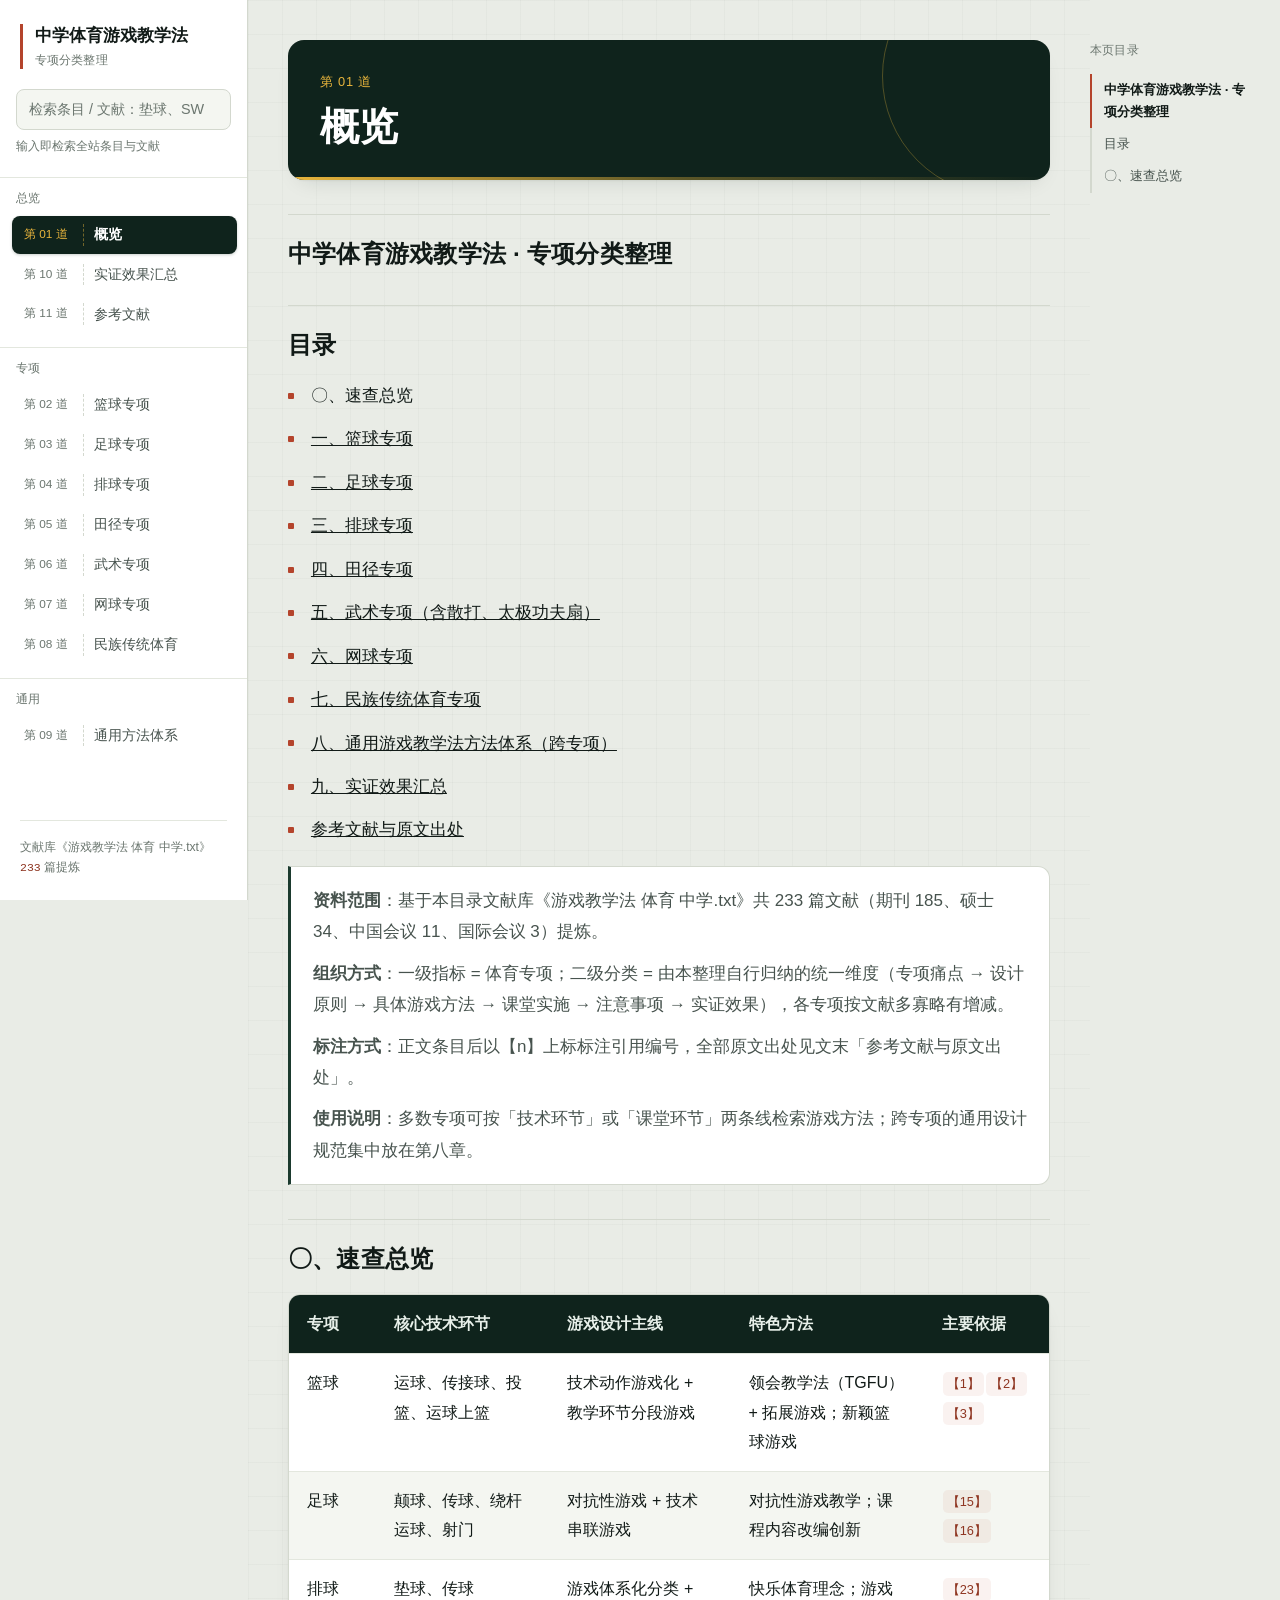
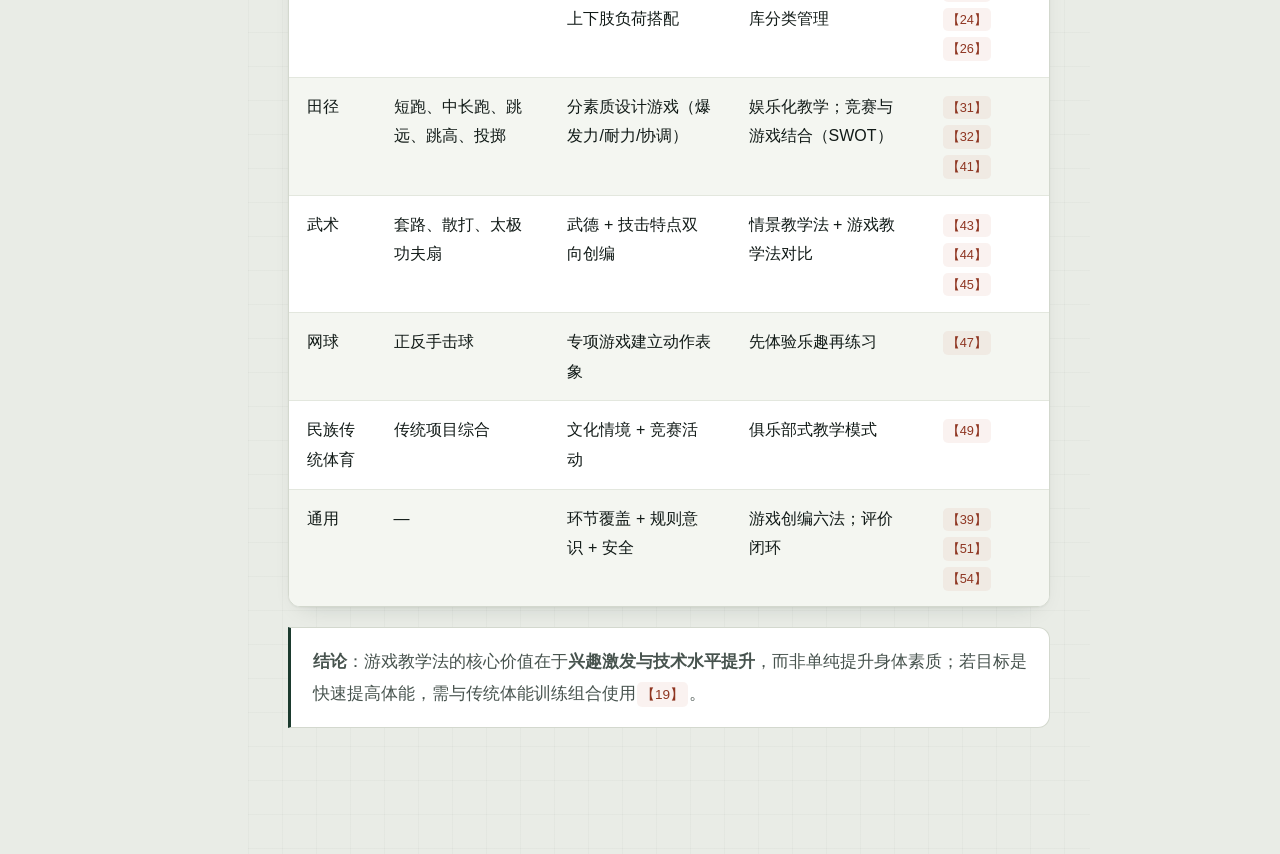
==== index.html @ a2cfa649 "Redesign visual layer: daylight-field theme, refined typography (content byte-identical)" ====
<!DOCTYPE html>
<html lang="zh-CN">
<head>
<meta charset="utf-8">
<meta name="viewport" content="width=device-width, initial-scale=1">
<title>中学体育游戏教学法 · 专项分类整理</title>
<meta name="description" content="中学体育游戏教学法专项分类整理：9 章专项分类、54 条参考文献，面向中学体育教师备课检索的纯静态知识站。">
<meta name="theme-color" content="#0F231C">
<meta name="color-scheme" content="light">
<link rel="icon" href="data:image/svg+xml,%3Csvg xmlns='http://www.w3.org/2000/svg' viewBox='0 0 32 32'%3E%3Crect width='32' height='32' rx='7' fill='%230F231C'/%3E%3Cpath d='M6 23 L26 9' stroke='%23E9B53C' stroke-width='2.6' stroke-linecap='round'/%3E%3Ccircle cx='10.5' cy='11' r='3.2' fill='none' stroke='%23E9B53C' stroke-width='2.4'/%3E%3C/svg%3E">
<link rel="stylesheet" href="assets/style.css">
</head>
<body>
<div class="progress" aria-hidden="true"><span class="progress__bar" id="progressBar"></span></div>

<header class="topbar">
  <button type="button" class="topbar__btn" id="menuBtn" aria-expanded="false" aria-controls="sidebar">目录</button>
  <span class="topbar__title">中学体育游戏教学法</span>
  <span class="topbar__lane" id="topbarLane"></span>
</header>

<div class="layout">
  <nav class="sidebar" id="sidebar" aria-label="站点目录">
    <div class="sidebar__inner">
      <p class="sidebar__brand">中学体育游戏教学法<span>专项分类整理</span></p>

      <div class="search">
        <label class="sr-only" for="searchInput">全站检索</label>
        <input type="search" id="searchInput" placeholder="检索条目 / 文献：垫球、SWOT、RPE" autocomplete="off" aria-describedby="searchHint">
        <p class="search__hint" id="searchHint">输入即检索全站条目与文献</p>
        <div class="search__results" id="searchResults" hidden></div>
      </div>

      <div class="nav-groups" id="navGroups"></div>

      <p class="sidebar__foot">文献库《游戏教学法 体育 中学.txt》<b>233</b> 篇提炼</p>
    </div>
  </nav>

  <main class="content" id="content">
    <article class="article" id="article"></article>
    <noscript><p class="prose">本站为纯静态站点，需要启用 JavaScript 才能浏览。</p></noscript>
  </main>

  <aside class="toc" aria-label="本页目录">
    <p class="toc__title">本页目录</p>
    <ol class="toc__list" id="tocList"></ol>
  </aside>
</div>

<div class="scrim" id="scrim"></div>

<script src="assets/data.js"></script>
<script src="assets/app.js"></script>
</body>
</html>
---- assets/style.css ----
/* =========================================================
   中学体育游戏教学法 · 专项分类整理   样式表
   设计方向：日光场地（Daylight Field）
   —— 浅场地面 + 深墨「场次牌」+ 跑道砖红信号色 + 场地标线结构装置
   约束：仅视觉与交互层；不改动任何信息架构与文字内容
   ========================================================= */

:root{
  /* 场地材质 */
  --ground:#E9ECE6;
  --surface:#FFFFFF;
  --surface-2:#F4F6F1;
  --rule:#D3D8CE;
  --rule-soft:#E3E7DE;

  /* 墨色层级 */
  --ink:#111A17;
  --ink-2:#47534E;
  --ink-3:#6B766F;

  /* 场次牌（深墨绿） */
  --deep:#0F231C;
  --deep-2:#1B3A2E;
  --on-deep:#E8F0EA;

  /* 标线 */
  --court:#E9B53C;
  --clay:#B4442C;
  --clay-ink:#8E3521;
  --clay-tint:rgba(180,68,44,.07);

  --gutter:40px;

  /* —— 精修：排版向量分轨 ——
     --shell   内容壳最大宽度（场次牌 / 列表 / 表格 / 文献等结构件）
     --measure 纯文本段落行宽上限（78ch ≈ 78 个等宽字符 ≈ 46 个汉字/行，
               落在 70–80 字符的可读带宽内，避免整幅缩窄） */
  --shell:1200px;
  --measure:78ch;

  --font-body:"Microsoft YaHei UI","Microsoft YaHei","PingFang SC","Hiragino Sans GB","Segoe UI",sans-serif;
  --font-serif:"Source Han Serif SC","Noto Serif SC","Songti SC","STSong","SimSun",serif;
  --font-num:"Cascadia Code","JetBrains Mono",Consolas,"Lucida Console",monospace;

  --shadow-1:0 1px 2px rgba(15,35,28,.05),0 10px 24px -14px rgba(15,35,28,.20);
  --shadow-2:0 2px 6px rgba(15,35,28,.07),0 26px 50px -26px rgba(15,35,28,.30);

  --ease:cubic-bezier(.22,.68,.24,1);
  --r-sm:8px;
  --r-md:12px;
  --r-lg:16px;
}

*,*::before,*::after{box-sizing:border-box}

html{scroll-padding-top:28px}

body{
  margin:0;
  background:var(--ground);
  color:var(--ink);
  font:400 17px/1.85 var(--font-body);
  -webkit-font-smoothing:antialiased;
}

a{color:inherit}

::selection{background:var(--court);color:var(--ink)}

:focus-visible{outline:2px solid var(--clay);outline-offset:2px;border-radius:4px}

.sr-only{
  position:absolute;width:1px;height:1px;padding:0;margin:-1px;
  overflow:hidden;clip:rect(0 0 0 0);white-space:nowrap;border:0;
}

/* ---------------- 顶部滚动进度条 ---------------- */
.progress{
  position:fixed;top:0;left:0;right:0;height:2px;z-index:60;
  background:transparent;pointer-events:none;
}
.progress__bar{
  display:block;height:100%;width:100%;background:var(--clay);
  transform:scaleX(0);transform-origin:0 50%;
}

/* ---------------- 移动端顶栏 ---------------- */
.topbar{display:none}

/* ---------------- 三栏布局 ---------------- */
.layout{
  display:grid;
  grid-template-columns:248px minmax(0,1fr) 190px;
  align-items:start;
}

/* ---------------- 侧栏：分道目录 ---------------- */
.sidebar{
  background:var(--surface);
  border-right:1px solid var(--rule);
  position:sticky;
  top:0;
  height:100vh;
  overflow-y:auto;
}
.sidebar__inner{display:flex;flex-direction:column;min-height:100%;padding:24px 0 22px}

.sidebar__brand{
  margin:0 20px 20px;
  padding-left:12px;
  border-left:3px solid var(--clay);
  font-family:var(--font-serif);
  font-size:1.0625rem;
  font-weight:700;
  line-height:1.45;
  color:var(--ink);
}
.sidebar__brand span{
  display:block;
  margin-top:2px;
  font-family:var(--font-body);
  font-size:.78rem;
  font-weight:400;
  color:var(--ink-3);
  letter-spacing:.01em;
}

/* 检索 */
.search{position:relative;padding:0 16px;margin-bottom:20px}
.search input{
  width:100%;
  background:var(--surface-2);
  border:1px solid var(--rule);
  border-radius:var(--r-sm);
  color:var(--ink);
  font:400 .9rem/1.5 var(--font-body);
  padding:9px 12px;
  transition:border-color .16s var(--ease),box-shadow .16s var(--ease),background-color .16s var(--ease);
}
.search input::placeholder{color:var(--ink-3)}
.search input:focus{outline:none;background:var(--surface);border-color:var(--clay);box-shadow:0 0 0 3px rgba(180,68,44,.26)}
.search input:focus-visible{outline:none}
.search__hint{margin:7px 0 0;font-size:.76rem;color:var(--ink-3);line-height:1.6}

.search__results{
  position:absolute;
  top:100%;
  left:16px;
  right:16px;
  z-index:55;
  max-height:min(62vh,420px);
  overflow-y:auto;
  background:var(--surface);
  border:1px solid var(--rule);
  border-radius:var(--r-md);
  box-shadow:var(--shadow-2);
  animation:pop .16s var(--ease) both;
}
@keyframes pop{from{opacity:0;transform:translateY(-4px)}to{opacity:1;transform:none}}

.hit-count{
  margin:0;padding:9px 13px;
  font-size:.76rem;color:var(--ink-3);
  background:var(--surface-2);
  border-bottom:1px solid var(--rule-soft);
}
.hit{
  display:block;padding:10px 13px 11px;
  text-decoration:none;
  border-bottom:1px solid var(--rule-soft);
  transition:background-color .14s var(--ease);
}
.hit:last-child{border-bottom:0}
.hit:hover{background:var(--surface-2)}
.hit__meta{
  display:block;margin-bottom:3px;
  font-size:.74rem;color:var(--ink-3);
}
.hit__meta::before{content:"";display:inline-block;width:5px;height:5px;margin-right:6px;vertical-align:1px;background:var(--clay);border-radius:1px}
.hit__text{display:block;font-size:1rem;line-height:1.7;color:var(--ink)}
.hit mark{background:rgba(233,181,60,.55);color:var(--ink);border-radius:3px;padding:0 2px}
.hit--empty{margin:0;padding:14px;font-size:1rem;color:var(--ink-2);line-height:1.7}

/* 导航：道次轨 */
.nav-groups{margin-bottom:10px}
.nav-group{margin-bottom:14px}
.nav-group__title{
  margin:0 0 6px;
  padding:10px 20px 0 16px;
  border-top:1px solid var(--rule-soft);
  font-size:.74rem;
  color:var(--ink-3);
  letter-spacing:.02em;
}

.nav-item{
  display:flex;
  align-items:center;
  gap:10px;
  margin:2px 10px 2px 12px;
  padding:8px 12px;
  border-radius:var(--r-sm);
  color:var(--ink-2);
  text-decoration:none;
  transition:background-color .16s var(--ease),color .16s var(--ease),transform .16s var(--ease);
}
.lane-no{
  flex:none;
  width:60px;
  padding-right:10px;
  border-right:1px dashed var(--rule);
  font-size:.74rem;
  font-variant-numeric:tabular-nums;
  color:var(--ink-3);
  transition:color .16s var(--ease),border-color .16s var(--ease);
}
.lane-name{font-size:.9rem;line-height:1.5;min-width:0}

@media (hover:hover){
  .nav-item:hover{background:var(--surface-2);color:var(--ink);transform:translateX(2px)}
}

.nav-item[aria-current="true"]{
  background:var(--deep);
  color:#FFFFFF;
  transform:none;
  box-shadow:0 1px 3px rgba(15,35,28,.22);
}
.nav-item[aria-current="true"] .lane-no{color:var(--court);border-right-color:rgba(233,181,60,.45)}
.nav-item[aria-current="true"] .lane-name{font-weight:600}

.sidebar__foot{
  margin:auto 20px 0;
  padding-top:16px;
  border-top:1px solid var(--rule-soft);
  font-size:.76rem;
  line-height:1.7;
  color:var(--ink-3);
}
.sidebar__foot b{font-family:var(--font-num);font-size:.95em;font-weight:400;color:var(--clay-ink)}

/* ---------------- 内容区 ---------------- */
.content{
  min-width:0;
  padding:40px var(--gutter) 104px;
  background-image:
    linear-gradient(rgba(15,35,28,.026) 1px,transparent 1px),
    linear-gradient(90deg,rgba(15,35,28,.026) 1px,transparent 1px);
  background-size:34px 34px;
}
.article{max-width:var(--shell);margin:0 auto}

/* 场次牌 */
.sec-head{
  position:relative;
  isolation:isolate;
  overflow:hidden;
  margin:0 0 34px;
  padding:30px 32px 28px;
  background:var(--deep);
  border-radius:var(--r-lg);
  color:var(--on-deep);
  box-shadow:var(--shadow-1);
}
.sec-head::before{
  content:"";
  position:absolute;
  right:-72px;top:-84px;
  width:240px;height:240px;
  border-radius:50%;
  border:1.5px solid rgba(233,181,60,.30);
  pointer-events:none;
}
.sec-head::after{
  content:"";
  position:absolute;
  left:0;right:0;bottom:0;
  height:3px;
  background:linear-gradient(90deg,var(--court) 0%,rgba(233,181,60,.35) 52%,rgba(233,181,60,0) 100%);
  pointer-events:none;
}
.sec-lane{
  position:relative;z-index:1;
  margin:0 0 8px;
  font-size:.8rem;
  letter-spacing:.06em;
  font-variant-numeric:tabular-nums;
  color:var(--court);
}
.sec-title{
  position:relative;z-index:1;
  margin:0;
  font-family:var(--font-serif);
  font-size:clamp(1.7rem,1.25rem + 1.5vw,2.45rem);
  font-weight:700;
  line-height:1.28;
  letter-spacing:.01em;
  color:#FFFFFF;
}

/* 正文层级 */
.prose{margin:0 0 18px;max-width:min(100%,var(--measure))}

.h2{
  margin:34px 0 18px;
  padding-top:22px;
  border-top:1px solid var(--rule);
  font-family:var(--font-body);
  font-size:1.5rem;
  font-weight:700;
  line-height:1.42;
  letter-spacing:.01em;
  scroll-margin-top:28px;
}
.h3{
  margin:30px 0 14px;
  font-size:1.15rem;
  font-weight:700;
  line-height:1.5;
  color:var(--ink);
  scroll-margin-top:28px;
}
.h3::before{
  content:"";
  display:inline-block;
  width:3px;height:.86em;
  margin-right:9px;
  vertical-align:-.06em;
  background:var(--clay);
  border-radius:2px;
}

/* ---------------- 列表 ---------------- */
.list{margin:0 0 20px;padding:0;max-width:100%}
.list li{margin:0 0 12px;line-height:1.85}

ul.list{list-style:none}
ul.list > li{position:relative;padding-left:1.35em}
ul.list > li::before{
  content:"";
  position:absolute;
  left:0;top:.75em;
  width:6px;height:6px;
  border-radius:1px;
  background:var(--clay);
}

ol.list{list-style:none;counter-reset:item}
ol.list > li{position:relative;padding-left:1.9em;counter-increment:item}
ol.list > li::before{
  content:counter(item) ".";
  position:absolute;
  left:0;top:0;
  width:1.5em;
  font-family:var(--font-num);
  font-size:.85em;
  line-height:2.18;
  color:var(--clay-ink);
}

/* 注意事项 / 风险 */
.list--alert{list-style:none;padding-left:0;max-width:100%}
.list--alert > li{
  padding:13px 17px;
  margin:0 0 12px;
  background:var(--clay-tint);
  border-left:3px solid var(--clay);
  border-radius:0 var(--r-sm) var(--r-sm) 0;
  color:var(--ink);
}
.list--alert > li::before{content:none}

/* 性别效应提示 */
.sex-note{
  display:block;
  margin:12px 0 0;
  padding:11px 16px;
  background:var(--clay-tint);
  border-left:3px solid var(--clay);
  border-radius:0 var(--r-sm) var(--r-sm) 0;
  color:var(--clay-ink);
  font-size:1rem;
  line-height:1.8;
}

/* ---------------- 引文块 ---------------- */
.quote{
  margin:0 0 22px;
  padding:18px 22px;
  background:var(--surface);
  border:1px solid var(--rule);
  border-left:3px solid var(--deep-2);
  border-radius:0 var(--r-md) var(--r-md) 0;
  color:var(--ink-2);
}
.quote p{margin:0 0 10px}
.quote p:last-child{margin-bottom:0}

/* ---------------- 表格 ---------------- */
.table-wrap{
  margin:6px 0 20px;
  overflow-x:auto;
  -webkit-overflow-scrolling:touch;
  background:var(--surface);
  border:1px solid var(--rule);
  border-radius:var(--r-md);
  box-shadow:var(--shadow-1);
}
/* 精修④：横向滚动可见化——消除窄屏"表格被裁断"的观感 */
.table-wrap::-webkit-scrollbar{height:7px}
.table-wrap::-webkit-scrollbar-track{background:transparent}
.table-wrap::-webkit-scrollbar-thumb{background:var(--rule);border-radius:99px}
.table-wrap::-webkit-scrollbar-thumb:hover{background:var(--ink-3)}
table{width:100%;min-width:560px;border-collapse:collapse;font-size:1rem}
th,td{
  padding:14px 18px;
  text-align:left;
  vertical-align:top;
  line-height:1.85;
  border-bottom:1px solid var(--rule-soft);
}
thead th{
  background:var(--deep);
  color:var(--on-deep);
  font-weight:600;
  font-size:1rem;
  white-space:nowrap;
}
tbody tr{transition:background-color .14s var(--ease)}
tbody tr:nth-child(even){background:var(--surface-2)}
tbody tr:hover{background:rgba(233,181,60,.14)}
tbody tr:last-child td{border-bottom:0}

.scroll-hint{display:none;margin:0 0 20px;font-size:.8rem;color:var(--ink-3)}

/* ---------------- 分隔线与代码 ---------------- */
.rule{border:0;height:0;border-top:1px dashed var(--rule);margin:30px 0}

code{
  font-family:var(--font-num);
  font-size:.88em;
  padding:1px 5px;
  background:var(--surface-2);
  border:1px solid var(--rule-soft);
  border-radius:4px;
  color:var(--deep-2);
}
pre.code{
  margin:0 0 18px;
  padding:16px 18px;
  overflow-x:auto;
  background:var(--deep);
  color:var(--on-deep);
  border-radius:var(--r-md);
  box-shadow:var(--shadow-1);
}
pre.code code{background:none;border:0;padding:0;color:inherit;font-size:.88rem;line-height:1.75}

/* ---------------- 引用编号 ---------------- */
.ref-link{
  display:inline-block;
  margin:0 1px;
  padding:0 4px;
  border-radius:5px;
  background:var(--clay-tint);
  color:var(--clay-ink);
  font-size:.8em;
  font-variant-numeric:tabular-nums;
  text-decoration:none;
  white-space:nowrap;
  transition:background-color .14s var(--ease),color .14s var(--ease);
}
.ref-link:hover{background:var(--clay);color:#FFFFFF}

/* ---------------- 实施流程 ---------------- */
.flow{
  position:relative;
  margin:0 0 18px;
  padding:0 0 0 26px;
  list-style:none;
  max-width:100%;
}
.flow::before{
  content:"";
  position:absolute;
  left:5px;top:10px;bottom:14px;
  border-left:2px dashed rgba(15,35,28,.26);
}
.flow li{position:relative;padding:0 0 18px}
.flow li::before{
  content:"";
  position:absolute;
  left:-26px;top:.62em;
  width:11px;height:11px;
  margin-top:-5px;
  background:var(--surface);
  border:2px solid var(--deep-2);
  border-radius:3px;
}
.flow li:last-child::before{background:var(--court);border-color:var(--deep)}
.flow__foot{margin:0 0 20px;color:var(--deep-2);font-size:1rem}

/* ---------------- 参考文献 ---------------- */
.reflist{list-style:none;margin:0;padding:0}
.ref-item{
  display:grid;
  grid-template-columns:64px minmax(0,1fr);
  gap:16px;
  padding:20px 0;
  border-top:1px solid var(--rule-soft);
  scroll-margin-top:28px;
}
.ref-item:first-child{border-top:1px solid var(--rule)}
.ref-num{
  justify-self:start;
  padding:1px 7px;
  border-radius:6px;
  background:var(--clay-tint);
  color:var(--clay-ink);
  font-family:var(--font-num);
  font-size:.8rem;
  line-height:1.7;
  font-variant-numeric:tabular-nums;
}
.ref-body{min-width:0;font-size:1rem;line-height:1.85;color:var(--ink-2)}

/* ---------------- 本页目录 ---------------- */
.toc{
  position:sticky;
  top:0;
  max-height:100vh;
  overflow-y:auto;
  padding:40px 22px 40px 0;
  font-size:.84rem;
}
.toc__title{margin:0 0 12px;font-size:.74rem;color:var(--ink-3);letter-spacing:.02em}
.toc__list{list-style:none;margin:0;padding:0;border-left:2px solid var(--rule)}
.toc__item a{
  display:block;
  margin-left:-2px;
  padding:5px 0 5px 12px;
  border-left:2px solid transparent;
  color:var(--ink-2);
  text-decoration:none;
  line-height:1.65;
  transition:color .15s var(--ease),border-color .15s var(--ease);
}
.toc__item a:hover{color:var(--ink);border-left-color:var(--rule)}
.toc__item--3 a{padding-left:22px;font-size:.78rem}
.toc__item a[aria-current="true"]{border-left-color:var(--clay);color:var(--ink);font-weight:600}

/* ---------------- 命中高亮 ---------------- */
.is-target{animation:flash 2.2s var(--ease) 1}
@keyframes flash{
  0%{background-color:rgba(233,181,60,.55)}
  100%{background-color:transparent}
}

/* ---------------- 首屏与切换动效 ---------------- */
@keyframes rise{
  from{opacity:0;transform:translateY(10px)}
  to{opacity:1;transform:none}
}
@keyframes fadein{
  from{opacity:0}
  to{opacity:1}
}
.article.is-boot > *{animation:rise .52s var(--ease) both}
.article.is-switch{animation:fadein .18s var(--ease) both}

/* ---------------- 遮罩（移动端抽屉） ---------------- */
.scrim{display:none}

/* ---------------- 无小节视图：收起右栏，避免空目录列 ---------------- */
html[data-view="evidence"] .toc,
html[data-view="refs"] .toc,
.toc:has(.toc__list:empty){display:none}

html[data-view="evidence"] .layout,
html[data-view="refs"] .layout{grid-template-columns:248px minmax(0,1fr)}

/* =========================================================
   响应式
   ========================================================= */
@media (max-width:1180px){
  .layout{grid-template-columns:248px minmax(0,1fr)}
  .toc{display:none}
}

@media (max-width:980px){
  :root{--gutter:26px}
  .content{padding:32px var(--gutter) 92px}
}

@media (max-width:768px){
  :root{--gutter:18px}
  html{scroll-padding-top:60px}

  /* 精修③：压缩首屏垂直空间——顶栏收紧，页面标题更早进入视野 */
  .topbar{
    display:flex;
    align-items:center;
    gap:10px;
    position:sticky;
    top:0;
    z-index:50;
    padding:7px 12px;
    background:rgba(255,255,255,.92);
    -webkit-backdrop-filter:saturate(180%) blur(12px);
    backdrop-filter:saturate(180%) blur(12px);
    border-bottom:1px solid var(--rule);
    color:var(--ink);
  }
  .topbar__btn{
    padding:6px 11px;
    border:1px solid var(--rule);
    border-radius:var(--r-sm);
    background:var(--surface);
    color:var(--ink);
    font:400 .88rem/1.35 var(--font-body);
    cursor:pointer;
    transition:border-color .16s var(--ease),color .16s var(--ease);
  }
  .topbar__btn:hover{border-color:var(--clay);color:var(--clay-ink)}
  .topbar__btn[aria-expanded="true"]{background:var(--deep);border-color:var(--deep);color:#FFFFFF}
  .topbar__title{font-family:var(--font-serif);font-size:1rem;font-weight:700}
  .topbar__lane{margin-left:auto;font-size:.76rem;color:var(--clay-ink);font-variant-numeric:tabular-nums}

  .layout{display:block}

  .sidebar{
    position:fixed;
    top:0;left:0;bottom:0;
    width:86%;
    max-width:330px;
    height:100%;
    z-index:70;
    border-right:1px solid var(--rule);
    box-shadow:var(--shadow-2);
    transform:translateX(-102%);
    transition:transform .26s var(--ease);
  }
  body.nav-open .sidebar{transform:none}

  .scrim{
    display:block;
    position:fixed;
    inset:0;
    z-index:65;
    background:rgba(15,35,28,.42);
    opacity:0;
    visibility:hidden;
    transition:opacity .22s var(--ease),visibility .22s;
  }
  body.nav-open .scrim{opacity:1;visibility:visible}

  /* 精修③④：移动端首屏垂直空间压缩 + 间距节奏校准 */
  .content{padding:14px var(--gutter) 76px;background-image:none}
  .sec-head{padding:18px 20px 17px;margin-bottom:24px;border-radius:var(--r-md)}
  .sec-head::before{right:-96px;top:-104px}
  .sec-lane{margin:0 0 6px}
  .sec-title{line-height:1.26}
  .h2{font-size:1.3rem;margin:28px 0 14px;padding-top:16px}
  .h3{font-size:1.1rem}
  table{min-width:560px}
  .scroll-hint{display:block}
  .ref-item{grid-template-columns:56px minmax(0,1fr);gap:12px}
}

/* ---------------- 降低动效 ---------------- */
@media (prefers-reduced-motion: reduce){
  *,*::before,*::after{
    animation-duration:.001ms !important;
    animation-iteration-count:1 !important;
    transition-duration:.001ms !important;
    scroll-behavior:auto !important;
  }
  html{scroll-behavior:auto}
  .nav-item:hover{transform:none}
  .search__results{animation:none}
}

/* ---------------- 打印 ---------------- */
@media print{
  .topbar,.sidebar,.toc,.progress,.scrim,.search{display:none !important}
  .layout{display:block}
  .content{padding:0;background-image:none}
  .sec-head{background:#FFFFFF;color:var(--ink);box-shadow:none;border:1px solid var(--rule)}
  .sec-title,.sec-lane{color:var(--ink)}
  .sec-head::before,.sec-head::after{display:none}
  .table-wrap{box-shadow:none}
}
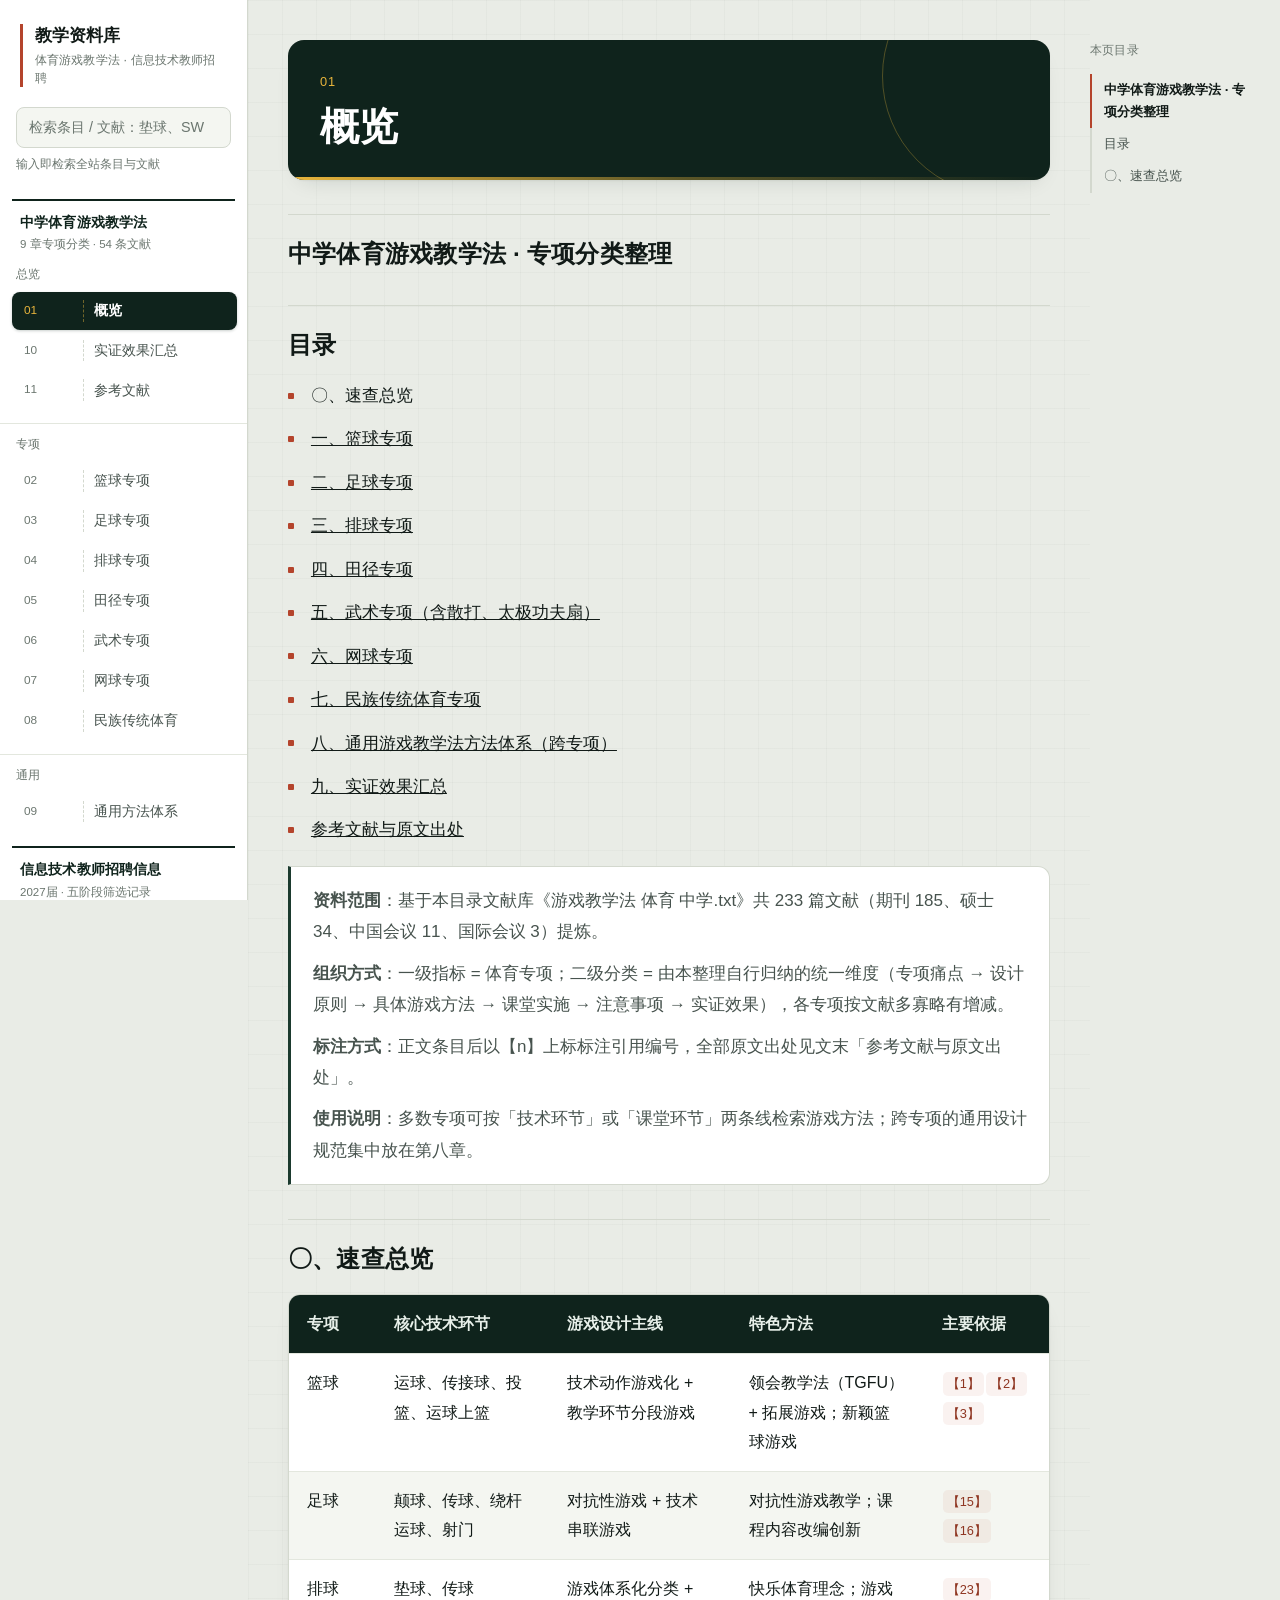
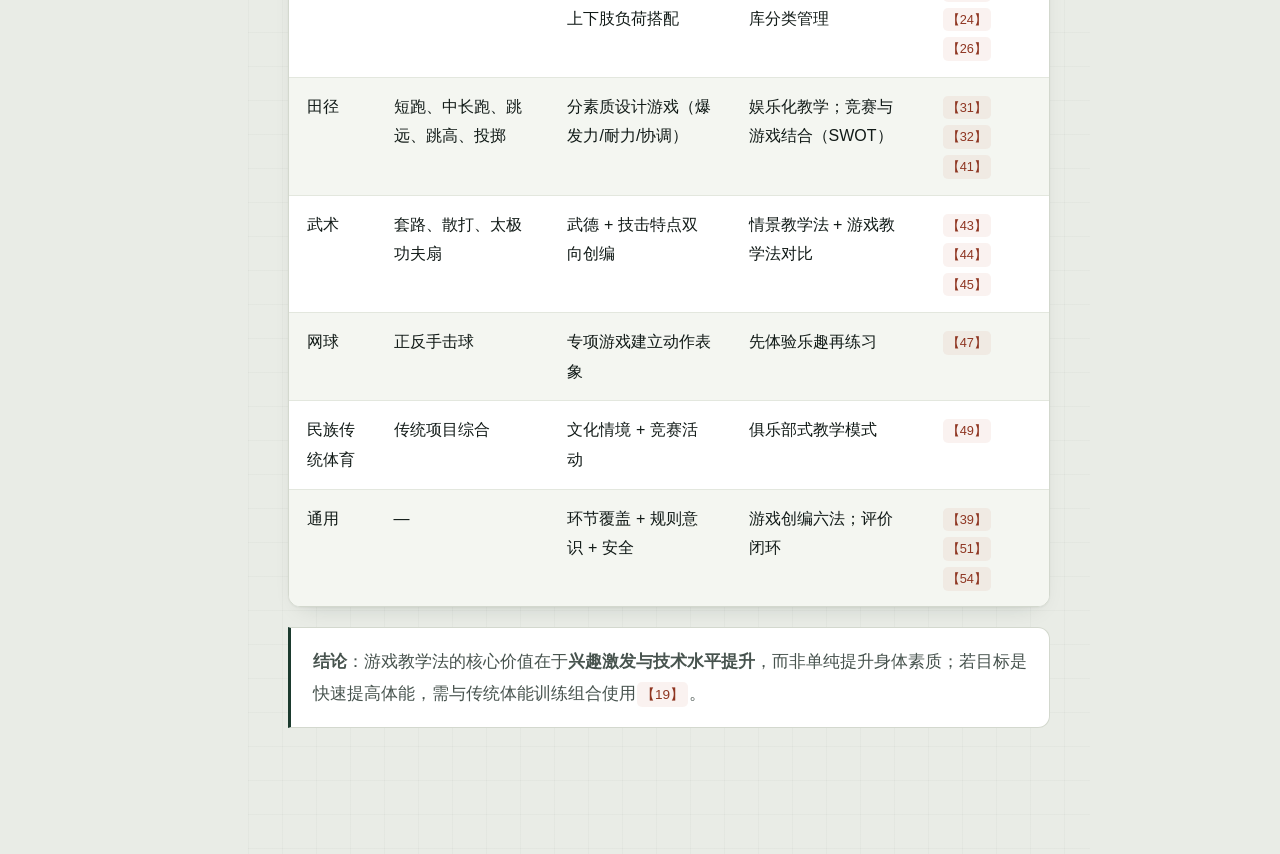
==== commit 67f9fe35: "Merge: add IT teacher recruitment content (13 chapters, 24 sections total, verbatim from source)" ====
--- a/index.html
+++ b/index.html
@@ -3,8 +3,8 @@
 <head>
 <meta charset="utf-8">
 <meta name="viewport" content="width=device-width, initial-scale=1">
-<title>中学体育游戏教学法 · 专项分类整理</title>
-<meta name="description" content="中学体育游戏教学法专项分类整理：9 章专项分类、54 条参考文献，面向中学体育教师备课检索的纯静态知识站。">
+<title>教学资料库 · 体育游戏教学法与信息技术教师招聘</title>
+<meta name="description" content="教学资料库：中学体育游戏教学法专项分类整理（9 章专项分类、54 条参考文献）+ 信息技术教师招聘信息筛选记录（2027届），面向备课与求职检索的纯静态知识站。">
 <meta name="theme-color" content="#0F231C">
 <meta name="color-scheme" content="light">
 <link rel="icon" href="data:image/svg+xml,%3Csvg xmlns='http://www.w3.org/2000/svg' viewBox='0 0 32 32'%3E%3Crect width='32' height='32' rx='7' fill='%230F231C'/%3E%3Cpath d='M6 23 L26 9' stroke='%23E9B53C' stroke-width='2.6' stroke-linecap='round'/%3E%3Ccircle cx='10.5' cy='11' r='3.2' fill='none' stroke='%23E9B53C' stroke-width='2.4'/%3E%3C/svg%3E">
@@ -15,25 +15,25 @@
 
 <header class="topbar">
   <button type="button" class="topbar__btn" id="menuBtn" aria-expanded="false" aria-controls="sidebar">目录</button>
-  <span class="topbar__title">中学体育游戏教学法</span>
+  <span class="topbar__title" id="topbarTitle">教学资料库</span>
   <span class="topbar__lane" id="topbarLane"></span>
 </header>
 
 <div class="layout">
   <nav class="sidebar" id="sidebar" aria-label="站点目录">
     <div class="sidebar__inner">
-      <p class="sidebar__brand">中学体育游戏教学法<span>专项分类整理</span></p>
+      <p class="sidebar__brand">教学资料库<span>体育游戏教学法 · 信息技术教师招聘</span></p>
 
       <div class="search">
         <label class="sr-only" for="searchInput">全站检索</label>
-        <input type="search" id="searchInput" placeholder="检索条目 / 文献：垫球、SWOT、RPE" autocomplete="off" aria-describedby="searchHint">
+        <input type="search" id="searchInput" placeholder="检索条目 / 文献：垫球、SWOT、特岗" autocomplete="off" aria-describedby="searchHint">
         <p class="search__hint" id="searchHint">输入即检索全站条目与文献</p>
         <div class="search__results" id="searchResults" hidden></div>
       </div>
 
       <div class="nav-groups" id="navGroups"></div>
 
-      <p class="sidebar__foot">文献库《游戏教学法 体育 中学.txt》<b>233</b> 篇提炼</p>
+      <p class="sidebar__foot">专题一 文献库《游戏教学法 体育 中学.txt》<b>233</b> 篇提炼<br>专题二 教师招聘筛选记录 <b>2027届</b></p>
     </div>
   </nav>
 
--- a/assets/style.css
+++ b/assets/style.css
@@ -181,7 +181,31 @@
 .hit mark{background:rgba(233,181,60,.55);color:var(--ink);border-radius:3px;padding:0 2px}
 .hit--empty{margin:0;padding:14px;font-size:1rem;color:var(--ink-2);line-height:1.7}
 
-/* 导航：道次轨 */
+/* 导航：专题 → 分组 → 条目 */
+.nav-topic{
+  margin:16px 12px 4px;
+  padding:12px 8px 0;
+  border-top:2px solid var(--deep);
+}
+.nav-topic--first{margin-top:4px}
+.nav-topic__name{
+  margin:0;
+  font-family:var(--font-serif);
+  font-size:.86rem;
+  font-weight:700;
+  line-height:1.5;
+  color:var(--deep);
+  letter-spacing:.01em;
+}
+.nav-topic__note{
+  margin:3px 0 0;
+  font-size:.72rem;
+  line-height:1.5;
+  color:var(--ink-3);
+}
+.nav-topic + .nav-group{margin-top:8px}
+.nav-topic + .nav-group > .nav-group__title{border-top:0;padding-top:2px}
+
 .nav-groups{margin-bottom:10px}
 .nav-group{margin-bottom:14px}
 .nav-group__title{
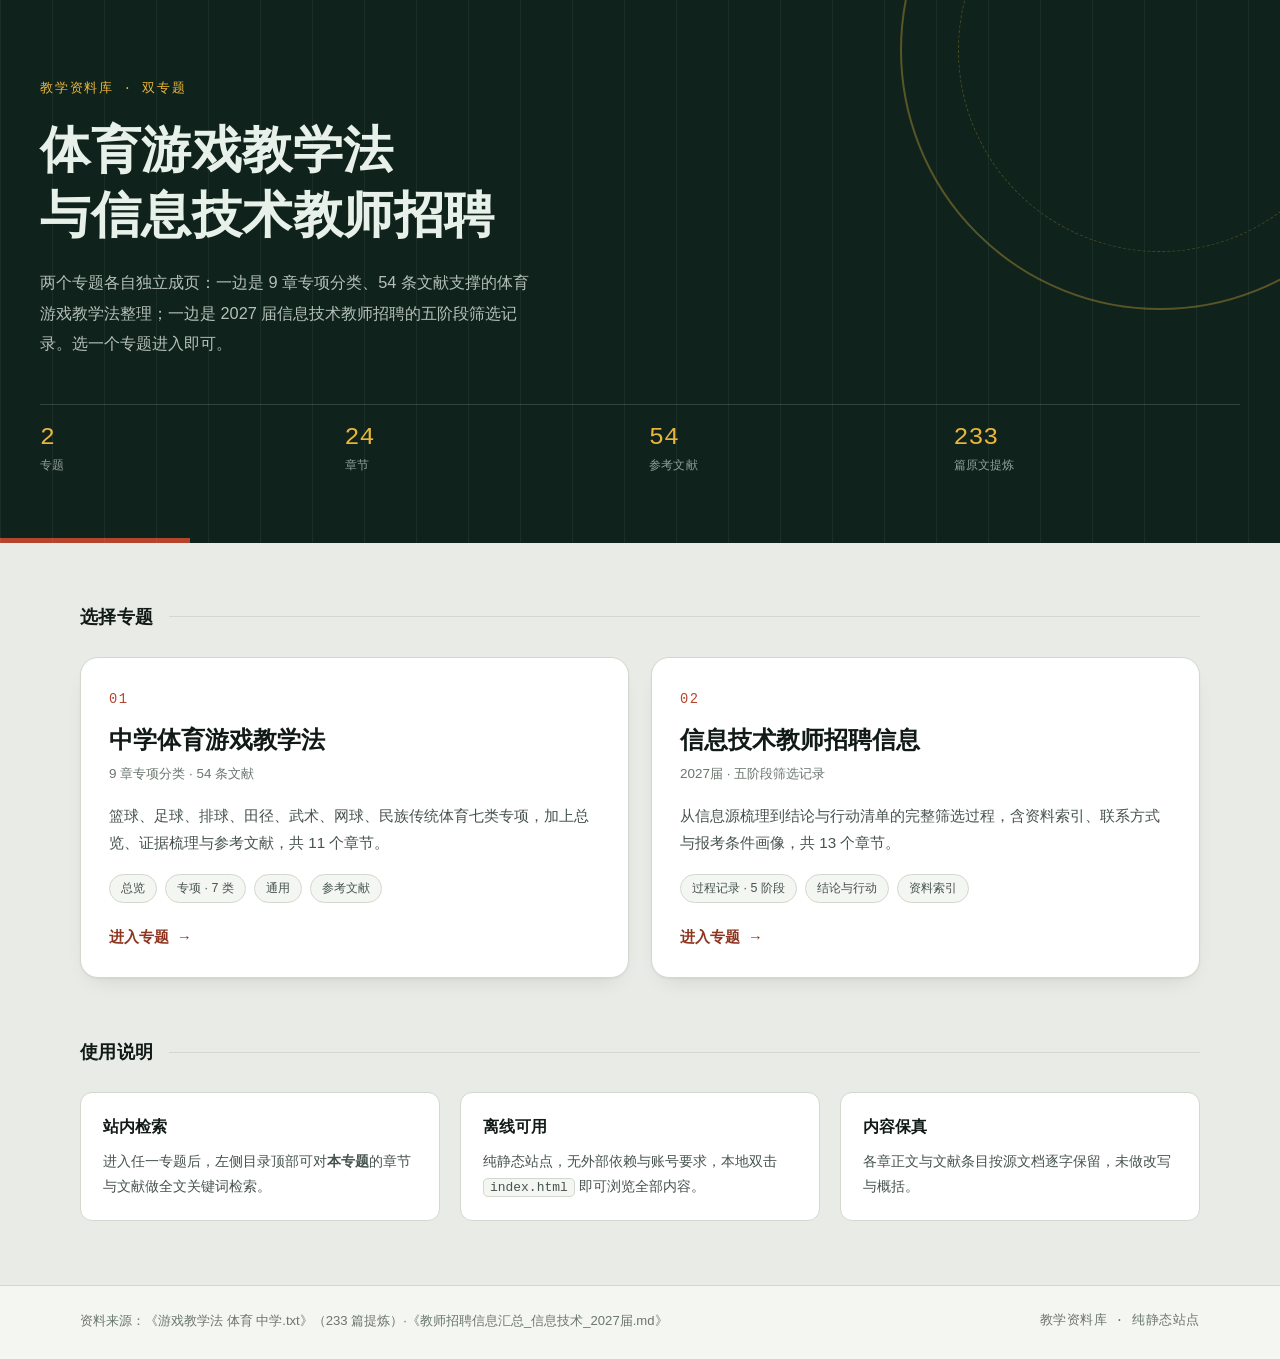
==== commit 697c70bc: "首页+分页面改造：index.html/sport.html/hire.html 拆分上线" ====
--- a/index.html
+++ b/index.html
@@ -4,53 +4,93 @@
 <meta charset="utf-8">
 <meta name="viewport" content="width=device-width, initial-scale=1">
 <title>教学资料库 · 体育游戏教学法与信息技术教师招聘</title>
-<meta name="description" content="教学资料库：中学体育游戏教学法专项分类整理（9 章专项分类、54 条参考文献）+ 信息技术教师招聘信息筛选记录（2027届），面向备课与求职检索的纯静态知识站。">
+<meta name="description" content="教学资料库：中学体育游戏教学法专项分类整理（9 章专项分类、54 条参考文献）与信息技术教师招聘信息筛选记录（2027届），面向备课与求职检索的纯静态知识站。">
 <meta name="theme-color" content="#0F231C">
 <meta name="color-scheme" content="light">
 <link rel="icon" href="data:image/svg+xml,%3Csvg xmlns='http://www.w3.org/2000/svg' viewBox='0 0 32 32'%3E%3Crect width='32' height='32' rx='7' fill='%230F231C'/%3E%3Cpath d='M6 23 L26 9' stroke='%23E9B53C' stroke-width='2.6' stroke-linecap='round'/%3E%3Ccircle cx='10.5' cy='11' r='3.2' fill='none' stroke='%23E9B53C' stroke-width='2.4'/%3E%3C/svg%3E">
-<link rel="stylesheet" href="assets/style.css">
+<link rel="stylesheet" href="assets/home.css">
 </head>
-<body>
-<div class="progress" aria-hidden="true"><span class="progress__bar" id="progressBar"></span></div>
+<body class="home">
 
-<header class="topbar">
-  <button type="button" class="topbar__btn" id="menuBtn" aria-expanded="false" aria-controls="sidebar">目录</button>
-  <span class="topbar__title" id="topbarTitle">教学资料库</span>
-  <span class="topbar__lane" id="topbarLane"></span>
+<header class="hero">
+  <span class="hero__track" aria-hidden="true"></span>
+  <span class="hero__lane" aria-hidden="true"></span>
+  <div class="wrap hero__inner">
+    <p class="hero__kicker">教学资料库 · 双专题</p>
+    <h1 class="hero__title">体育游戏教学法<br>与信息技术教师招聘</h1>
+    <p class="hero__desc">两个专题各自独立成页：一边是 9 章专项分类、54 条文献支撑的体育游戏教学法整理；一边是 2027 届信息技术教师招聘的五阶段筛选记录。选一个专题进入即可。</p>
+
+    <div class="stats" role="list">
+      <div class="stat" role="listitem"><span class="stat__num">2</span><span class="stat__label">专题</span></div>
+      <div class="stat" role="listitem"><span class="stat__num">24</span><span class="stat__label">章节</span></div>
+      <div class="stat" role="listitem"><span class="stat__num">54</span><span class="stat__label">参考文献</span></div>
+      <div class="stat" role="listitem"><span class="stat__num">233</span><span class="stat__label">篇原文提炼</span></div>
+    </div>
+  </div>
 </header>
 
-<div class="layout">
-  <nav class="sidebar" id="sidebar" aria-label="站点目录">
-    <div class="sidebar__inner">
-      <p class="sidebar__brand">教学资料库<span>体育游戏教学法 · 信息技术教师招聘</span></p>
+<main class="wrap">
+  <div class="section-head">
+    <h2>选择专题</h2>
+    <span class="section-head__rule" aria-hidden="true"></span>
+  </div>
 
-      <div class="search">
-        <label class="sr-only" for="searchInput">全站检索</label>
-        <input type="search" id="searchInput" placeholder="检索条目 / 文献：垫球、SWOT、特岗" autocomplete="off" aria-describedby="searchHint">
-        <p class="search__hint" id="searchHint">输入即检索全站条目与文献</p>
-        <div class="search__results" id="searchResults" hidden></div>
+  <div class="cards">
+    <a class="card" href="sport.html">
+      <p class="card__no">01</p>
+      <h3 class="card__title">中学体育游戏教学法</h3>
+      <p class="card__note">9 章专项分类 · 54 条文献</p>
+      <p class="card__desc">篮球、足球、排球、田径、武术、网球、民族传统体育七类专项，加上总览、证据梳理与参考文献，共 11 个章节。</p>
+      <div class="chips">
+        <span class="chip">总览</span>
+        <span class="chip">专项 · 7 类</span>
+        <span class="chip">通用</span>
+        <span class="chip">参考文献</span>
       </div>
+      <span class="card__cta">进入专题<i aria-hidden="true">→</i></span>
+    </a>
 
-      <div class="nav-groups" id="navGroups"></div>
+    <a class="card" href="hire.html">
+      <p class="card__no">02</p>
+      <h3 class="card__title">信息技术教师招聘信息</h3>
+      <p class="card__note">2027届 · 五阶段筛选记录</p>
+      <p class="card__desc">从信息源梳理到结论与行动清单的完整筛选过程，含资料索引、联系方式与报考条件画像，共 13 个章节。</p>
+      <div class="chips">
+        <span class="chip">过程记录 · 5 阶段</span>
+        <span class="chip">结论与行动</span>
+        <span class="chip">资料索引</span>
+      </div>
+      <span class="card__cta">进入专题<i aria-hidden="true">→</i></span>
+    </a>
+  </div>
 
-      <p class="sidebar__foot">专题一 文献库《游戏教学法 体育 中学.txt》<b>233</b> 篇提炼<br>专题二 教师招聘筛选记录 <b>2027届</b></p>
+  <div class="section-head">
+    <h2>使用说明</h2>
+    <span class="section-head__rule" aria-hidden="true"></span>
+  </div>
+
+  <div class="notes">
+    <div class="note">
+      <h3 class="note__title">站内检索</h3>
+      <p>进入任一专题后，左侧目录顶部可对<strong>本专题</strong>的章节与文献做全文关键词检索。</p>
     </div>
-  </nav>
+    <div class="note">
+      <h3 class="note__title">离线可用</h3>
+      <p>纯静态站点，无外部依赖与账号要求，本地双击 <code>index.html</code> 即可浏览全部内容。</p>
+    </div>
+    <div class="note">
+      <h3 class="note__title">内容保真</h3>
+      <p>各章正文与文献条目按源文档逐字保留，未做改写与概括。</p>
+    </div>
+  </div>
+</main>
 
-  <main class="content" id="content">
-    <article class="article" id="article"></article>
-    <noscript><p class="prose">本站为纯静态站点，需要启用 JavaScript 才能浏览。</p></noscript>
-  </main>
+<footer class="foot">
+  <div class="wrap foot__inner">
+    <p>资料来源：《游戏教学法 体育 中学.txt》（233 篇提炼）·《教师招聘信息汇总_信息技术_2027届.md》</p>
+    <p class="foot__meta">教学资料库 · 纯静态站点</p>
+  </div>
+</footer>
 
-  <aside class="toc" aria-label="本页目录">
-    <p class="toc__title">本页目录</p>
-    <ol class="toc__list" id="tocList"></ol>
-  </aside>
-</div>
-
-<div class="scrim" id="scrim"></div>
-
-<script src="assets/data.js"></script>
-<script src="assets/app.js"></script>
 </body>
 </html>
--- a/assets/home.css
+++ b/assets/home.css
@@ -0,0 +1,296 @@
+/* =========================================================
+   教学资料库 · 首页（专题入口）
+   设计方向：日光场地（Daylight Field）——与专题页同一套令牌
+   ========================================================= */
+
+:root{
+  --ground:#E9ECE6;
+  --surface:#FFFFFF;
+  --surface-2:#F4F6F1;
+  --rule:#D3D8CE;
+  --rule-soft:#E3E7DE;
+
+  --ink:#111A17;
+  --ink-2:#47534E;
+  --ink-3:#6B766F;
+
+  --deep:#0F231C;
+  --deep-2:#1B3A2E;
+  --on-deep:#E8F0EA;
+
+  --court:#E9B53C;
+  --clay:#B4442C;
+  --clay-ink:#8E3521;
+  --clay-tint:rgba(180,68,44,.07);
+
+  --shell:1200px;
+  --gutter:40px;
+
+  --font-body:"Microsoft YaHei UI","Microsoft YaHei","PingFang SC","Hiragino Sans GB","Segoe UI",sans-serif;
+  --font-serif:"Source Han Serif SC","Noto Serif SC","Songti SC","STSong","SimSun",serif;
+  --font-num:"Cascadia Code","JetBrains Mono",Consolas,"Lucida Console",monospace;
+
+  --shadow-1:0 1px 2px rgba(15,35,28,.05),0 10px 24px -14px rgba(15,35,28,.20);
+  --shadow-2:0 2px 6px rgba(15,35,28,.07),0 26px 50px -26px rgba(15,35,28,.30);
+
+  --ease:cubic-bezier(.22,.68,.24,1);
+  --r-sm:8px;
+  --r-md:12px;
+  --r-lg:18px;
+}
+
+*,*::before,*::after{box-sizing:border-box}
+
+body.home{
+  margin:0;
+  background:var(--ground);
+  color:var(--ink);
+  font:400 16px/1.75 var(--font-body);
+  -webkit-font-smoothing:antialiased;
+  text-rendering:optimizeLegibility;
+}
+
+a{color:inherit}
+code{
+  font-family:var(--font-num);
+  font-size:.9em;
+  background:var(--surface-2);
+  border:1px solid var(--rule);
+  border-radius:5px;
+  padding:1px 6px;
+}
+
+.wrap{max-width:var(--shell);margin:0 auto;padding:0 var(--gutter)}
+
+/* ---------------- 头图 ---------------- */
+.hero{
+  position:relative;
+  overflow:hidden;
+  background:var(--deep);
+  color:var(--on-deep);
+}
+.hero::after{           /* 场地竖线栅格 */
+  content:"";
+  position:absolute;
+  inset:0;
+  background-image:repeating-linear-gradient(90deg,rgba(232,240,234,.055) 0 1px,transparent 1px 52px);
+  pointer-events:none;
+}
+.hero__track{           /* 跑道圆环 */
+  position:absolute;
+  top:-210px;
+  right:-140px;
+  width:520px;
+  height:520px;
+  border:2px solid rgba(233,181,60,.34);
+  border-radius:50%;
+  pointer-events:none;
+}
+.hero__track::after{
+  content:"";
+  position:absolute;
+  inset:56px;
+  border:1px dashed rgba(233,181,60,.26);
+  border-radius:50%;
+}
+.hero__lane{            /* 砖红斜切 */
+  position:absolute;
+  left:0;
+  bottom:0;
+  width:190px;
+  height:5px;
+  background:var(--clay);
+  pointer-events:none;
+}
+
+.hero__inner{position:relative;z-index:2;padding:78px 0 66px}
+
+.hero__kicker{
+  margin:0 0 18px;
+  font-family:var(--font-num);
+  font-size:.8rem;
+  letter-spacing:.14em;
+  text-transform:uppercase;
+  color:var(--court);
+}
+
+.hero__title{
+  margin:0 0 20px;
+  font-family:var(--font-serif);
+  font-size:clamp(2rem,4.6vw,3.15rem);
+  font-weight:700;
+  line-height:1.28;
+  letter-spacing:.01em;
+  max-width:22ch;
+}
+
+.hero__desc{
+  margin:0;
+  max-width:54ch;
+  font-size:1.02rem;
+  line-height:1.85;
+  color:rgba(232,240,234,.76);
+}
+
+.stats{
+  display:grid;
+  grid-template-columns:repeat(4,minmax(0,1fr));
+  gap:0 18px;
+  margin-top:46px;
+  border-top:1px solid rgba(232,240,234,.16);
+}
+.stat{display:flex;flex-direction:column;gap:2px;padding:18px 0 0}
+.stat__num{font-family:var(--font-num);font-size:1.55rem;line-height:1.2;color:var(--court)}
+.stat__label{font-size:.78rem;letter-spacing:.02em;color:rgba(232,240,234,.60)}
+
+/* ---------------- 区块标题 ---------------- */
+.section-head{display:flex;align-items:center;gap:16px;margin:58px 0 24px}
+.section-head h2{
+  margin:0;
+  font-family:var(--font-serif);
+  font-size:1.15rem;
+  font-weight:700;
+  letter-spacing:.02em;
+  white-space:nowrap;
+}
+.section-head__rule{flex:1 1 auto;height:1px;background:var(--rule)}
+
+/* ---------------- 专题卡片 ---------------- */
+.cards{display:grid;grid-template-columns:repeat(2,minmax(0,1fr));gap:22px}
+
+.card{
+  position:relative;
+  display:flex;
+  flex-direction:column;
+  padding:30px 28px 26px;
+  background:var(--surface);
+  border:1px solid var(--rule);
+  border-radius:var(--r-lg);
+  box-shadow:var(--shadow-1);
+  text-decoration:none;
+  overflow:hidden;
+  transition:transform .22s var(--ease),box-shadow .22s var(--ease),border-color .22s var(--ease);
+}
+.card::before{
+  content:"";
+  position:absolute;
+  left:0;
+  top:0;
+  width:3px;
+  height:0;
+  background:var(--clay);
+  transition:height .28s var(--ease);
+}
+.card:hover{transform:translateY(-3px);box-shadow:var(--shadow-2);border-color:rgba(180,68,44,.42)}
+.card:hover::before{height:100%}
+.card:focus-visible{outline:2px solid var(--clay);outline-offset:3px}
+
+.card__no{
+  margin:0 0 12px;
+  font-family:var(--font-num);
+  font-size:.86rem;
+  letter-spacing:.1em;
+  color:var(--clay);
+}
+.card__title{
+  margin:0 0 6px;
+  font-family:var(--font-serif);
+  font-size:1.5rem;
+  font-weight:700;
+  line-height:1.35;
+}
+.card__note{
+  margin:0 0 16px;
+  font-size:.84rem;
+  color:var(--ink-3);
+}
+.card__desc{
+  margin:0 0 18px;
+  font-size:.95rem;
+  line-height:1.8;
+  color:var(--ink-2);
+}
+
+.chips{display:flex;flex-wrap:wrap;gap:8px;margin-bottom:22px}
+.chip{
+  font-size:.78rem;
+  line-height:1.5;
+  padding:4px 11px;
+  border:1px solid var(--rule);
+  border-radius:99px;
+  background:var(--surface-2);
+  color:var(--ink-2);
+}
+
+.card__cta{
+  margin-top:auto;
+  display:flex;
+  align-items:center;
+  gap:8px;
+  font-size:.92rem;
+  font-weight:600;
+  color:var(--clay-ink);
+}
+.card__cta i{font-style:normal;transition:transform .22s var(--ease)}
+.card:hover .card__cta i{transform:translateX(5px)}
+
+/* ---------------- 使用说明 ---------------- */
+.notes{
+  display:grid;
+  grid-template-columns:repeat(3,minmax(0,1fr));
+  gap:20px;
+  margin-bottom:10px;
+}
+.note{
+  padding:20px 22px;
+  background:var(--surface);
+  border:1px solid var(--rule);
+  border-radius:var(--r-md);
+}
+.note__title{
+  margin:0 0 8px;
+  font-size:.98rem;
+  font-weight:700;
+  color:var(--ink);
+}
+.note p{margin:0;font-size:.9rem;line-height:1.8;color:var(--ink-2)}
+
+/* ---------------- 页脚 ---------------- */
+.foot{margin-top:64px;border-top:1px solid var(--rule);background:var(--surface-2)}
+.foot__inner{
+  display:flex;
+  flex-wrap:wrap;
+  justify-content:space-between;
+  gap:8px 20px;
+  padding-top:24px;
+  padding-bottom:26px;
+}
+.foot p{margin:0;font-size:.82rem;line-height:1.7;color:var(--ink-3)}
+.foot__meta{font-family:var(--font-num);font-size:.78rem;letter-spacing:.04em}
+
+/* ---------------- 响应式 ---------------- */
+@media (max-width:980px){
+  :root{--gutter:26px}
+  .hero__inner{padding:62px 0 54px}
+  .hero__track{width:420px;height:420px;top:-180px;right:-160px}
+  .notes{grid-template-columns:1fr}
+}
+
+@media (max-width:768px){
+  :root{--gutter:18px}
+  .hero__inner{padding:48px 0 44px}
+  .hero__title{max-width:none}
+  .hero__track{width:300px;height:300px;top:-140px;right:-130px}
+  .hero__desc{font-size:.96rem}
+  .stats{grid-template-columns:repeat(2,minmax(0,1fr));gap:0 14px;margin-top:34px}
+  .section-head{margin:44px 0 20px}
+  .cards{grid-template-columns:1fr;gap:18px}
+  .card{padding:24px 22px 22px}
+  .card__title{font-size:1.32rem}
+  .foot{margin-top:48px}
+}
+
+@media (prefers-reduced-motion: reduce){
+  *,*::before,*::after{transition-duration:.001ms !important;animation-duration:.001ms !important}
+  .card:hover{transform:none}
+}
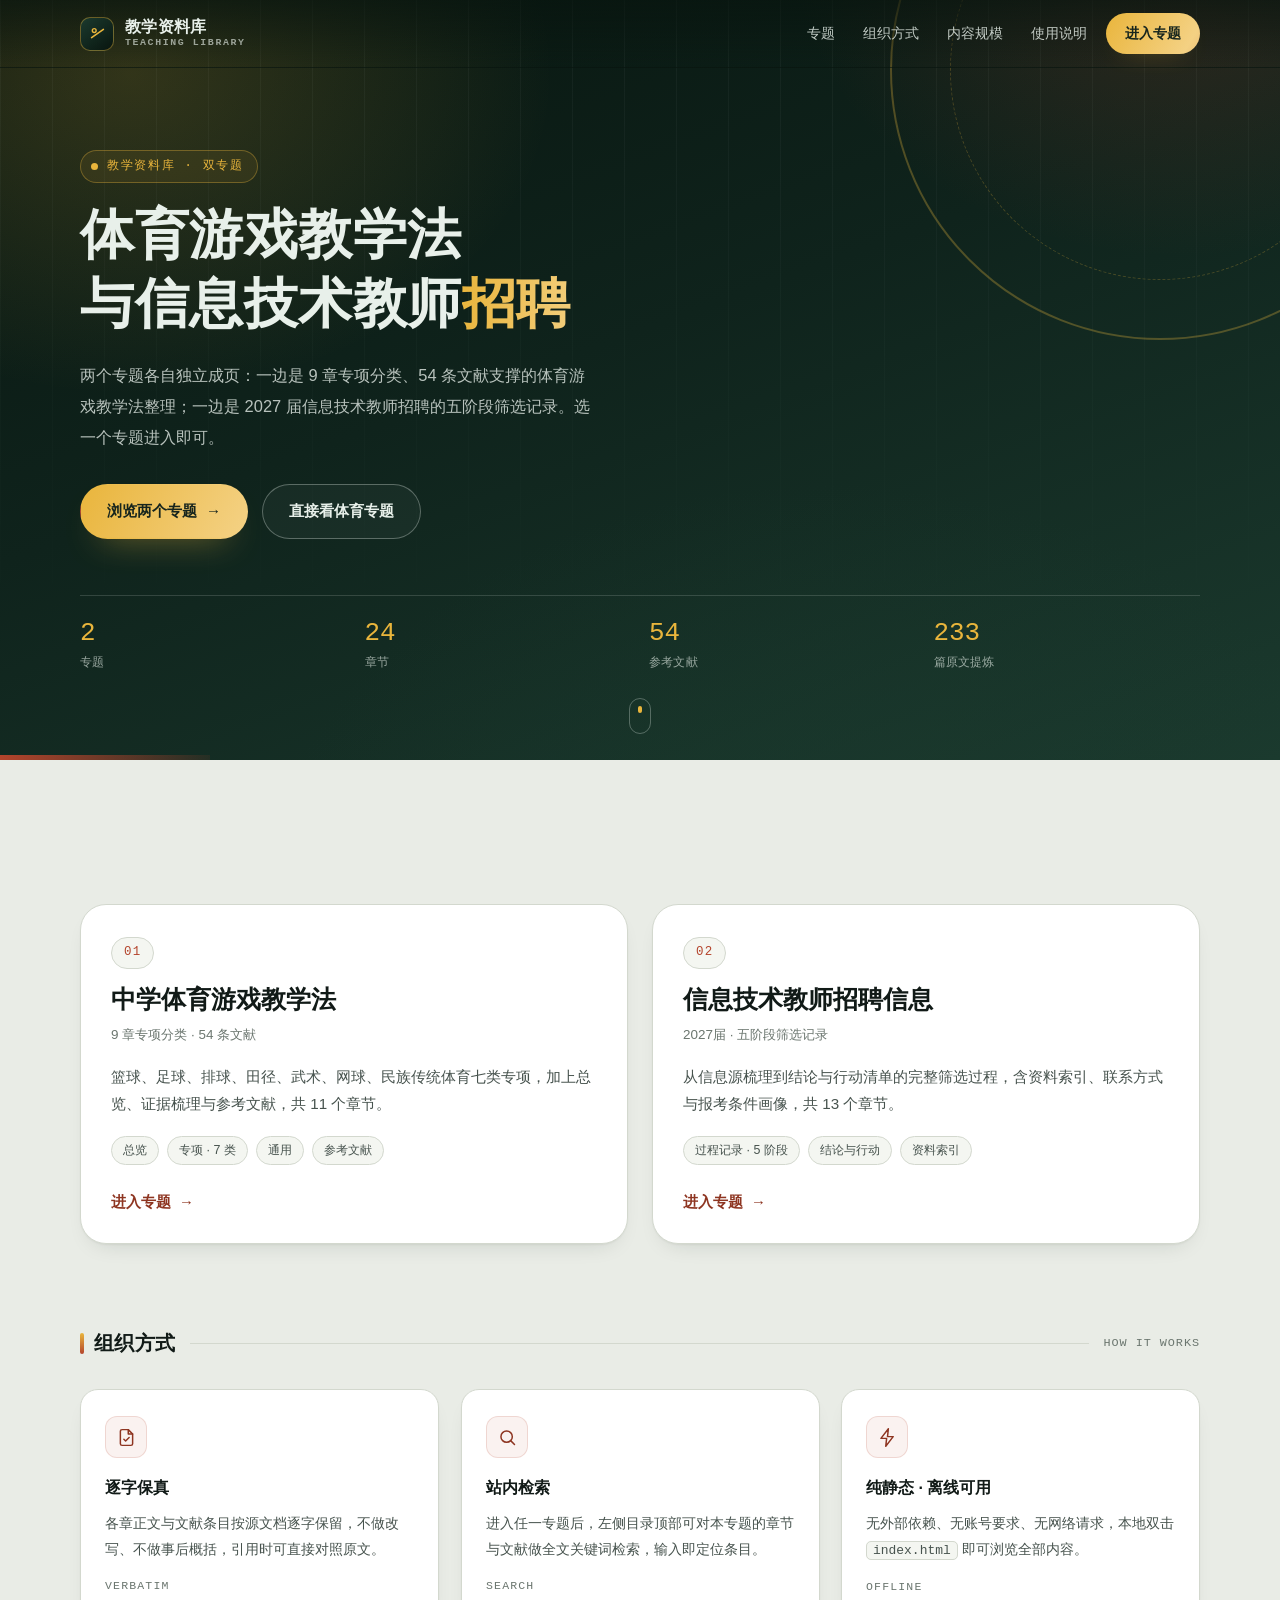
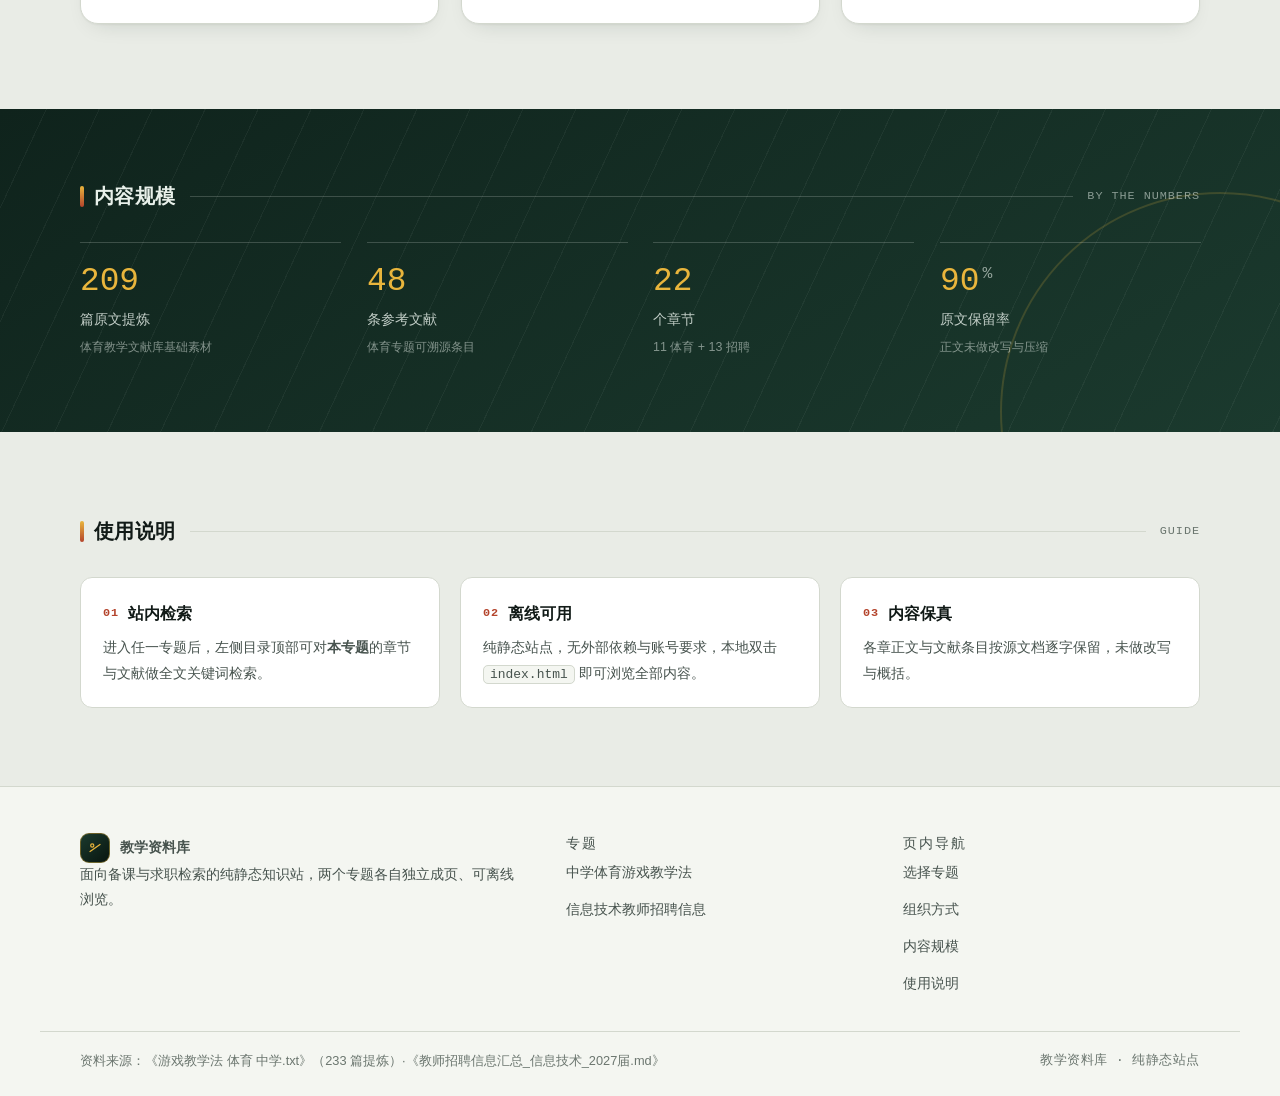
==== commit d6f97743: "首页改版：标准官网主页结构 + 动效增强" ====
--- a/index.html
+++ b/index.html
@@ -9,88 +9,226 @@
 <meta name="color-scheme" content="light">
 <link rel="icon" href="data:image/svg+xml,%3Csvg xmlns='http://www.w3.org/2000/svg' viewBox='0 0 32 32'%3E%3Crect width='32' height='32' rx='7' fill='%230F231C'/%3E%3Cpath d='M6 23 L26 9' stroke='%23E9B53C' stroke-width='2.6' stroke-linecap='round'/%3E%3Ccircle cx='10.5' cy='11' r='3.2' fill='none' stroke='%23E9B53C' stroke-width='2.4'/%3E%3C/svg%3E">
 <link rel="stylesheet" href="assets/home.css">
+<script>document.documentElement.classList.add('js');</script>
 </head>
 <body class="home">
 
-<header class="hero">
-  <span class="hero__track" aria-hidden="true"></span>
-  <span class="hero__lane" aria-hidden="true"></span>
-  <div class="wrap hero__inner">
-    <p class="hero__kicker">教学资料库 · 双专题</p>
-    <h1 class="hero__title">体育游戏教学法<br>与信息技术教师招聘</h1>
-    <p class="hero__desc">两个专题各自独立成页：一边是 9 章专项分类、54 条文献支撑的体育游戏教学法整理；一边是 2027 届信息技术教师招聘的五阶段筛选记录。选一个专题进入即可。</p>
-
-    <div class="stats" role="list">
-      <div class="stat" role="listitem"><span class="stat__num">2</span><span class="stat__label">专题</span></div>
-      <div class="stat" role="listitem"><span class="stat__num">24</span><span class="stat__label">章节</span></div>
-      <div class="stat" role="listitem"><span class="stat__num">54</span><span class="stat__label">参考文献</span></div>
-      <div class="stat" role="listitem"><span class="stat__num">233</span><span class="stat__label">篇原文提炼</span></div>
-    </div>
+<div class="scroll-progress" aria-hidden="true"><span id="scrollBar"></span></div>
+
+<header class="nav" id="nav">
+  <div class="wrap nav__inner">
+    <a class="brand" href="index.html">
+      <span class="brand__mark" aria-hidden="true">
+        <svg viewBox="0 0 32 32" fill="none"><path d="M6 23 L26 9" stroke="currentColor" stroke-width="2.6" stroke-linecap="round"/><circle cx="10.5" cy="11" r="3.2" stroke="currentColor" stroke-width="2.4"/></svg>
+      </span>
+      <span class="brand__text">教学资料库<em>Teaching Library</em></span>
+    </a>
+    <nav class="nav__links" id="navLinks" aria-label="主导航">
+      <a href="#topics">专题</a>
+      <a href="#features">组织方式</a>
+      <a href="#numbers">内容规模</a>
+      <a href="#guide">使用说明</a>
+    </nav>
+    <a class="nav__cta" href="#topics">进入专题</a>
+    <button type="button" class="nav__burger" id="navBurger" aria-expanded="false" aria-controls="navLinks" aria-label="展开导航">
+      <i aria-hidden="true"></i><i aria-hidden="true"></i><i aria-hidden="true"></i>
+    </button>
   </div>
 </header>
 
-<main class="wrap">
-  <div class="section-head">
-    <h2>选择专题</h2>
-    <span class="section-head__rule" aria-hidden="true"></span>
+<main>
+
+  <section class="hero" id="top">
+    <span class="hero__track" aria-hidden="true"></span>
+    <span class="hero__lane" aria-hidden="true"></span>
+    <div class="wrap hero__inner">
+      <p class="hero__kicker">教学资料库 · 双专题</p>
+      <h1 class="hero__title">体育游戏教学法<br>与信息技术教师<b>招聘</b></h1>
+      <p class="hero__desc">两个专题各自独立成页：一边是 9 章专项分类、54 条文献支撑的体育游戏教学法整理；一边是 2027 届信息技术教师招聘的五阶段筛选记录。选一个专题进入即可。</p>
+
+      <div class="hero__cta">
+        <a class="btn btn--primary" href="#topics">浏览两个专题<i aria-hidden="true">→</i></a>
+        <a class="btn btn--ghost" href="sport.html">直接看体育专题</a>
+      </div>
+
+      <div class="stats" id="heroStats" role="list">
+        <div class="stat" role="listitem"><span class="stat__num" data-count="2">0</span><span class="stat__label">专题</span></div>
+        <div class="stat" role="listitem"><span class="stat__num" data-count="24">0</span><span class="stat__label">章节</span></div>
+        <div class="stat" role="listitem"><span class="stat__num" data-count="54">0</span><span class="stat__label">参考文献</span></div>
+        <div class="stat" role="listitem"><span class="stat__num" data-count="233">0</span><span class="stat__label">篇原文提炼</span></div>
+      </div>
+    </div>
+    <span class="hero__cue" aria-hidden="true"></span>
+  </section>
+
+  <section class="section wrap" id="topics">
+    <div class="section-head reveal">
+      <h2>选择专题</h2>
+      <span class="section-head__rule" aria-hidden="true"></span>
+      <span class="section-head__hint">02 TOPICS</span>
+    </div>
+
+    <div class="cards">
+      <a class="card reveal" href="sport.html">
+        <p class="card__no">01</p>
+        <h3 class="card__title">中学体育游戏教学法</h3>
+        <p class="card__note">9 章专项分类 · 54 条文献</p>
+        <p class="card__desc">篮球、足球、排球、田径、武术、网球、民族传统体育七类专项，加上总览、证据梳理与参考文献，共 11 个章节。</p>
+        <div class="chips">
+          <span class="chip">总览</span>
+          <span class="chip">专项 · 7 类</span>
+          <span class="chip">通用</span>
+          <span class="chip">参考文献</span>
+        </div>
+        <span class="card__cta">进入专题<i aria-hidden="true">→</i></span>
+      </a>
+
+      <a class="card reveal" href="hire.html">
+        <p class="card__no">02</p>
+        <h3 class="card__title">信息技术教师招聘信息</h3>
+        <p class="card__note">2027届 · 五阶段筛选记录</p>
+        <p class="card__desc">从信息源梳理到结论与行动清单的完整筛选过程，含资料索引、联系方式与报考条件画像，共 13 个章节。</p>
+        <div class="chips">
+          <span class="chip">过程记录 · 5 阶段</span>
+          <span class="chip">结论与行动</span>
+          <span class="chip">资料索引</span>
+        </div>
+        <span class="card__cta">进入专题<i aria-hidden="true">→</i></span>
+      </a>
+    </div>
+  </section>
+
+  <section class="section wrap" id="features">
+    <div class="section-head reveal">
+      <h2>组织方式</h2>
+      <span class="section-head__rule" aria-hidden="true"></span>
+      <span class="section-head__hint">HOW IT WORKS</span>
+    </div>
+
+    <div class="features">
+      <div class="feature reveal">
+        <span class="feature__icon" aria-hidden="true">
+          <svg viewBox="0 0 24 24" fill="none" stroke="currentColor" stroke-width="1.7" stroke-linecap="round" stroke-linejoin="round"><path d="M14 3H7a2 2 0 0 0-2 2v14a2 2 0 0 0 2 2h10a2 2 0 0 0 2-2V8z"/><path d="M14 3v5h5"/><path d="M9 14l2 2 4-4"/></svg>
+        </span>
+        <h3 class="feature__title">逐字保真</h3>
+        <p>各章正文与文献条目按源文档逐字保留，不做改写、不做事后概括，引用时可直接对照原文。</p>
+        <span class="feature__tag">Verbatim</span>
+      </div>
+
+      <div class="feature reveal">
+        <span class="feature__icon" aria-hidden="true">
+          <svg viewBox="0 0 24 24" fill="none" stroke="currentColor" stroke-width="1.7" stroke-linecap="round" stroke-linejoin="round"><circle cx="11" cy="11" r="6.5"/><path d="M20 20l-4.4-4.4"/></svg>
+        </span>
+        <h3 class="feature__title">站内检索</h3>
+        <p>进入任一专题后，左侧目录顶部可对本专题的章节与文献做全文关键词检索，输入即定位条目。</p>
+        <span class="feature__tag">Search</span>
+      </div>
+
+      <div class="feature reveal">
+        <span class="feature__icon" aria-hidden="true">
+          <svg viewBox="0 0 24 24" fill="none" stroke="currentColor" stroke-width="1.7" stroke-linecap="round" stroke-linejoin="round"><path d="M13 2L4.5 13H11l-1 9 8.5-11H12z"/></svg>
+        </span>
+        <h3 class="feature__title">纯静态 · 离线可用</h3>
+        <p>无外部依赖、无账号要求、无网络请求，本地双击 <code>index.html</code> 即可浏览全部内容。</p>
+        <span class="feature__tag">Offline</span>
+      </div>
+    </div>
+  </section>
+
+  <section class="band" id="numbers">
+    <div class="wrap band__inner">
+      <div class="section-head reveal">
+        <h2>内容规模</h2>
+        <span class="section-head__rule" aria-hidden="true"></span>
+        <span class="section-head__hint" style="color:rgba(232,240,234,.55)">BY THE NUMBERS</span>
+      </div>
+
+      <div class="numbers">
+        <div class="number reveal">
+          <span class="number__num" data-count="233">0</span>
+          <p class="number__label">篇原文提炼</p>
+          <p class="number__desc">体育教学文献库基础素材</p>
+        </div>
+        <div class="number reveal">
+          <span class="number__num" data-count="54">0</span>
+          <p class="number__label">条参考文献</p>
+          <p class="number__desc">体育专题可溯源条目</p>
+        </div>
+        <div class="number reveal">
+          <span class="number__num" data-count="24">0</span>
+          <p class="number__label">个章节</p>
+          <p class="number__desc">11 体育 + 13 招聘</p>
+        </div>
+        <div class="number reveal">
+          <span class="number__num" data-count="100">0<sup>%</sup></span>
+          <p class="number__label">原文保留率</p>
+          <p class="number__desc">正文未做改写与压缩</p>
+        </div>
+      </div>
+    </div>
+  </section>
+
+  <section class="section wrap" id="guide">
+    <div class="section-head reveal">
+      <h2>使用说明</h2>
+      <span class="section-head__rule" aria-hidden="true"></span>
+      <span class="section-head__hint">GUIDE</span>
+    </div>
+
+    <div class="notes">
+      <div class="note reveal">
+        <h3 class="note__title"><span>01</span>站内检索</h3>
+        <p>进入任一专题后，左侧目录顶部可对<strong>本专题</strong>的章节与文献做全文关键词检索。</p>
+      </div>
+      <div class="note reveal">
+        <h3 class="note__title"><span>02</span>离线可用</h3>
+        <p>纯静态站点，无外部依赖与账号要求，本地双击 <code>index.html</code> 即可浏览全部内容。</p>
+      </div>
+      <div class="note reveal">
+        <h3 class="note__title"><span>03</span>内容保真</h3>
+        <p>各章正文与文献条目按源文档逐字保留，未做改写与概括。</p>
+      </div>
+    </div>
+  </section>
+
+</main>
+
+<footer class="foot">
+  <div class="wrap foot__grid">
+    <div>
+      <p class="foot__brand">
+        <span class="brand__mark" aria-hidden="true">
+          <svg viewBox="0 0 32 32" fill="none"><path d="M6 23 L26 9" stroke="currentColor" stroke-width="2.6" stroke-linecap="round"/><circle cx="10.5" cy="11" r="3.2" stroke="currentColor" stroke-width="2.4"/></svg>
+        </span>
+        教学资料库
+      </p>
+      <p>面向备课与求职检索的纯静态知识站，两个专题各自独立成页、可离线浏览。</p>
+    </div>
+    <div>
+      <p class="foot__title">专题</p>
+      <ul class="foot__list">
+        <li><a href="sport.html">中学体育游戏教学法</a></li>
+        <li><a href="hire.html">信息技术教师招聘信息</a></li>
+      </ul>
+    </div>
+    <div>
+      <p class="foot__title">页内导航</p>
+      <ul class="foot__list">
+        <li><a href="#topics">选择专题</a></li>
+        <li><a href="#features">组织方式</a></li>
+        <li><a href="#numbers">内容规模</a></li>
+        <li><a href="#guide">使用说明</a></li>
+      </ul>
+    </div>
   </div>
-
-  <div class="cards">
-    <a class="card" href="sport.html">
-      <p class="card__no">01</p>
-      <h3 class="card__title">中学体育游戏教学法</h3>
-      <p class="card__note">9 章专项分类 · 54 条文献</p>
-      <p class="card__desc">篮球、足球、排球、田径、武术、网球、民族传统体育七类专项，加上总览、证据梳理与参考文献，共 11 个章节。</p>
-      <div class="chips">
-        <span class="chip">总览</span>
-        <span class="chip">专项 · 7 类</span>
-        <span class="chip">通用</span>
-        <span class="chip">参考文献</span>
-      </div>
-      <span class="card__cta">进入专题<i aria-hidden="true">→</i></span>
-    </a>
-
-    <a class="card" href="hire.html">
-      <p class="card__no">02</p>
-      <h3 class="card__title">信息技术教师招聘信息</h3>
-      <p class="card__note">2027届 · 五阶段筛选记录</p>
-      <p class="card__desc">从信息源梳理到结论与行动清单的完整筛选过程，含资料索引、联系方式与报考条件画像，共 13 个章节。</p>
-      <div class="chips">
-        <span class="chip">过程记录 · 5 阶段</span>
-        <span class="chip">结论与行动</span>
-        <span class="chip">资料索引</span>
-      </div>
-      <span class="card__cta">进入专题<i aria-hidden="true">→</i></span>
-    </a>
-  </div>
-
-  <div class="section-head">
-    <h2>使用说明</h2>
-    <span class="section-head__rule" aria-hidden="true"></span>
-  </div>
-
-  <div class="notes">
-    <div class="note">
-      <h3 class="note__title">站内检索</h3>
-      <p>进入任一专题后，左侧目录顶部可对<strong>本专题</strong>的章节与文献做全文关键词检索。</p>
-    </div>
-    <div class="note">
-      <h3 class="note__title">离线可用</h3>
-      <p>纯静态站点，无外部依赖与账号要求，本地双击 <code>index.html</code> 即可浏览全部内容。</p>
-    </div>
-    <div class="note">
-      <h3 class="note__title">内容保真</h3>
-      <p>各章正文与文献条目按源文档逐字保留，未做改写与概括。</p>
-    </div>
-  </div>
-</main>
-
-<footer class="foot">
-  <div class="wrap foot__inner">
+  <div class="wrap foot__bar">
     <p>资料来源：《游戏教学法 体育 中学.txt》（233 篇提炼）·《教师招聘信息汇总_信息技术_2027届.md》</p>
     <p class="foot__meta">教学资料库 · 纯静态站点</p>
   </div>
 </footer>
 
+<button type="button" class="totop" id="toTop" aria-label="回到顶部">↑</button>
+
+<script src="assets/home.js"></script>
 </body>
 </html>
--- a/assets/home.css
+++ b/assets/home.css
@@ -1,6 +1,7 @@
 /* =========================================================
-   教学资料库 · 首页（专题入口）
-   设计方向：日光场地（Daylight Field）——与专题页同一套令牌
+   教学资料库 · 首页（多专题入口）
+   设计方向：日光场地（Daylight Field）——与专题页共用一套令牌
+   动效：首屏入场 / 滚动进入 / 悬停反馈 / 渐变位移过渡
    ========================================================= */
 
 :root{
@@ -16,15 +17,18 @@
 
   --deep:#0F231C;
   --deep-2:#1B3A2E;
+  --deep-3:#08150F;
   --on-deep:#E8F0EA;
 
   --court:#E9B53C;
+  --court-2:#F4D183;
   --clay:#B4442C;
   --clay-ink:#8E3521;
   --clay-tint:rgba(180,68,44,.07);
 
   --shell:1200px;
   --gutter:40px;
+  --nav-h:68px;
 
   --font-body:"Microsoft YaHei UI","Microsoft YaHei","PingFang SC","Hiragino Sans GB","Segoe UI",sans-serif;
   --font-serif:"Source Han Serif SC","Noto Serif SC","Songti SC","STSong","SimSun",serif;
@@ -32,14 +36,21 @@
 
   --shadow-1:0 1px 2px rgba(15,35,28,.05),0 10px 24px -14px rgba(15,35,28,.20);
   --shadow-2:0 2px 6px rgba(15,35,28,.07),0 26px 50px -26px rgba(15,35,28,.30);
+  --shadow-3:0 6px 14px rgba(15,35,28,.10),0 40px 70px -34px rgba(15,35,28,.46);
 
   --ease:cubic-bezier(.22,.68,.24,1);
+  --ease-out:cubic-bezier(.16,.84,.36,1);
+  --ease-spring:cubic-bezier(.34,1.28,.42,1);
+
   --r-sm:8px;
   --r-md:12px;
   --r-lg:18px;
+  --r-xl:26px;
 }
 
 *,*::before,*::after{box-sizing:border-box}
+
+html{scroll-behavior:smooth}
 
 body.home{
   margin:0;
@@ -48,6 +59,7 @@
   font:400 16px/1.75 var(--font-body);
   -webkit-font-smoothing:antialiased;
   text-rendering:optimizeLegibility;
+  overflow-x:hidden;
 }
 
 a{color:inherit}
@@ -59,159 +71,524 @@
   border-radius:5px;
   padding:1px 6px;
 }
-
-.wrap{max-width:var(--shell);margin:0 auto;padding:0 var(--gutter)}
-
-/* ---------------- 头图 ---------------- */
+:focus-visible{outline:2px solid var(--clay);outline-offset:3px;border-radius:4px}
+
+.wrap{width:100%;max-width:var(--shell);margin:0 auto;padding:0 var(--gutter)}
+
+/* ================= 动效基元 ================= */
+@keyframes heroUp{
+  from{opacity:0;transform:translateY(28px)}
+  to{opacity:1;transform:none}
+}
+@keyframes drift{
+  0%,100%{transform:translate3d(0,0,0) scale(1)}
+  50%{transform:translate3d(-2.6%,2%,0) scale(1.07)}
+}
+@keyframes spinSlow{to{transform:rotate(360deg)}}
+@keyframes cue{
+  0%{opacity:0;transform:translateY(0)}
+  28%{opacity:1}
+  100%{opacity:0;transform:translateY(13px)}
+}
+@keyframes bandSlide{
+  from{background-position:0 0}
+  to{background-position:0 -520px}
+}
+@keyframes pulseRing{
+  0%{transform:scale(.9);opacity:.55}
+  70%{transform:scale(1.5);opacity:0}
+  100%{transform:scale(1.5);opacity:0}
+}
+
+/* 滚动进入（由 home.js 添加 .is-in） */
+html.js .reveal{
+  opacity:0;
+  transform:translateY(24px);
+  transition:opacity .72s var(--ease-out),transform .72s var(--ease-out);
+  will-change:opacity,transform;
+}
+html.js .reveal.is-in{opacity:1;transform:none}
+
+/* ================= 顶部进度条 ================= */
+.scroll-progress{
+  position:fixed;
+  top:0;left:0;right:0;
+  height:3px;
+  z-index:80;
+  pointer-events:none;
+}
+.scroll-progress span{
+  display:block;
+  height:100%;
+  transform:scaleX(0);
+  transform-origin:0 50%;
+  background:linear-gradient(90deg,var(--court),var(--clay));
+  transition:transform .12s linear;
+}
+
+/* ================= 顶部导航 ================= */
+.nav{
+  position:fixed;
+  top:0;left:0;right:0;
+  z-index:60;
+  height:var(--nav-h);
+  display:flex;
+  align-items:center;
+  color:var(--on-deep);
+  background:linear-gradient(180deg,rgba(8,21,15,.66),rgba(8,21,15,0));
+  transition:height .32s var(--ease),background .38s var(--ease),color .38s var(--ease),
+             box-shadow .38s var(--ease),border-color .38s var(--ease);
+  border-bottom:1px solid transparent;
+}
+.nav.is-stuck{
+  height:60px;
+  background:rgba(255,255,255,.92);
+  -webkit-backdrop-filter:blur(14px) saturate(1.25);
+  backdrop-filter:blur(14px) saturate(1.25);
+  color:var(--ink);
+  border-bottom-color:var(--rule);
+  box-shadow:0 12px 34px -26px rgba(15,35,28,.55);
+}
+.nav__inner{
+  display:flex;
+  align-items:center;
+  gap:18px;
+  width:100%;
+}
+
+.brand{display:flex;align-items:center;gap:11px;text-decoration:none;margin-right:auto;min-width:0}
+.brand__mark{
+  flex:0 0 auto;
+  width:34px;height:34px;
+  border-radius:10px;
+  display:grid;place-items:center;
+  background:linear-gradient(140deg,var(--deep-2),var(--deep-3));
+  border:1px solid rgba(233,181,60,.42);
+  color:var(--court);
+  transition:transform .45s var(--ease-spring),box-shadow .35s var(--ease);
+}
+.brand:hover .brand__mark{transform:rotate(-8deg) scale(1.06);box-shadow:0 10px 22px -14px rgba(233,181,60,.9)}
+.brand__mark svg{width:19px;height:19px;display:block}
+.brand__text{
+  display:flex;flex-direction:column;line-height:1.24;
+  font-family:var(--font-serif);
+  font-size:1rem;
+  font-weight:700;
+  letter-spacing:.02em;
+  white-space:nowrap;
+}
+.brand__text em{
+  font-family:var(--font-num);
+  font-style:normal;
+  font-size:.62rem;
+  letter-spacing:.16em;
+  text-transform:uppercase;
+  opacity:.62;
+}
+
+.nav__links{display:flex;align-items:center;gap:26px}
+.nav__links a{
+  position:relative;
+  padding:6px 1px;
+  font-size:.9rem;
+  text-decoration:none;
+  color:rgba(232,240,234,.82);
+  transition:color .28s var(--ease);
+}
+.nav__links a::after{
+  content:"";
+  position:absolute;
+  left:0;right:0;bottom:0;
+  height:1.5px;
+  background:currentColor;
+  transform:scaleX(0);
+  transform-origin:left center;
+  transition:transform .32s var(--ease);
+}
+.nav__links a:hover{color:#fff}
+.nav__links a:hover::after{transform:scaleX(1)}
+.nav.is-stuck .nav__links a{color:var(--ink-2)}
+.nav.is-stuck .nav__links a:hover{color:var(--clay-ink)}
+.nav.is-stuck .brand__text{color:var(--ink)}
+
+.nav__cta{
+  flex:0 0 auto;
+  padding:9px 19px;
+  border-radius:99px;
+  font-size:.85rem;
+  font-weight:700;
+  text-decoration:none;
+  color:#17251D;
+  background-color:var(--court);
+  background-image:linear-gradient(120deg,var(--court) 0%,var(--court-2) 42%,var(--clay) 100%);
+  background-size:230% 100%;
+  background-position:0% 0%;
+  box-shadow:0 10px 24px -18px rgba(233,181,60,.95);
+  transition:background-position .65s var(--ease),transform .3s var(--ease),box-shadow .3s var(--ease);
+}
+.nav__cta:hover{
+  background-position:100% 0;
+  transform:translateY(-1px);
+  box-shadow:0 14px 26px -16px rgba(180,68,44,.85);
+}
+
+.nav__burger{
+  display:none;
+  width:40px;height:36px;
+  padding:0;
+  border:1px solid currentColor;
+  border-radius:10px;
+  background:transparent;
+  color:inherit;
+  cursor:pointer;
+  position:relative;
+  opacity:.85;
+}
+.nav__burger i{
+  position:absolute;
+  left:50%;top:50%;
+  width:16px;height:1.6px;
+  margin:-1px 0 0 -8px;
+  background:currentColor;
+  transition:transform .3s var(--ease),opacity .2s var(--ease);
+}
+.nav__burger i:nth-child(1){transform:translateY(-5px)}
+.nav__burger i:nth-child(3){transform:translateY(5px)}
+.nav.is-open .nav__burger i:nth-child(1){transform:rotate(45deg)}
+.nav.is-open .nav__burger i:nth-child(2){opacity:0}
+.nav.is-open .nav__burger i:nth-child(3){transform:rotate(-45deg)}
+
+/* ================= 首屏 ================= */
 .hero{
   position:relative;
   overflow:hidden;
-  background:var(--deep);
+  padding-top:calc(var(--nav-h) + 30px);
+  background:linear-gradient(160deg,var(--deep-3) 0%,var(--deep) 46%,var(--deep-2) 100%);
   color:var(--on-deep);
 }
-.hero::after{           /* 场地竖线栅格 */
+.hero::before{           /* 缓慢漂移的光斑 */
+  content:"";
+  position:absolute;
+  inset:-22% -12%;
+  background:
+    radial-gradient(38% 42% at 18% 22%,rgba(233,181,60,.18),transparent 70%),
+    radial-gradient(34% 40% at 84% 10%,rgba(180,68,44,.22),transparent 72%),
+    radial-gradient(48% 52% at 62% 98%,rgba(27,58,46,.62),transparent 74%);
+  animation:drift 22s var(--ease) infinite;
+  pointer-events:none;
+}
+.hero::after{            /* 场地竖线栅格 */
   content:"";
   position:absolute;
   inset:0;
   background-image:repeating-linear-gradient(90deg,rgba(232,240,234,.055) 0 1px,transparent 1px 52px);
+  -webkit-mask-image:linear-gradient(180deg,rgba(0,0,0,.9),transparent 88%);
+  mask-image:linear-gradient(180deg,rgba(0,0,0,.9),transparent 88%);
   pointer-events:none;
 }
-.hero__track{           /* 跑道圆环 */
-  position:absolute;
-  top:-210px;
-  right:-140px;
-  width:520px;
-  height:520px;
-  border:2px solid rgba(233,181,60,.34);
+.hero__track{            /* 跑道圆环 */
+  position:absolute;
+  top:-200px;right:-150px;
+  width:540px;height:540px;
+  border:2px solid rgba(233,181,60,.30);
   border-radius:50%;
+  animation:spinSlow 54s linear infinite;
   pointer-events:none;
 }
 .hero__track::after{
   content:"";
   position:absolute;
-  inset:56px;
-  border:1px dashed rgba(233,181,60,.26);
+  inset:58px;
+  border:1px dashed rgba(233,181,60,.24);
   border-radius:50%;
 }
-.hero__lane{            /* 砖红斜切 */
-  position:absolute;
-  left:0;
-  bottom:0;
-  width:190px;
-  height:5px;
-  background:var(--clay);
+.hero__lane{
+  position:absolute;
+  left:0;bottom:0;
+  width:210px;height:5px;
+  background:linear-gradient(90deg,var(--clay),rgba(180,68,44,.1));
   pointer-events:none;
 }
 
-.hero__inner{position:relative;z-index:2;padding:78px 0 66px}
+.hero__inner{
+  position:relative;
+  z-index:2;
+  padding-top:52px;
+  padding-bottom:86px;
+}
 
 .hero__kicker{
   margin:0 0 18px;
+  display:inline-flex;
+  align-items:center;
+  gap:9px;
+  padding:5px 13px 5px 10px;
+  border:1px solid rgba(233,181,60,.34);
+  border-radius:99px;
+  background:rgba(233,181,60,.08);
   font-family:var(--font-num);
-  font-size:.8rem;
+  font-size:.76rem;
   letter-spacing:.14em;
   text-transform:uppercase;
   color:var(--court);
 }
+.hero__kicker::before{
+  content:"";
+  width:7px;height:7px;
+  border-radius:50%;
+  background:var(--court);
+  box-shadow:0 0 0 0 rgba(233,181,60,.6);
+  animation:pulseRing 2.6s var(--ease) infinite;
+}
 
 .hero__title{
-  margin:0 0 20px;
+  margin:0 0 22px;
   font-family:var(--font-serif);
-  font-size:clamp(2rem,4.6vw,3.15rem);
+  font-size:clamp(2.05rem,4.9vw,3.4rem);
   font-weight:700;
-  line-height:1.28;
+  line-height:1.26;
   letter-spacing:.01em;
-  max-width:22ch;
+  max-width:24ch;
+}
+.hero__title b{
+  font-weight:700;
+  background:linear-gradient(96deg,var(--court) 0%,var(--court-2) 52%,var(--court) 100%);
+  background-size:220% 100%;
+  -webkit-background-clip:text;
+  background-clip:text;
+  color:transparent;
+  animation:titleShift 9s var(--ease) infinite;
+}
+@keyframes titleShift{
+  0%,100%{background-position:0% 50%}
+  50%{background-position:100% 50%}
 }
 
 .hero__desc{
   margin:0;
-  max-width:54ch;
-  font-size:1.02rem;
-  line-height:1.85;
-  color:rgba(232,240,234,.76);
-}
-
+  max-width:56ch;
+  font-size:1.03rem;
+  line-height:1.86;
+  color:rgba(232,240,234,.78);
+}
+
+.hero__cta{
+  display:flex;
+  flex-wrap:wrap;
+  gap:14px;
+  margin-top:32px;
+}
+
+.btn{
+  display:inline-flex;
+  align-items:center;
+  gap:9px;
+  padding:13px 26px;
+  border-radius:99px;
+  font-size:.94rem;
+  font-weight:700;
+  text-decoration:none;
+  border:1px solid transparent;
+  transition:transform .3s var(--ease),box-shadow .3s var(--ease),
+             background-position .7s var(--ease),border-color .3s var(--ease),color .3s var(--ease);
+}
+.btn i{font-style:normal;transition:transform .3s var(--ease)}
+.btn:hover i{transform:translateX(5px)}
+.btn--primary{
+  color:#17251D;
+  background-image:linear-gradient(118deg,var(--court) 0%,var(--court-2) 46%,var(--clay) 100%);
+  background-size:230% 100%;
+  background-position:0% 50%;
+  box-shadow:0 16px 34px -22px rgba(233,181,60,.95);
+}
+.btn--primary:hover{
+  background-position:100% 50%;
+  transform:translateY(-2px);
+  box-shadow:0 22px 40px -22px rgba(180,68,44,.8);
+}
+.btn--ghost{
+  color:var(--on-deep);
+  border-color:rgba(232,240,234,.32);
+  background:rgba(232,240,234,.04);
+}
+.btn--ghost:hover{
+  border-color:var(--court);
+  color:var(--court);
+  background:rgba(233,181,60,.09);
+  transform:translateY(-2px);
+}
+
+/* 首屏统计 */
 .stats{
   display:grid;
   grid-template-columns:repeat(4,minmax(0,1fr));
   gap:0 18px;
-  margin-top:46px;
+  margin-top:56px;
   border-top:1px solid rgba(232,240,234,.16);
 }
-.stat{display:flex;flex-direction:column;gap:2px;padding:18px 0 0}
-.stat__num{font-family:var(--font-num);font-size:1.55rem;line-height:1.2;color:var(--court)}
-.stat__label{font-size:.78rem;letter-spacing:.02em;color:rgba(232,240,234,.60)}
-
-/* ---------------- 区块标题 ---------------- */
-.section-head{display:flex;align-items:center;gap:16px;margin:58px 0 24px}
+.stat{
+  position:relative;
+  display:flex;
+  flex-direction:column;
+  gap:3px;
+  padding:22px 0 0;
+  transition:transform .35s var(--ease);
+}
+.stat::before{
+  content:"";
+  position:absolute;
+  top:-1px;left:0;
+  width:0;
+  height:2px;
+  background:var(--court);
+  transition:width .5s var(--ease);
+}
+.stat:hover::before{width:56%}
+.stat:hover{transform:translateY(-3px)}
+.stat__num{
+  font-family:var(--font-num);
+  font-size:1.62rem;
+  line-height:1.2;
+  color:var(--court);
+  font-variant-numeric:tabular-nums;
+}
+.stat__label{font-size:.78rem;letter-spacing:.02em;color:rgba(232,240,234,.62)}
+
+.hero__cue{
+  position:absolute;
+  left:50%;bottom:26px;
+  width:22px;height:36px;
+  margin-left:-11px;
+  border:1.5px solid rgba(232,240,234,.3);
+  border-radius:13px;
+  pointer-events:none;
+}
+.hero__cue::after{
+  content:"";
+  position:absolute;
+  left:50%;top:7px;
+  width:4px;height:7px;
+  margin-left:-2px;
+  border-radius:2px;
+  background:var(--court);
+  animation:cue 2.4s var(--ease) infinite;
+}
+
+/* 首屏入场序列 */
+.hero__kicker{animation:heroUp .78s var(--ease-out) .04s both}
+.hero__title{animation:heroUp .82s var(--ease-out) .14s both}
+.hero__desc{animation:heroUp .82s var(--ease-out) .26s both}
+.hero__cta{animation:heroUp .82s var(--ease-out) .37s both}
+.stats{animation:heroUp .86s var(--ease-out) .5s both}
+
+/* ================= 区块 ================= */
+section[id],.band{scroll-margin-top:calc(var(--nav-h) + 16px)}
+.section{padding-top:82px}
+.section-head{
+  display:flex;
+  align-items:center;
+  gap:14px;
+  margin:0 0 28px;
+}
 .section-head h2{
+  position:relative;
   margin:0;
+  padding-left:14px;
   font-family:var(--font-serif);
-  font-size:1.15rem;
+  font-size:1.24rem;
   font-weight:700;
   letter-spacing:.02em;
   white-space:nowrap;
 }
+.section-head h2::before{
+  content:"";
+  position:absolute;
+  left:0;top:50%;
+  width:4px;height:1.05em;
+  margin-top:-.52em;
+  border-radius:2px;
+  background:linear-gradient(180deg,var(--court),var(--clay));
+}
 .section-head__rule{flex:1 1 auto;height:1px;background:var(--rule)}
-
-/* ---------------- 专题卡片 ---------------- */
-.cards{display:grid;grid-template-columns:repeat(2,minmax(0,1fr));gap:22px}
+.section-head__hint{
+  font-family:var(--font-num);
+  font-size:.74rem;
+  letter-spacing:.08em;
+  color:var(--ink-3);
+  white-space:nowrap;
+}
+
+/* ================= 专题卡片 ================= */
+.cards{display:grid;grid-template-columns:repeat(2,minmax(0,1fr));gap:24px}
 
 .card{
   position:relative;
   display:flex;
   flex-direction:column;
-  padding:30px 28px 26px;
+  padding:32px 30px 28px;
   background:var(--surface);
   border:1px solid var(--rule);
-  border-radius:var(--r-lg);
+  border-radius:var(--r-xl);
   box-shadow:var(--shadow-1);
   text-decoration:none;
   overflow:hidden;
-  transition:transform .22s var(--ease),box-shadow .22s var(--ease),border-color .22s var(--ease);
-}
-.card::before{
-  content:"";
-  position:absolute;
-  left:0;
-  top:0;
-  width:3px;
-  height:0;
-  background:var(--clay);
-  transition:height .28s var(--ease);
-}
-.card:hover{transform:translateY(-3px);box-shadow:var(--shadow-2);border-color:rgba(180,68,44,.42)}
+  transition:transform .34s var(--ease),box-shadow .34s var(--ease),border-color .34s var(--ease);
+}
+.card::before{           /* 左侧竖条 */
+  content:"";
+  position:absolute;
+  left:0;top:0;
+  width:3px;height:0;
+  background:linear-gradient(180deg,var(--court),var(--clay));
+  transition:height .42s var(--ease);
+}
+.card::after{            /* 跟随鼠标的光晕 */
+  content:"";
+  position:absolute;
+  inset:0;
+  background:radial-gradient(440px 240px at var(--mx,50%) var(--my,0%),rgba(233,181,60,.17),transparent 70%);
+  opacity:0;
+  transition:opacity .38s var(--ease);
+  pointer-events:none;
+}
+.card:hover{transform:translateY(-6px);box-shadow:var(--shadow-3);border-color:rgba(180,68,44,.42)}
 .card:hover::before{height:100%}
-.card:focus-visible{outline:2px solid var(--clay);outline-offset:3px}
+.card:hover::after{opacity:1}
+.card:focus-visible{outline:2px solid var(--clay);outline-offset:4px}
 
 .card__no{
-  margin:0 0 12px;
+  position:relative;
+  align-self:flex-start;
+  margin:0 0 14px;
+  padding:4px 12px;
+  border:1px solid var(--rule);
+  border-radius:99px;
+  background:var(--surface-2);
   font-family:var(--font-num);
-  font-size:.86rem;
+  font-size:.78rem;
   letter-spacing:.1em;
   color:var(--clay);
-}
+  transition:background-color .34s var(--ease),border-color .34s var(--ease),transform .34s var(--ease);
+}
+.card:hover .card__no{background:var(--clay-tint);border-color:rgba(180,68,44,.4);transform:translateY(-1px)}
 .card__title{
-  margin:0 0 6px;
+  position:relative;
+  margin:0 0 7px;
   font-family:var(--font-serif);
-  font-size:1.5rem;
+  font-size:1.55rem;
   font-weight:700;
-  line-height:1.35;
-}
-.card__note{
-  margin:0 0 16px;
-  font-size:.84rem;
-  color:var(--ink-3);
-}
+  line-height:1.34;
+}
+.card__note{margin:0 0 16px;font-size:.84rem;color:var(--ink-3)}
 .card__desc{
+  position:relative;
   margin:0 0 18px;
   font-size:.95rem;
-  line-height:1.8;
+  line-height:1.82;
   color:var(--ink-2);
 }
 
-.chips{display:flex;flex-wrap:wrap;gap:8px;margin-bottom:22px}
+.chips{display:flex;flex-wrap:wrap;gap:8px;margin-bottom:24px}
 .chip{
   font-size:.78rem;
   line-height:1.5;
@@ -220,77 +597,347 @@
   border-radius:99px;
   background:var(--surface-2);
   color:var(--ink-2);
-}
+  transition:transform .28s var(--ease),border-color .28s var(--ease),color .28s var(--ease),background-color .28s var(--ease);
+}
+.card:hover .chip{border-color:var(--rule)}
+.chip:hover{transform:translateY(-2px);border-color:rgba(180,68,44,.5);color:var(--clay-ink);background:var(--clay-tint)}
 
 .card__cta{
+  position:relative;
   margin-top:auto;
   display:flex;
   align-items:center;
   gap:8px;
-  font-size:.92rem;
-  font-weight:600;
+  font-size:.93rem;
+  font-weight:700;
   color:var(--clay-ink);
 }
-.card__cta i{font-style:normal;transition:transform .22s var(--ease)}
-.card:hover .card__cta i{transform:translateX(5px)}
-
-/* ---------------- 使用说明 ---------------- */
-.notes{
-  display:grid;
-  grid-template-columns:repeat(3,minmax(0,1fr));
-  gap:20px;
-  margin-bottom:10px;
-}
+.card__cta i{font-style:normal;transition:transform .3s var(--ease)}
+.card:hover .card__cta i{transform:translateX(6px)}
+
+/* ================= 特性区块 ================= */
+.features{display:grid;grid-template-columns:repeat(3,minmax(0,1fr));gap:22px}
+.feature{
+  position:relative;
+  padding:26px 24px 24px;
+  background:var(--surface);
+  border:1px solid var(--rule);
+  border-radius:var(--r-lg);
+  box-shadow:var(--shadow-1);
+  overflow:hidden;
+  transition:transform .32s var(--ease),box-shadow .32s var(--ease),border-color .32s var(--ease);
+}
+.feature::before{
+  content:"";
+  position:absolute;
+  left:0;right:0;top:0;
+  height:2px;
+  background:linear-gradient(90deg,var(--court),var(--clay));
+  transform:scaleX(0);
+  transform-origin:left center;
+  transition:transform .5s var(--ease);
+}
+.feature:hover{transform:translateY(-5px);box-shadow:var(--shadow-2);border-color:var(--rule-soft)}
+.feature:hover::before{transform:scaleX(1)}
+.feature__icon{
+  width:42px;height:42px;
+  margin-bottom:16px;
+  border-radius:12px;
+  display:grid;place-items:center;
+  background:var(--clay-tint);
+  color:var(--clay-ink);
+  border:1px solid rgba(180,68,44,.16);
+  transition:transform .45s var(--ease-spring),background-color .3s var(--ease);
+}
+.feature__icon svg{width:21px;height:21px;display:block}
+.feature:hover .feature__icon{transform:translateY(-3px) rotate(-6deg) scale(1.06);background:rgba(180,68,44,.13)}
+.feature__title{margin:0 0 8px;font-size:1rem;font-weight:700}
+.feature p{margin:0;font-size:.9rem;line-height:1.82;color:var(--ink-2)}
+.feature__tag{
+  display:inline-block;
+  margin-top:14px;
+  font-family:var(--font-num);
+  font-size:.72rem;
+  letter-spacing:.1em;
+  text-transform:uppercase;
+  color:var(--ink-3);
+}
+
+/* ================= 数据亮点 ================= */
+.band{
+  position:relative;
+  margin-top:86px;
+  padding:70px 0 74px;
+  color:var(--on-deep);
+  background:linear-gradient(150deg,var(--deep) 0%,var(--deep-2) 100%);
+  overflow:hidden;
+}
+.band::before{
+  content:"";
+  position:absolute;
+  inset:-40% 0;
+  background-image:repeating-linear-gradient(115deg,rgba(232,240,234,.05) 0 1px,transparent 1px 48px);
+  animation:bandSlide 30s linear infinite;
+  pointer-events:none;
+}
+.band::after{
+  content:"";
+  position:absolute;
+  right:-160px;bottom:-200px;
+  width:440px;height:440px;
+  border:2px solid rgba(233,181,60,.18);
+  border-radius:50%;
+  pointer-events:none;
+}
+.band__inner{position:relative;z-index:2}
+.band .section-head h2{color:var(--on-deep)}
+.band .section-head__rule{background:rgba(232,240,234,.2)}
+.band .section-head__hint{color:rgba(232,240,234,.55)}
+
+.numbers{display:grid;grid-template-columns:repeat(4,minmax(0,1fr));gap:26px}
+.number{
+  position:relative;
+  padding-top:20px;
+  border-top:1px solid rgba(232,240,234,.2);
+  transition:transform .32s var(--ease),border-color .32s var(--ease);
+}
+.number::before{
+  content:"";
+  position:absolute;
+  top:-1px;left:0;
+  width:0;height:1px;
+  background:var(--court);
+  transition:width .55s var(--ease);
+}
+.number:hover{transform:translateY(-4px);border-color:rgba(232,240,234,.34)}
+.number:hover::before{width:64%}
+.number__num{
+  display:block;
+  font-family:var(--font-num);
+  font-size:2.05rem;
+  line-height:1.16;
+  color:var(--court);
+  font-variant-numeric:tabular-nums;
+}
+.number__num sup{font-size:.5em;margin-left:3px;color:rgba(232,240,234,.6)}
+.number__label{margin:6px 0 0;font-size:.88rem;color:rgba(232,240,234,.82)}
+.number__desc{margin:5px 0 0;font-size:.78rem;line-height:1.7;color:rgba(232,240,234,.52)}
+
+/* ================= 使用说明 ================= */
+.notes{display:grid;grid-template-columns:repeat(3,minmax(0,1fr));gap:20px}
 .note{
-  padding:20px 22px;
+  position:relative;
+  padding:22px 22px 20px;
   background:var(--surface);
   border:1px solid var(--rule);
   border-radius:var(--r-md);
-}
+  overflow:hidden;
+  transition:transform .3s var(--ease),box-shadow .3s var(--ease),background-color .3s var(--ease);
+}
+.note::before{
+  content:"";
+  position:absolute;
+  left:0;top:0;bottom:0;
+  width:2px;
+  background:var(--court);
+  transform:scaleY(0);
+  transform-origin:top center;
+  transition:transform .4s var(--ease);
+}
+.note:hover{transform:translateY(-4px);box-shadow:var(--shadow-1);background:#fff}
+.note:hover::before{transform:scaleY(1)}
 .note__title{
   margin:0 0 8px;
+  display:flex;
+  align-items:center;
+  gap:9px;
   font-size:.98rem;
   font-weight:700;
   color:var(--ink);
 }
+.note__title span{
+  font-family:var(--font-num);
+  font-size:.74rem;
+  color:var(--clay);
+  letter-spacing:.08em;
+}
 .note p{margin:0;font-size:.9rem;line-height:1.8;color:var(--ink-2)}
 
-/* ---------------- 页脚 ---------------- */
-.foot{margin-top:64px;border-top:1px solid var(--rule);background:var(--surface-2)}
-.foot__inner{
+/* ================= 页脚 ================= */
+.foot{
+  margin-top:78px;
+  border-top:1px solid var(--rule);
+  background:var(--surface-2);
+}
+.foot__grid{
+  display:grid;
+  grid-template-columns:1.5fr 1fr 1fr;
+  gap:30px 40px;
+  padding-top:46px;
+  padding-bottom:34px;
+}
+.foot__title{
+  margin:0 0 12px;
+  font-family:var(--font-num);
+  font-size:.76rem;
+  letter-spacing:.14em;
+  text-transform:uppercase;
+  color:var(--ink-3);
+}
+.foot__brand{
+  display:flex;
+  align-items:center;
+  gap:10px;
+  margin:0 0 12px;
+  font-family:var(--font-serif);
+  font-size:1.05rem;
+  font-weight:700;
+}
+.foot__brand .brand__mark{width:30px;height:30px;border-radius:9px}
+.foot__brand .brand__mark svg{width:16px;height:16px}
+.foot p{margin:0;font-size:.86rem;line-height:1.8;color:var(--ink-2)}
+.foot__list{list-style:none;margin:0;padding:0;display:flex;flex-direction:column;gap:9px}
+.foot__list a{
+  position:relative;
+  display:inline-block;
+  font-size:.88rem;
+  text-decoration:none;
+  color:var(--ink-2);
+  transition:color .28s var(--ease),transform .28s var(--ease);
+}
+.foot__list a::after{
+  content:"";
+  position:absolute;
+  left:0;right:0;bottom:-2px;
+  height:1px;
+  background:var(--clay);
+  transform:scaleX(0);
+  transform-origin:left center;
+  transition:transform .32s var(--ease);
+}
+.foot__list a:hover{color:var(--clay-ink);transform:translateX(3px)}
+.foot__list a:hover::after{transform:scaleX(1)}
+.foot__bar{
   display:flex;
   flex-wrap:wrap;
   justify-content:space-between;
   gap:8px 20px;
-  padding-top:24px;
-  padding-bottom:26px;
-}
-.foot p{margin:0;font-size:.82rem;line-height:1.7;color:var(--ink-3)}
-.foot__meta{font-family:var(--font-num);font-size:.78rem;letter-spacing:.04em}
-
-/* ---------------- 响应式 ---------------- */
+  padding-top:18px;
+  padding-bottom:24px;
+  border-top:1px solid var(--rule);
+}
+.foot__bar p{margin:0;font-size:.8rem;line-height:1.7;color:var(--ink-3)}
+.foot__meta{font-family:var(--font-num);font-size:.76rem;letter-spacing:.04em}
+
+/* ================= 回到顶部 ================= */
+.totop{
+  position:fixed;
+  right:26px;
+  bottom:26px;
+  z-index:55;
+  width:46px;height:46px;
+  display:grid;place-items:center;
+  border:1px solid var(--rule);
+  border-radius:50%;
+  background:rgba(255,255,255,.94);
+  -webkit-backdrop-filter:blur(10px);
+  backdrop-filter:blur(10px);
+  color:var(--ink-2);
+  font-size:1rem;
+  cursor:pointer;
+  box-shadow:var(--shadow-2);
+  opacity:0;
+  transform:translateY(14px) scale(.88);
+  pointer-events:none;
+  transition:opacity .32s var(--ease),transform .32s var(--ease-spring),color .28s var(--ease),border-color .28s var(--ease);
+}
+.totop.is-on{opacity:1;transform:none;pointer-events:auto}
+.totop:hover{color:var(--clay-ink);border-color:rgba(180,68,44,.45);transform:translateY(-3px)}
+
+/* ================= 响应式 ================= */
+@media (max-width:1080px){
+  .nav__links{gap:20px}
+}
+
 @media (max-width:980px){
   :root{--gutter:26px}
-  .hero__inner{padding:62px 0 54px}
-  .hero__track{width:420px;height:420px;top:-180px;right:-160px}
+  .hero__inner{padding-top:40px;padding-bottom:72px}
+  .hero__track{width:430px;height:430px;top:-176px;right:-160px}
+  .features{grid-template-columns:repeat(2,minmax(0,1fr))}
   .notes{grid-template-columns:1fr}
+  .foot__grid{grid-template-columns:1fr 1fr}
+  .numbers{gap:20px}
+}
+
+@media (max-width:860px){
+  .nav__links{
+    position:absolute;
+    top:var(--nav-h);
+    left:0;right:0;
+    display:grid;
+    gap:2px;
+    padding:12px 22px 18px;
+    background:rgba(255,255,255,.97);
+    -webkit-backdrop-filter:blur(14px);
+    backdrop-filter:blur(14px);
+    border-bottom:1px solid var(--rule);
+    box-shadow:var(--shadow-2);
+    transform:translateY(-14px);
+    opacity:0;
+    pointer-events:none;
+    transition:opacity .3s var(--ease),transform .34s var(--ease);
+  }
+  .nav.is-open .nav__links{transform:none;opacity:1;pointer-events:auto}
+  .nav__links a{color:var(--ink-2);padding:10px 2px;font-size:.95rem}
+  .nav__links a::after{display:none}
+  .nav__burger{display:block}
+  .nav__cta{padding:8px 15px;font-size:.82rem}
+  .features{grid-template-columns:1fr}
 }
 
 @media (max-width:768px){
-  :root{--gutter:18px}
-  .hero__inner{padding:48px 0 44px}
+  :root{--gutter:18px;--nav-h:62px}
+  .brand__text em{display:none}
+  .hero{padding-top:calc(var(--nav-h) + 14px)}
+  .hero__inner{padding-top:30px;padding-bottom:64px}
   .hero__title{max-width:none}
-  .hero__track{width:300px;height:300px;top:-140px;right:-130px}
+  .hero__track{width:300px;height:300px;top:-140px;right:-132px}
   .hero__desc{font-size:.96rem}
-  .stats{grid-template-columns:repeat(2,minmax(0,1fr));gap:0 14px;margin-top:34px}
-  .section-head{margin:44px 0 20px}
+  .hero__cta{gap:11px;margin-top:26px}
+  .btn{padding:12px 20px;font-size:.9rem}
+  .stats{grid-template-columns:repeat(2,minmax(0,1fr));gap:6px 16px;margin-top:38px}
+  .stat{padding-top:18px}
+  .stat__num{font-size:1.42rem}
+  .hero__cue{display:none}
+  .section{padding-top:62px}
+  .section-head{margin-bottom:22px;flex-wrap:wrap;gap:10px}
+  .section-head__hint{display:none}
   .cards{grid-template-columns:1fr;gap:18px}
-  .card{padding:24px 22px 22px}
-  .card__title{font-size:1.32rem}
-  .foot{margin-top:48px}
+  .card{padding:26px 22px 24px;border-radius:var(--r-lg)}
+  .card__title{font-size:1.34rem}
+  .band{margin-top:64px;padding:56px 0 60px}
+  .numbers{grid-template-columns:repeat(2,minmax(0,1fr));gap:18px}
+  .number__num{font-size:1.7rem}
+  .foot{margin-top:60px}
+  .foot__grid{grid-template-columns:1fr;gap:26px;padding-top:38px}
+  .totop{right:16px;bottom:16px;width:42px;height:42px}
+}
+
+@media (max-width:430px){
+  .hero__kicker{font-size:.7rem;letter-spacing:.1em}
+  .hero__title{font-size:1.72rem}
+  .hero__cta .btn{width:100%;justify-content:center}
+  .stats{grid-template-columns:repeat(2,minmax(0,1fr))}
+  .number__num{font-size:1.55rem}
 }
 
 @media (prefers-reduced-motion: reduce){
-  *,*::before,*::after{transition-duration:.001ms !important;animation-duration:.001ms !important}
-  .card:hover{transform:none}
-}
+  html{scroll-behavior:auto}
+  *,*::before,*::after{
+    animation-duration:.001ms !important;
+    animation-iteration-count:1 !important;
+    transition-duration:.001ms !important;
+  }
+  html.js .reveal{opacity:1;transform:none}
+  .card:hover,.feature:hover,.note:hover,.number:hover,.stat:hover,.totop:hover{transform:none}
+}
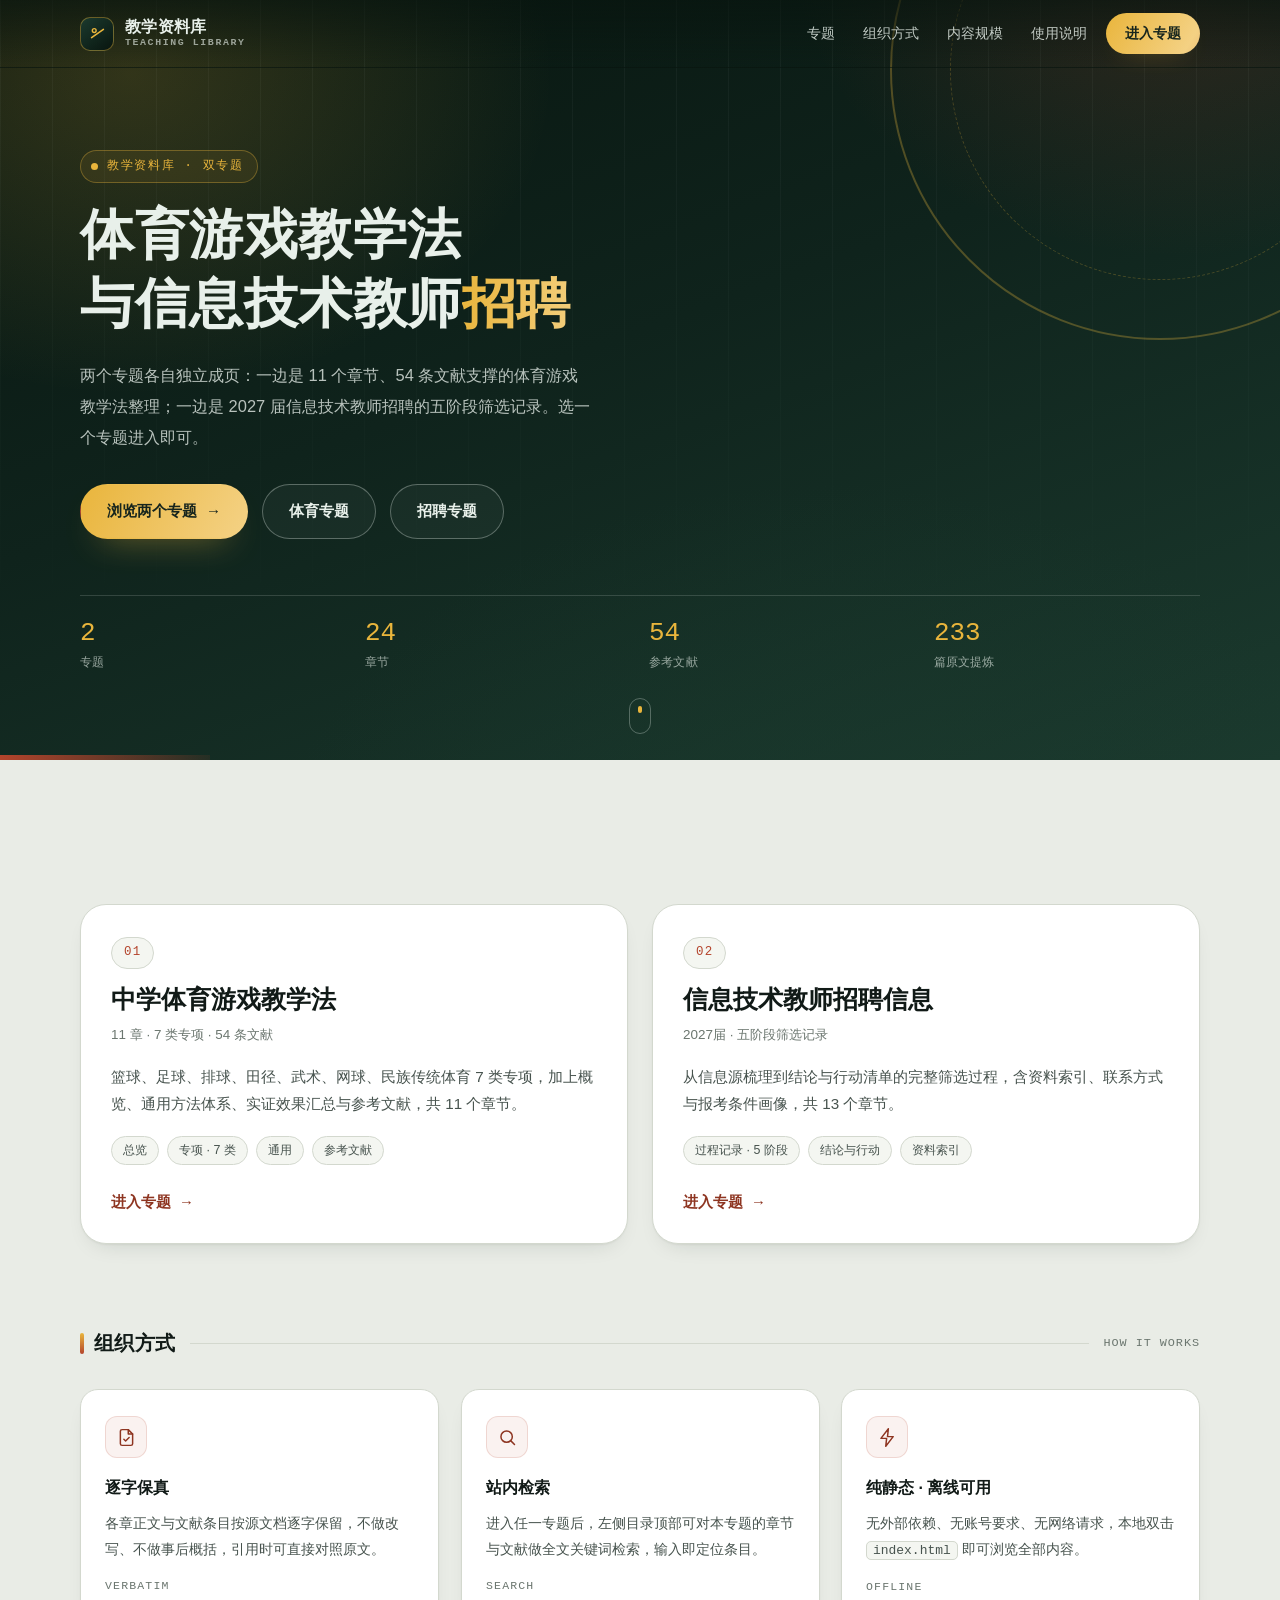
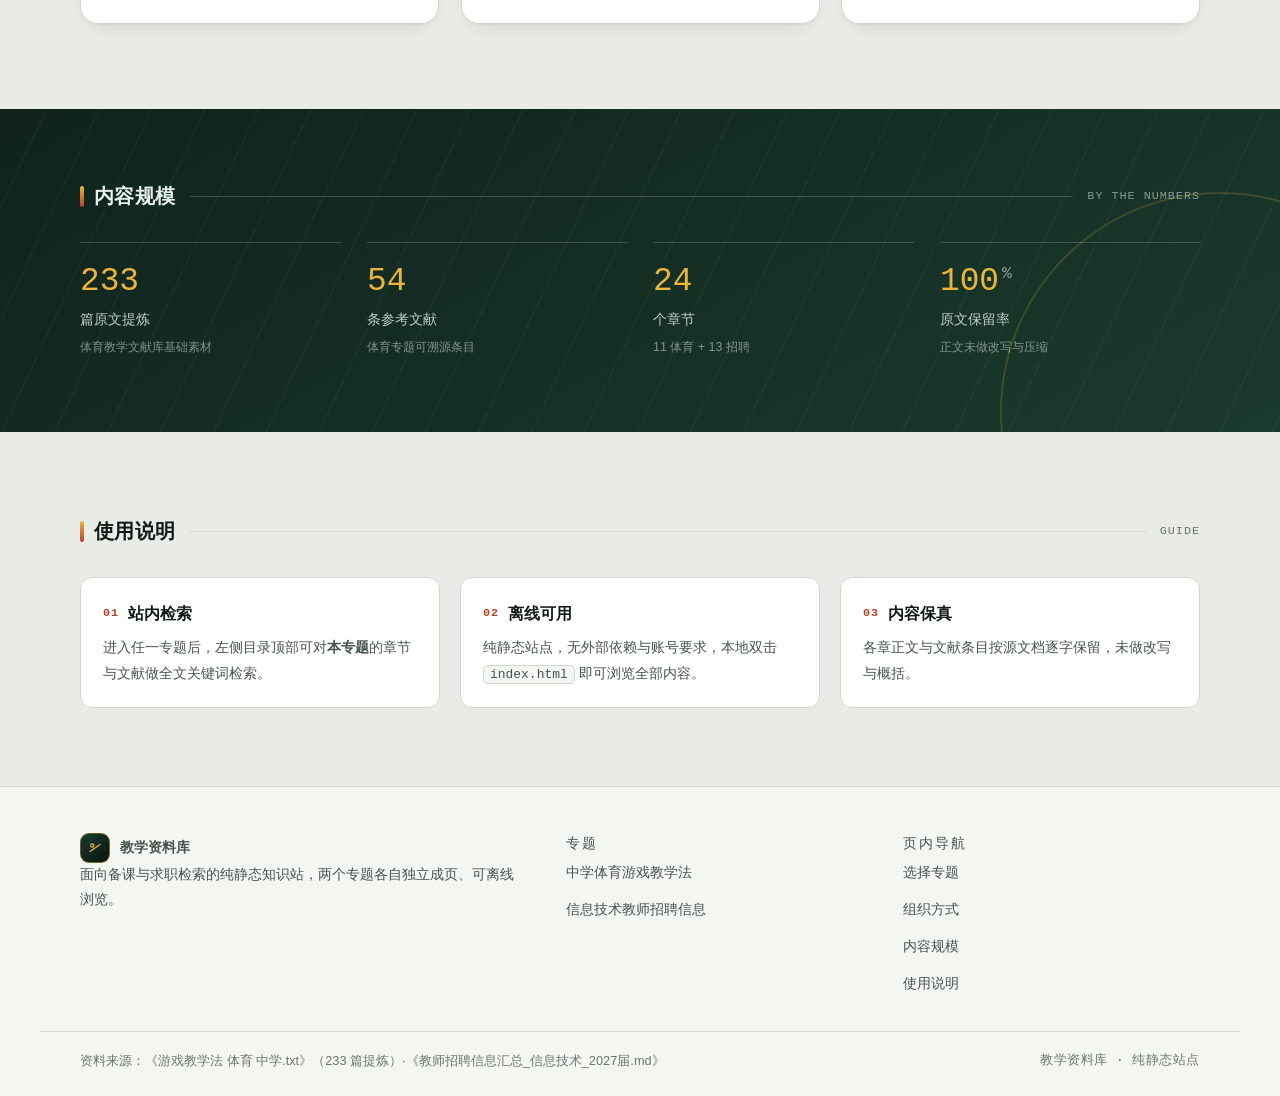
==== commit d1b41f5c: "首页修复：首屏数字默认真值（取消0起步计数）、11章文案自洽、主标题默认可见并补招聘入口" ====
--- a/index.html
+++ b/index.html
@@ -4,7 +4,7 @@
 <meta charset="utf-8">
 <meta name="viewport" content="width=device-width, initial-scale=1">
 <title>教学资料库 · 体育游戏教学法与信息技术教师招聘</title>
-<meta name="description" content="教学资料库：中学体育游戏教学法专项分类整理（9 章专项分类、54 条参考文献）与信息技术教师招聘信息筛选记录（2027届），面向备课与求职检索的纯静态知识站。">
+<meta name="description" content="教学资料库：中学体育游戏教学法专项分类整理（11 个章节：概览、7 类专项、通用方法体系、实证效果汇总、参考文献；54 条文献可溯源）与信息技术教师招聘信息筛选记录（2027届），面向备课与求职检索的纯静态知识站。">
 <meta name="theme-color" content="#0F231C">
 <meta name="color-scheme" content="light">
 <link rel="icon" href="data:image/svg+xml,%3Csvg xmlns='http://www.w3.org/2000/svg' viewBox='0 0 32 32'%3E%3Crect width='32' height='32' rx='7' fill='%230F231C'/%3E%3Cpath d='M6 23 L26 9' stroke='%23E9B53C' stroke-width='2.6' stroke-linecap='round'/%3E%3Ccircle cx='10.5' cy='11' r='3.2' fill='none' stroke='%23E9B53C' stroke-width='2.4'/%3E%3C/svg%3E">
@@ -44,18 +44,19 @@
     <div class="wrap hero__inner">
       <p class="hero__kicker">教学资料库 · 双专题</p>
       <h1 class="hero__title">体育游戏教学法<br>与信息技术教师<b>招聘</b></h1>
-      <p class="hero__desc">两个专题各自独立成页：一边是 9 章专项分类、54 条文献支撑的体育游戏教学法整理；一边是 2027 届信息技术教师招聘的五阶段筛选记录。选一个专题进入即可。</p>
+      <p class="hero__desc">两个专题各自独立成页：一边是 11 个章节、54 条文献支撑的体育游戏教学法整理；一边是 2027 届信息技术教师招聘的五阶段筛选记录。选一个专题进入即可。</p>
 
       <div class="hero__cta">
         <a class="btn btn--primary" href="#topics">浏览两个专题<i aria-hidden="true">→</i></a>
-        <a class="btn btn--ghost" href="sport.html">直接看体育专题</a>
+        <a class="btn btn--ghost" href="sport.html">体育专题</a>
+        <a class="btn btn--ghost" href="hire.html">招聘专题</a>
       </div>
 
       <div class="stats" id="heroStats" role="list">
-        <div class="stat" role="listitem"><span class="stat__num" data-count="2">0</span><span class="stat__label">专题</span></div>
-        <div class="stat" role="listitem"><span class="stat__num" data-count="24">0</span><span class="stat__label">章节</span></div>
-        <div class="stat" role="listitem"><span class="stat__num" data-count="54">0</span><span class="stat__label">参考文献</span></div>
-        <div class="stat" role="listitem"><span class="stat__num" data-count="233">0</span><span class="stat__label">篇原文提炼</span></div>
+        <div class="stat" role="listitem"><span class="stat__num" data-count="2">2</span><span class="stat__label">专题</span></div>
+        <div class="stat" role="listitem"><span class="stat__num" data-count="24">24</span><span class="stat__label">章节</span></div>
+        <div class="stat" role="listitem"><span class="stat__num" data-count="54">54</span><span class="stat__label">参考文献</span></div>
+        <div class="stat" role="listitem"><span class="stat__num" data-count="233">233</span><span class="stat__label">篇原文提炼</span></div>
       </div>
     </div>
     <span class="hero__cue" aria-hidden="true"></span>
@@ -72,8 +73,8 @@
       <a class="card reveal" href="sport.html">
         <p class="card__no">01</p>
         <h3 class="card__title">中学体育游戏教学法</h3>
-        <p class="card__note">9 章专项分类 · 54 条文献</p>
-        <p class="card__desc">篮球、足球、排球、田径、武术、网球、民族传统体育七类专项，加上总览、证据梳理与参考文献，共 11 个章节。</p>
+        <p class="card__note">11 章 · 7 类专项 · 54 条文献</p>
+        <p class="card__desc">篮球、足球、排球、田径、武术、网球、民族传统体育 7 类专项，加上概览、通用方法体系、实证效果汇总与参考文献，共 11 个章节。</p>
         <div class="chips">
           <span class="chip">总览</span>
           <span class="chip">专项 · 7 类</span>
@@ -145,22 +146,22 @@
 
       <div class="numbers">
         <div class="number reveal">
-          <span class="number__num" data-count="233">0</span>
+          <span class="number__num" data-count="233">233</span>
           <p class="number__label">篇原文提炼</p>
           <p class="number__desc">体育教学文献库基础素材</p>
         </div>
         <div class="number reveal">
-          <span class="number__num" data-count="54">0</span>
+          <span class="number__num" data-count="54">54</span>
           <p class="number__label">条参考文献</p>
           <p class="number__desc">体育专题可溯源条目</p>
         </div>
         <div class="number reveal">
-          <span class="number__num" data-count="24">0</span>
+          <span class="number__num" data-count="24">24</span>
           <p class="number__label">个章节</p>
           <p class="number__desc">11 体育 + 13 招聘</p>
         </div>
         <div class="number reveal">
-          <span class="number__num" data-count="100">0<sup>%</sup></span>
+          <span class="number__num" data-count="100">100<sup>%</sup></span>
           <p class="number__label">原文保留率</p>
           <p class="number__desc">正文未做改写与压缩</p>
         </div>
--- a/assets/home.css
+++ b/assets/home.css
@@ -77,18 +77,24 @@
 
 /* ================= 动效基元 ================= */
 @keyframes heroUp{
-  from{opacity:0;transform:translateY(28px)}
-  to{opacity:1;transform:none}
-}
+  from{transform:translateY(26px)}
+  to{transform:none}
+}
+/* 数字入场强调：只做位移，数值恒为真值，不使用透明度与计数 */
+@keyframes numPop{
+  from{transform:translateY(9px) scale(.97)}
+  to{transform:none}
+}
+.stat__num.is-pop,.number__num.is-pop{animation:numPop .62s var(--ease) both}
 @keyframes drift{
   0%,100%{transform:translate3d(0,0,0) scale(1)}
   50%{transform:translate3d(-2.6%,2%,0) scale(1.07)}
 }
 @keyframes spinSlow{to{transform:rotate(360deg)}}
 @keyframes cue{
-  0%{opacity:0;transform:translateY(0)}
-  28%{opacity:1}
-  100%{opacity:0;transform:translateY(13px)}
+  0%{opacity:1;transform:translateY(0)}
+  60%{opacity:.32;transform:translateY(13px)}
+  100%{opacity:1;transform:translateY(0)}
 }
 @keyframes bandSlide{
   from{background-position:0 0}
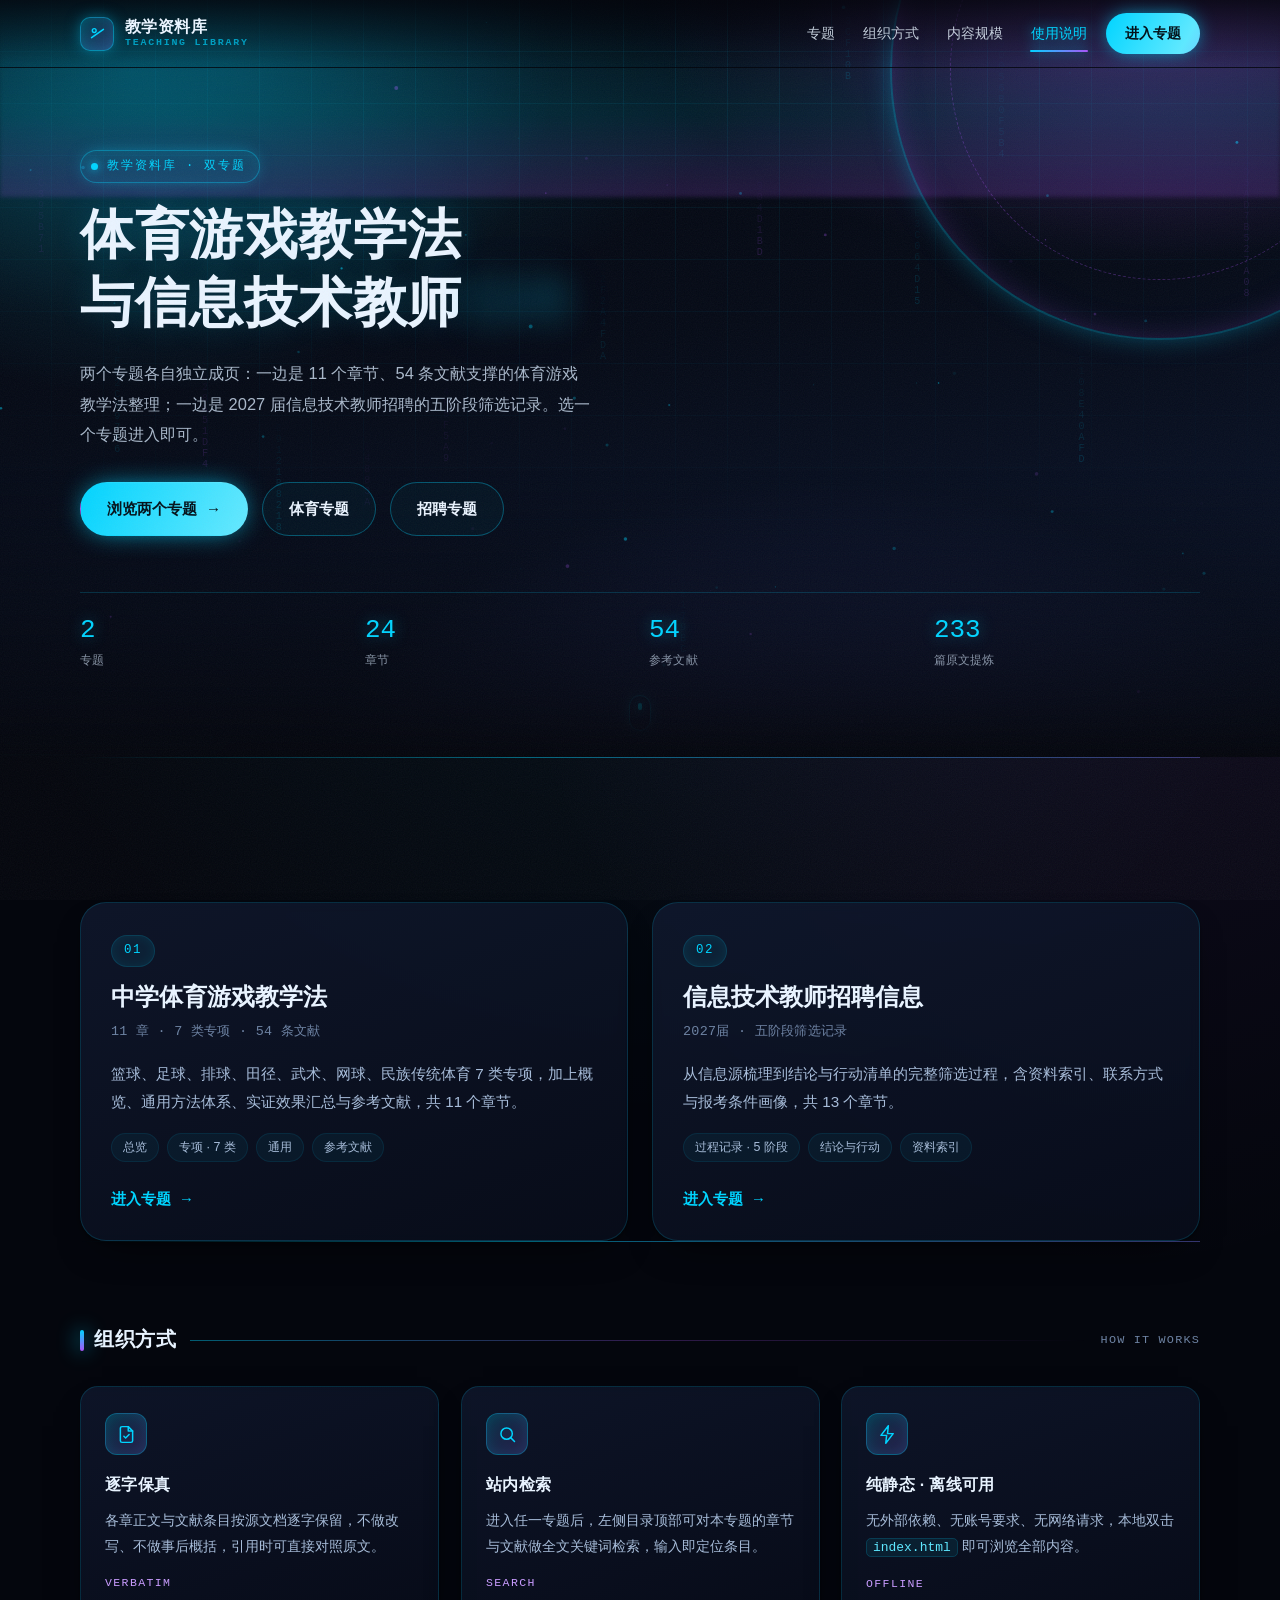
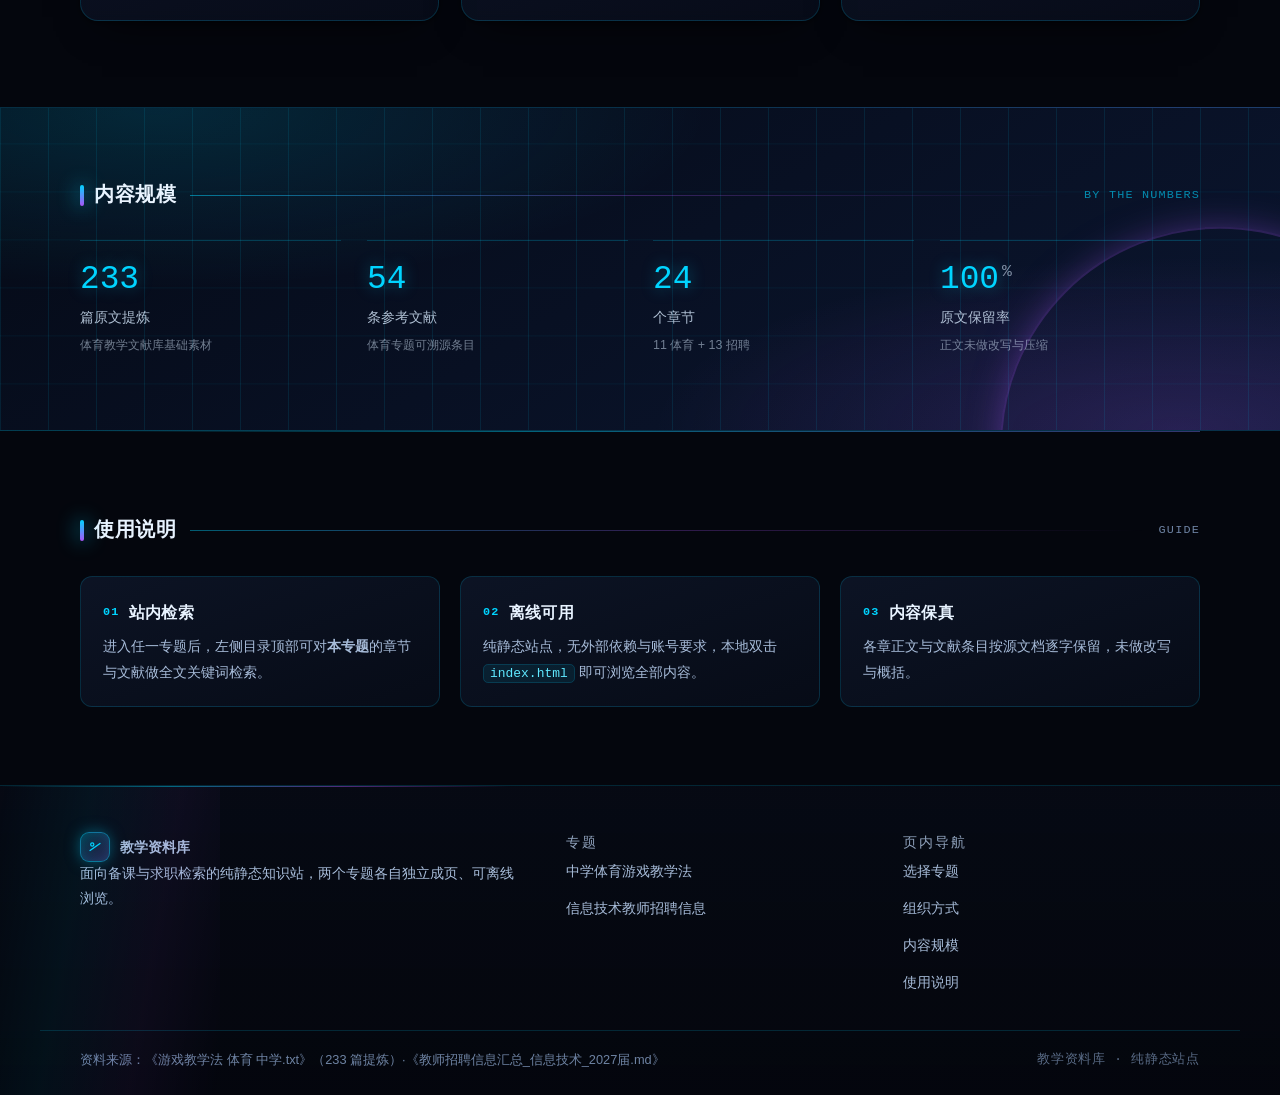
==== commit 6c5edc8a: "首页特效增强两层：Canvas星空/鼠标视差/滚动联动/卡片3D流光/数据带脉冲 + 第二层描边流光/点阵光晕/点击涟漪/鼠标拖尾/页脚光束/标题字符跳动（数字真值/可降级/DOM契约不变）" ====
--- a/index.html
+++ b/index.html
@@ -5,10 +5,11 @@
 <meta name="viewport" content="width=device-width, initial-scale=1">
 <title>教学资料库 · 体育游戏教学法与信息技术教师招聘</title>
 <meta name="description" content="教学资料库：中学体育游戏教学法专项分类整理（11 个章节：概览、7 类专项、通用方法体系、实证效果汇总、参考文献；54 条文献可溯源）与信息技术教师招聘信息筛选记录（2027届），面向备课与求职检索的纯静态知识站。">
-<meta name="theme-color" content="#0F231C">
-<meta name="color-scheme" content="light">
-<link rel="icon" href="data:image/svg+xml,%3Csvg xmlns='http://www.w3.org/2000/svg' viewBox='0 0 32 32'%3E%3Crect width='32' height='32' rx='7' fill='%230F231C'/%3E%3Cpath d='M6 23 L26 9' stroke='%23E9B53C' stroke-width='2.6' stroke-linecap='round'/%3E%3Ccircle cx='10.5' cy='11' r='3.2' fill='none' stroke='%23E9B53C' stroke-width='2.4'/%3E%3C/svg%3E">
+<meta name="theme-color" content="#04060D">
+<meta name="color-scheme" content="dark">
+<link rel="icon" href="data:image/svg+xml,%3Csvg xmlns='http://www.w3.org/2000/svg' viewBox='0 0 32 32'%3E%3Crect width='32' height='32' rx='7' fill='%2304060D'/%3E%3Cpath d='M6 23 L26 9' stroke='%2300D4FF' stroke-width='2.6' stroke-linecap='round'/%3E%3Ccircle cx='10.5' cy='11' r='3.2' fill='none' stroke='%23A855F7' stroke-width='2.4'/%3E%3C/svg%3E">
 <link rel="stylesheet" href="assets/home.css">
+<link rel="stylesheet" href="assets/home-fx2.css">
 <script>document.documentElement.classList.add('js');</script>
 </head>
 <body class="home">
@@ -39,6 +40,26 @@
 <main>
 
   <section class="hero" id="top">
+    <span class="hero__grid" aria-hidden="true"></span>
+    <span class="hero__scan" aria-hidden="true"></span>
+    <span class="hero__particles" aria-hidden="true">
+      <i style="--x:5%;--s:2px;--t:15s;--d:0s;--c:#00D4FF"></i>
+      <i style="--x:11%;--s:1.5px;--t:19s;--d:2.4s;--c:#A855F7"></i>
+      <i style="--x:18%;--s:2.5px;--t:16s;--d:5.1s;--c:#00D4FF"></i>
+      <i style="--x:24%;--s:2px;--t:23s;--d:1.2s;--c:#A855F7"></i>
+      <i style="--x:31%;--s:3px;--t:14.5s;--d:6.3s;--c:#00D4FF"></i>
+      <i style="--x:37%;--s:1.5px;--t:20s;--d:3.2s;--c:#C99CFF"></i>
+      <i style="--x:44%;--s:2px;--t:17s;--d:7.6s;--c:#00D4FF"></i>
+      <i style="--x:51%;--s:2.5px;--t:24s;--d:2.7s;--c:#A855F7"></i>
+      <i style="--x:58%;--s:1.5px;--t:16s;--d:5.4s;--c:#00D4FF"></i>
+      <i style="--x:64%;--s:2px;--t:19.5s;--d:0.6s;--c:#C99CFF"></i>
+      <i style="--x:71%;--s:3px;--t:21s;--d:8.2s;--c:#A855F7"></i>
+      <i style="--x:77%;--s:2px;--t:15.5s;--d:4.1s;--c:#00D4FF"></i>
+      <i style="--x:83%;--s:2.5px;--t:22.5s;--d:1.7s;--c:#A855F7"></i>
+      <i style="--x:88%;--s:1.5px;--t:18s;--d:6.8s;--c:#00D4FF"></i>
+      <i style="--x:94%;--s:2px;--t:20.5s;--d:3.6s;--c:#C99CFF"></i>
+      <i style="--x:98%;--s:1.5px;--t:17.5s;--d:9.3s;--c:#00D4FF"></i>
+    </span>
     <span class="hero__track" aria-hidden="true"></span>
     <span class="hero__lane" aria-hidden="true"></span>
     <div class="wrap hero__inner">
@@ -141,7 +162,7 @@
       <div class="section-head reveal">
         <h2>内容规模</h2>
         <span class="section-head__rule" aria-hidden="true"></span>
-        <span class="section-head__hint" style="color:rgba(232,240,234,.55)">BY THE NUMBERS</span>
+        <span class="section-head__hint">BY THE NUMBERS</span>
       </div>
 
       <div class="numbers">
@@ -231,5 +252,7 @@
 <button type="button" class="totop" id="toTop" aria-label="回到顶部">↑</button>
 
 <script src="assets/home.js"></script>
+<script src="assets/home-fx.js"></script>
+<script src="assets/home-fx2.js"></script>
 </body>
 </html>
--- a/assets/home.css
+++ b/assets/home.css
@@ -1,42 +1,62 @@
 /* =========================================================
    教学资料库 · 首页（多专题入口）
-   设计方向：日光场地（Daylight Field）——与专题页共用一套令牌
-   动效：首屏入场 / 滚动进入 / 悬停反馈 / 渐变位移过渡
+   设计方向：深空霓虹（Deep-Space Neon）+ 特效增强层
+   深蓝黑底 + 青紫霓虹 + 网格/粒子/矩阵雨/扫描线/噪点
    ========================================================= */
 
 :root{
-  --ground:#E9ECE6;
-  --surface:#FFFFFF;
-  --surface-2:#F4F6F1;
-  --rule:#D3D8CE;
-  --rule-soft:#E3E7DE;
-
-  --ink:#111A17;
-  --ink-2:#47534E;
-  --ink-3:#6B766F;
-
-  --deep:#0F231C;
-  --deep-2:#1B3A2E;
-  --deep-3:#08150F;
-  --on-deep:#E8F0EA;
-
-  --court:#E9B53C;
-  --court-2:#F4D183;
-  --clay:#B4442C;
-  --clay-ink:#8E3521;
-  --clay-tint:rgba(180,68,44,.07);
+  /* 底色：深蓝黑 */
+  --bg-0:#04060D;
+  --bg-1:#070C18;
+  --bg-2:#0A1224;
+  --panel:rgba(14,22,42,.62);
+  --panel-2:rgba(18,28,52,.50);
+  --panel-solid:#0C1426;
+
+  /* 霓虹色板 */
+  --cyan:#00D4FF;
+  --cyan-2:#5FE8FF;
+  --violet:#A855F7;
+  --violet-2:#C99CFF;
+  --indigo:#6366F1;
+  --lime:#7CF7C4;
+
+  --cyan-soft:rgba(0,212,255,.12);
+  --violet-soft:rgba(168,85,247,.14);
+  --lime-soft:rgba(124,247,196,.12);
+
+  /* 描边 / 分割 */
+  --rule:rgba(0,212,255,.16);
+  --rule-soft:rgba(0,212,255,.09);
+  --rule-strong:rgba(0,212,255,.34);
+
+  /* 文字 */
+  --ink:#E8F3FF;
+  --ink-2:#A7BCD9;
+  --ink-3:#6E83A3;
+  --on-deep:#EAF4FF;
+
+  /* 深色区块底 */
+  --deep:#050A16;
+  --deep-2:#0B1630;
+  --deep-3:#03060E;
+
+  /* 发光 */
+  --glow-cyan:0 0 22px rgba(0,212,255,.45);
+  --glow-violet:0 0 22px rgba(168,85,247,.45);
+  --glow-text:0 0 18px rgba(0,212,255,.42);
 
   --shell:1200px;
   --gutter:40px;
   --nav-h:68px;
 
   --font-body:"Microsoft YaHei UI","Microsoft YaHei","PingFang SC","Hiragino Sans GB","Segoe UI",sans-serif;
-  --font-serif:"Source Han Serif SC","Noto Serif SC","Songti SC","STSong","SimSun",serif;
+  --font-display:"Microsoft YaHei UI","Microsoft YaHei","PingFang SC","HarmonyOS Sans SC","Segoe UI Variable Display","Segoe UI",system-ui,sans-serif;
   --font-num:"Cascadia Code","JetBrains Mono",Consolas,"Lucida Console",monospace;
 
-  --shadow-1:0 1px 2px rgba(15,35,28,.05),0 10px 24px -14px rgba(15,35,28,.20);
-  --shadow-2:0 2px 6px rgba(15,35,28,.07),0 26px 50px -26px rgba(15,35,28,.30);
-  --shadow-3:0 6px 14px rgba(15,35,28,.10),0 40px 70px -34px rgba(15,35,28,.46);
+  --shadow-1:0 2px 4px rgba(0,0,0,.40),0 18px 40px -22px rgba(0,0,0,.90);
+  --shadow-2:0 4px 10px rgba(0,0,0,.45),0 30px 60px -28px rgba(0,0,0,.95);
+  --shadow-3:0 0 0 1px rgba(0,212,255,.22),0 26px 60px -30px rgba(0,212,255,.55);
 
   --ease:cubic-bezier(.22,.68,.24,1);
   --ease-out:cubic-bezier(.16,.84,.36,1);
@@ -54,7 +74,10 @@
 
 body.home{
   margin:0;
-  background:var(--ground);
+  background:
+    radial-gradient(120% 90% at 50% -12%,rgba(0,212,255,.10),transparent 60%),
+    radial-gradient(90% 70% at 88% 4%,rgba(168,85,247,.12),transparent 62%),
+    var(--bg-0);
   color:var(--ink);
   font:400 16px/1.75 var(--font-body);
   -webkit-font-smoothing:antialiased;
@@ -62,16 +85,40 @@
   overflow-x:hidden;
 }
 
+/* 全局噪点叠加（纯装饰，不参与交互） */
+body.home::after{
+  content:"";
+  position:fixed;
+  inset:0;
+  z-index:3;
+  pointer-events:none;
+  opacity:.05;
+  background-image:url("data:image/svg+xml,%3Csvg xmlns='http://www.w3.org/2000/svg' width='140' height='140'%3E%3Cfilter id='n'%3E%3CfeTurbulence type='fractalNoise' baseFrequency='0.85' numOctaves='3' stitchTiles='stitch'/%3E%3C/filter%3E%3Crect width='140' height='140' filter='url(%23n)'/%3E%3C/svg%3E");
+  animation:grain 1.7s steps(3) infinite;
+}
+
+::selection{background:rgba(0,212,255,.30);color:#F2FBFF}
+
+::-webkit-scrollbar{width:11px;height:11px}
+::-webkit-scrollbar-track{background:#04060D}
+::-webkit-scrollbar-thumb{
+  background:linear-gradient(180deg,rgba(0,212,255,.75),rgba(168,85,247,.75));
+  border-radius:99px;
+  border:2px solid #04060D;
+}
+::-webkit-scrollbar-thumb:hover{background:linear-gradient(180deg,var(--cyan),var(--violet))}
+
 a{color:inherit}
 code{
   font-family:var(--font-num);
   font-size:.9em;
-  background:var(--surface-2);
+  background:rgba(0,212,255,.08);
   border:1px solid var(--rule);
   border-radius:5px;
   padding:1px 6px;
-}
-:focus-visible{outline:2px solid var(--clay);outline-offset:3px;border-radius:4px}
+  color:var(--cyan-2);
+}
+:focus-visible{outline:2px solid var(--cyan);outline-offset:3px;border-radius:4px}
 
 .wrap{width:100%;max-width:var(--shell);margin:0 auto;padding:0 var(--gutter)}
 
@@ -80,12 +127,14 @@
   from{transform:translateY(26px)}
   to{transform:none}
 }
-/* 数字入场强调：只做位移，数值恒为真值，不使用透明度与计数 */
+/* 数字入场强调：只做位移 + 霓虹脉冲，数值恒为 HTML 真值 */
 @keyframes numPop{
-  from{transform:translateY(9px) scale(.97)}
-  to{transform:none}
-}
-.stat__num.is-pop,.number__num.is-pop{animation:numPop .62s var(--ease) both}
+  0%{transform:translateY(9px) scale(.97);text-shadow:0 0 0 rgba(0,212,255,0)}
+  38%{text-shadow:0 0 30px rgba(0,212,255,.95),0 0 52px rgba(168,85,247,.55)}
+  68%{text-shadow:0 0 10px rgba(0,212,255,.35)}
+  100%{transform:none;text-shadow:0 0 16px rgba(0,212,255,.40)}
+}
+.stat__num.is-pop,.number__num.is-pop{animation:numPop .7s var(--ease) both}
 @keyframes drift{
   0%,100%{transform:translate3d(0,0,0) scale(1)}
   50%{transform:translate3d(-2.6%,2%,0) scale(1.07)}
@@ -96,14 +145,85 @@
   60%{opacity:.32;transform:translateY(13px)}
   100%{opacity:1;transform:translateY(0)}
 }
-@keyframes bandSlide{
+/* 数据流线条纵向推进 */
+@keyframes dataFlow{
   from{background-position:0 0}
-  to{background-position:0 -520px}
+  to{background-position:0 -560px}
 }
 @keyframes pulseRing{
   0%{transform:scale(.9);opacity:.55}
   70%{transform:scale(1.5);opacity:0}
   100%{transform:scale(1.5);opacity:0}
+}
+/* 网格缓速漂移 */
+@keyframes gridDrift{
+  from{background-position:0 0,0 0}
+  to{background-position:52px 52px,52px 52px}
+}
+/* 霓虹扫光自上而下 */
+@keyframes scanSweep{
+  0%{transform:translateY(-130%);opacity:0}
+  10%{opacity:.95}
+  88%{opacity:.85}
+  100%{transform:translateY(430%);opacity:0}
+}
+/* 粒子自下而上流动 */
+@keyframes floatUp{
+  0%{transform:translateY(0);opacity:0}
+  12%{opacity:.95}
+  85%{opacity:.55}
+  100%{transform:translateY(calc(-1 * var(--rise,78vh)));opacity:0}
+}
+@keyframes flicker{
+  0%,100%{opacity:.9}
+  47%{opacity:.9}
+  48%{opacity:.35}
+  49%{opacity:.9}
+  72%{opacity:.9}
+  73%{opacity:.5}
+  74%{opacity:.9}
+}
+@keyframes titleShift{
+  0%,100%{background-position:0% 50%}
+  50%{background-position:100% 50%}
+}
+@keyframes beamSlide{
+  0%{transform:translateX(-120%)}
+  100%{transform:translateX(320%)}
+}
+/* 全局噪点抖动 */
+@keyframes grain{
+  0%{transform:translate3d(0,0,0)}
+  33%{transform:translate3d(-2%,1%,0)}
+  66%{transform:translate3d(1.5%,-2%,0)}
+  100%{transform:translate3d(0,0,0)}
+}
+/* 区块霓虹分隔线流光 */
+@keyframes dividerSheen{
+  0%,100%{background-position:0% 50%}
+  50%{background-position:100% 50%}
+}
+/* 卡片霓虹扫光 */
+@keyframes cardSweep{
+  from{transform:rotate(14deg) translateX(-170%)}
+  to{transform:rotate(14deg) translateX(620%)}
+}
+/* 数据带描边流光 */
+@keyframes railBeam{
+  0%{background-position:-120% 0}
+  100%{background-position:220% 0}
+}
+/* 标题逐字入场：仅位移 + 模糊，不涉及透明度 */
+@keyframes chIn{
+  from{transform:translateY(22px) scale(.94);filter:blur(9px) brightness(1.9)}
+  to{transform:none;filter:blur(0) brightness(1)}
+}
+/* 启动扫描条 */
+@keyframes bootSweep{
+  0%{transform:translateX(-40%);opacity:0}
+  10%{opacity:1}
+  85%{opacity:1}
+  100%{transform:translateX(420%);opacity:0}
 }
 
 /* 滚动进入（由 home.js 添加 .is-in） */
@@ -115,6 +235,65 @@
 }
 html.js .reveal.is-in{opacity:1;transform:none}
 
+/* ================= 特效层（由 home-fx.js 注入/驱动） ================= */
+
+/* 启动扫描条 */
+.fx-boot{
+  position:fixed;
+  left:0;top:0;
+  height:2px;
+  width:26%;
+  z-index:90;
+  pointer-events:none;
+  background:linear-gradient(90deg,transparent,var(--cyan),#FFFFFF,var(--violet),transparent);
+  box-shadow:0 0 22px rgba(0,212,255,.9);
+  animation:bootSweep 1.2s var(--ease-out) .08s 1 both;
+}
+
+/* 鼠标跟随光晕 */
+.fx-cursor-layer{
+  position:fixed;
+  inset:0;
+  z-index:5;
+  overflow:hidden;
+  pointer-events:none;
+  opacity:0;
+  transition:opacity .5s var(--ease);
+}
+.fx-cursor-layer.is-on{opacity:1}
+.fx-cursor{
+  position:absolute;
+  left:-260px;top:-260px;
+  width:520px;height:520px;
+  border-radius:50%;
+  background:radial-gradient(circle,rgba(0,212,255,.13),rgba(168,85,247,.09) 44%,transparent 70%);
+  filter:blur(3px);
+  will-change:transform;
+}
+
+/* 首屏 Canvas（星空 / 数据雨） */
+.hero__canvas{
+  position:absolute;
+  inset:0;
+  z-index:0;
+  width:100%;
+  height:100%;
+  opacity:.9;
+  pointer-events:none;
+}
+
+/* 首屏视差承载层 */
+.hero__particles,.hero__lane,.hero__inner{will-change:transform}
+
+/* 标题逐字 */
+.hero__title.is-split{animation:none}
+.hero__title .ch{
+  display:inline-block;
+  animation:chIn .64s var(--ease-out) both;
+  animation-delay:calc(var(--ci,0) * 38ms + 140ms);
+  will-change:transform,filter;
+}
+
 /* ================= 顶部进度条 ================= */
 .scroll-progress{
   position:fixed;
@@ -128,7 +307,8 @@
   height:100%;
   transform:scaleX(0);
   transform-origin:0 50%;
-  background:linear-gradient(90deg,var(--court),var(--clay));
+  background:linear-gradient(90deg,var(--cyan),var(--indigo),var(--violet));
+  box-shadow:0 0 12px rgba(0,212,255,.75);
   transition:transform .12s linear;
 }
 
@@ -141,19 +321,19 @@
   display:flex;
   align-items:center;
   color:var(--on-deep);
-  background:linear-gradient(180deg,rgba(8,21,15,.66),rgba(8,21,15,0));
+  background:linear-gradient(180deg,rgba(4,6,13,.82),rgba(4,6,13,0));
   transition:height .32s var(--ease),background .38s var(--ease),color .38s var(--ease),
              box-shadow .38s var(--ease),border-color .38s var(--ease);
   border-bottom:1px solid transparent;
 }
 .nav.is-stuck{
   height:60px;
-  background:rgba(255,255,255,.92);
-  -webkit-backdrop-filter:blur(14px) saturate(1.25);
-  backdrop-filter:blur(14px) saturate(1.25);
+  background:rgba(6,10,20,.86);
+  -webkit-backdrop-filter:blur(16px) saturate(1.3);
+  backdrop-filter:blur(16px) saturate(1.3);
   color:var(--ink);
   border-bottom-color:var(--rule);
-  box-shadow:0 12px 34px -26px rgba(15,35,28,.55);
+  box-shadow:0 14px 40px -26px rgba(0,212,255,.55);
 }
 .nav__inner{
   display:flex;
@@ -168,74 +348,107 @@
   width:34px;height:34px;
   border-radius:10px;
   display:grid;place-items:center;
-  background:linear-gradient(140deg,var(--deep-2),var(--deep-3));
-  border:1px solid rgba(233,181,60,.42);
-  color:var(--court);
+  background:linear-gradient(140deg,rgba(0,212,255,.18),rgba(168,85,247,.22));
+  border:1px solid rgba(0,212,255,.45);
+  color:var(--cyan);
+  box-shadow:0 0 16px -2px rgba(0,212,255,.5),inset 0 0 12px rgba(0,212,255,.18);
   transition:transform .45s var(--ease-spring),box-shadow .35s var(--ease);
 }
-.brand:hover .brand__mark{transform:rotate(-8deg) scale(1.06);box-shadow:0 10px 22px -14px rgba(233,181,60,.9)}
+.brand:hover .brand__mark{transform:rotate(-8deg) scale(1.06);box-shadow:0 0 24px rgba(0,212,255,.85),inset 0 0 16px rgba(168,85,247,.35)}
 .brand__mark svg{width:19px;height:19px;display:block}
 .brand__text{
   display:flex;flex-direction:column;line-height:1.24;
-  font-family:var(--font-serif);
+  font-family:var(--font-display);
   font-size:1rem;
   font-weight:700;
-  letter-spacing:.02em;
+  letter-spacing:.03em;
   white-space:nowrap;
 }
 .brand__text em{
   font-family:var(--font-num);
   font-style:normal;
   font-size:.62rem;
-  letter-spacing:.16em;
+  letter-spacing:.18em;
   text-transform:uppercase;
-  opacity:.62;
-}
-
-.nav__links{display:flex;align-items:center;gap:26px}
+  opacity:.66;
+  color:var(--cyan);
+}
+
+.nav__links{position:relative;display:flex;align-items:center;gap:26px}
 .nav__links a{
   position:relative;
   padding:6px 1px;
   font-size:.9rem;
   text-decoration:none;
-  color:rgba(232,240,234,.82);
-  transition:color .28s var(--ease);
+  color:rgba(232,244,255,.82);
+  transition:color .28s var(--ease),text-shadow .28s var(--ease);
 }
 .nav__links a::after{
   content:"";
   position:absolute;
   left:0;right:0;bottom:0;
   height:1.5px;
-  background:currentColor;
+  background:linear-gradient(90deg,var(--cyan),var(--violet));
+  box-shadow:0 0 10px rgba(0,212,255,.8);
   transform:scaleX(0);
   transform-origin:left center;
   transition:transform .32s var(--ease);
 }
-.nav__links a:hover{color:#fff}
+.nav__links a:hover{color:#fff;text-shadow:0 0 14px rgba(0,212,255,.7)}
 .nav__links a:hover::after{transform:scaleX(1)}
 .nav.is-stuck .nav__links a{color:var(--ink-2)}
-.nav.is-stuck .nav__links a:hover{color:var(--clay-ink)}
+.nav.is-stuck .nav__links a:hover{color:var(--cyan)}
 .nav.is-stuck .brand__text{color:var(--ink)}
+.nav__links a.is-active{color:var(--cyan);text-shadow:0 0 14px rgba(0,212,255,.7)}
+.nav__links a.is-active::after{transform:scaleX(0)}
+
+/* 导航 active 滑动指示条 */
+.nav__ink{
+  position:absolute;
+  left:0;bottom:-3px;
+  height:2px;
+  width:0;
+  border-radius:2px;
+  background:linear-gradient(90deg,var(--cyan),var(--violet));
+  box-shadow:0 0 12px rgba(0,212,255,.85);
+  opacity:0;
+  pointer-events:none;
+  transition:transform .44s var(--ease),width .44s var(--ease),opacity .3s var(--ease);
+}
+.nav__ink.is-on{opacity:1}
 
 .nav__cta{
+  position:relative;
+  overflow:hidden;
   flex:0 0 auto;
   padding:9px 19px;
   border-radius:99px;
   font-size:.85rem;
   font-weight:700;
   text-decoration:none;
-  color:#17251D;
-  background-color:var(--court);
-  background-image:linear-gradient(120deg,var(--court) 0%,var(--court-2) 42%,var(--clay) 100%);
+  color:#03121B;
+  background-color:var(--cyan);
+  background-image:linear-gradient(120deg,var(--cyan) 0%,var(--cyan-2) 40%,var(--violet) 100%);
   background-size:230% 100%;
   background-position:0% 0%;
-  box-shadow:0 10px 24px -18px rgba(233,181,60,.95);
+  box-shadow:0 0 20px -4px rgba(0,212,255,.85);
   transition:background-position .65s var(--ease),transform .3s var(--ease),box-shadow .3s var(--ease);
 }
+.nav__cta::after,.btn::after{
+  content:"";
+  position:absolute;
+  inset:0;
+  border-radius:inherit;
+  background:radial-gradient(180px 90px at var(--bx,50%) var(--by,50%),rgba(255,255,255,.30),transparent 70%);
+  opacity:0;
+  transition:opacity .3s var(--ease);
+  pointer-events:none;
+}
+.nav__cta:hover::after,.btn:hover::after{opacity:1}
 .nav__cta:hover{
   background-position:100% 0;
   transform:translateY(-1px);
-  box-shadow:0 14px 26px -16px rgba(180,68,44,.85);
+  box-shadow:0 0 28px -2px rgba(168,85,247,.9);
 }
 
 .nav__burger{
@@ -269,35 +482,77 @@
   position:relative;
   overflow:hidden;
   padding-top:calc(var(--nav-h) + 30px);
-  background:linear-gradient(160deg,var(--deep-3) 0%,var(--deep) 46%,var(--deep-2) 100%);
+  background:
+    radial-gradient(60% 55% at 18% 8%,rgba(0,212,255,.16),transparent 66%),
+    radial-gradient(55% 52% at 88% 0%,rgba(168,85,247,.20),transparent 68%),
+    linear-gradient(170deg,var(--deep-3) 0%,var(--deep) 46%,var(--deep-2) 100%);
   color:var(--on-deep);
-}
-.hero::before{           /* 缓慢漂移的光斑 */
+  isolation:isolate;
+}
+.hero::before{           /* 缓慢漂移的霓虹光斑 */
   content:"";
   position:absolute;
   inset:-22% -12%;
   background:
-    radial-gradient(38% 42% at 18% 22%,rgba(233,181,60,.18),transparent 70%),
-    radial-gradient(34% 40% at 84% 10%,rgba(180,68,44,.22),transparent 72%),
-    radial-gradient(48% 52% at 62% 98%,rgba(27,58,46,.62),transparent 74%);
+    radial-gradient(38% 42% at 18% 22%,rgba(0,212,255,.22),transparent 70%),
+    radial-gradient(34% 40% at 84% 10%,rgba(168,85,247,.24),transparent 72%),
+    radial-gradient(48% 52% at 62% 98%,rgba(99,102,241,.28),transparent 74%);
   animation:drift 22s var(--ease) infinite;
   pointer-events:none;
 }
-.hero::after{            /* 场地竖线栅格 */
-  content:"";
-  position:absolute;
-  inset:0;
-  background-image:repeating-linear-gradient(90deg,rgba(232,240,234,.055) 0 1px,transparent 1px 52px);
-  -webkit-mask-image:linear-gradient(180deg,rgba(0,0,0,.9),transparent 88%);
-  mask-image:linear-gradient(180deg,rgba(0,0,0,.9),transparent 88%);
-  pointer-events:none;
-}
-.hero__track{            /* 跑道圆环 */
+.hero::after{            /* 底部渐隐遮罩，衔接正文 */
+  content:"";
+  position:absolute;
+  inset:auto 0 0 0;
+  height:38%;
+  background:linear-gradient(180deg,transparent,var(--bg-0));
+  pointer-events:none;
+}
+/* 暗色网格装饰 */
+.hero__grid{
+  position:absolute;
+  inset:-1px;
+  background-image:
+    linear-gradient(rgba(0,212,255,.085) 1px,transparent 1px),
+    linear-gradient(90deg,rgba(0,212,255,.085) 1px,transparent 1px);
+  background-size:52px 52px,52px 52px;
+  -webkit-mask-image:radial-gradient(130% 95% at 50% 6%,rgba(0,0,0,.95),transparent 76%);
+  mask-image:radial-gradient(130% 95% at 50% 6%,rgba(0,0,0,.95),transparent 76%);
+  animation:gridDrift 26s linear infinite;
+  pointer-events:none;
+}
+/* 霓虹扫光 */
+.hero__scan{
+  position:absolute;
+  left:0;right:0;top:0;
+  height:26%;
+  background:linear-gradient(180deg,transparent,rgba(0,212,255,.10) 58%,rgba(168,85,247,.18));
+  filter:blur(2px);
+  animation:scanSweep 8.5s var(--ease) infinite;
+  pointer-events:none;
+}
+/* 粒子流动 */
+.hero__particles{position:absolute;inset:0;overflow:hidden;pointer-events:none}
+.hero__particles i{
+  position:absolute;
+  left:var(--x,50%);
+  bottom:-12px;
+  width:var(--s,2px);height:var(--s,2px);
+  border-radius:50%;
+  background:var(--c,var(--cyan));
+  color:var(--c,var(--cyan));
+  box-shadow:0 0 8px currentColor,0 0 18px currentColor;
+  opacity:0;
+  animation:floatUp var(--t,16s) linear var(--d,0s) infinite;
+}
+/* 跑道圆环（改为霓虹数据环） */
+.hero__track{
   position:absolute;
   top:-200px;right:-150px;
   width:540px;height:540px;
-  border:2px solid rgba(233,181,60,.30);
+  border:2px solid rgba(0,212,255,.28);
   border-radius:50%;
+  box-shadow:0 0 30px -8px rgba(0,212,255,.5),inset 0 0 40px -18px rgba(168,85,247,.55);
   animation:spinSlow 54s linear infinite;
   pointer-events:none;
 }
@@ -305,14 +560,15 @@
   content:"";
   position:absolute;
   inset:58px;
-  border:1px dashed rgba(233,181,60,.24);
+  border:1px dashed rgba(168,85,247,.30);
   border-radius:50%;
 }
 .hero__lane{
   position:absolute;
   left:0;bottom:0;
-  width:210px;height:5px;
-  background:linear-gradient(90deg,var(--clay),rgba(180,68,44,.1));
+  width:230px;height:3px;
+  background:linear-gradient(90deg,var(--cyan),rgba(0,212,255,.05));
+  box-shadow:0 0 14px rgba(0,212,255,.7);
   pointer-events:none;
 }
 
@@ -329,45 +585,44 @@
   align-items:center;
   gap:9px;
   padding:5px 13px 5px 10px;
-  border:1px solid rgba(233,181,60,.34);
+  border:1px solid rgba(0,212,255,.38);
   border-radius:99px;
-  background:rgba(233,181,60,.08);
+  background:rgba(0,212,255,.07);
   font-family:var(--font-num);
   font-size:.76rem;
-  letter-spacing:.14em;
+  letter-spacing:.16em;
   text-transform:uppercase;
-  color:var(--court);
+  color:var(--cyan);
+  box-shadow:0 0 18px -6px rgba(0,212,255,.6),inset 0 0 14px rgba(0,212,255,.08);
 }
 .hero__kicker::before{
   content:"";
   width:7px;height:7px;
   border-radius:50%;
-  background:var(--court);
-  box-shadow:0 0 0 0 rgba(233,181,60,.6);
+  background:var(--cyan);
+  box-shadow:0 0 0 0 rgba(0,212,255,.6),0 0 10px rgba(0,212,255,.9);
   animation:pulseRing 2.6s var(--ease) infinite;
 }
 
 .hero__title{
   margin:0 0 22px;
-  font-family:var(--font-serif);
+  font-family:var(--font-display);
   font-size:clamp(2.05rem,4.9vw,3.4rem);
-  font-weight:700;
-  line-height:1.26;
+  font-weight:800;
+  line-height:1.24;
   letter-spacing:.01em;
   max-width:24ch;
+  text-shadow:0 0 30px rgba(0,212,255,.18);
 }
 .hero__title b{
-  font-weight:700;
-  background:linear-gradient(96deg,var(--court) 0%,var(--court-2) 52%,var(--court) 100%);
+  font-weight:800;
+  background:linear-gradient(96deg,var(--cyan) 0%,var(--cyan-2) 34%,var(--violet) 70%,var(--cyan) 100%);
   background-size:220% 100%;
   -webkit-background-clip:text;
   background-clip:text;
   color:transparent;
+  filter:drop-shadow(0 0 16px rgba(0,212,255,.55));
   animation:titleShift 9s var(--ease) infinite;
-}
-@keyframes titleShift{
-  0%,100%{background-position:0% 50%}
-  50%{background-position:100% 50%}
 }
 
 .hero__desc{
@@ -375,7 +630,7 @@
   max-width:56ch;
   font-size:1.03rem;
   line-height:1.86;
-  color:rgba(232,240,234,.78);
+  color:rgba(210,228,248,.80);
 }
 
 .hero__cta{
@@ -386,6 +641,8 @@
 }
 
 .btn{
+  position:relative;
+  overflow:hidden;
   display:inline-flex;
   align-items:center;
   gap:9px;
@@ -398,29 +655,30 @@
   transition:transform .3s var(--ease),box-shadow .3s var(--ease),
              background-position .7s var(--ease),border-color .3s var(--ease),color .3s var(--ease);
 }
-.btn i{font-style:normal;transition:transform .3s var(--ease)}
+.btn i{position:relative;z-index:1;font-style:normal;transition:transform .3s var(--ease)}
 .btn:hover i{transform:translateX(5px)}
 .btn--primary{
-  color:#17251D;
-  background-image:linear-gradient(118deg,var(--court) 0%,var(--court-2) 46%,var(--clay) 100%);
+  color:#03121B;
+  background-image:linear-gradient(118deg,var(--cyan) 0%,var(--cyan-2) 44%,var(--violet) 100%);
   background-size:230% 100%;
   background-position:0% 50%;
-  box-shadow:0 16px 34px -22px rgba(233,181,60,.95);
+  box-shadow:0 0 26px -6px rgba(0,212,255,.9);
 }
 .btn--primary:hover{
   background-position:100% 50%;
   transform:translateY(-2px);
-  box-shadow:0 22px 40px -22px rgba(180,68,44,.8);
+  box-shadow:0 0 34px -4px rgba(168,85,247,.95);
 }
 .btn--ghost{
   color:var(--on-deep);
-  border-color:rgba(232,240,234,.32);
-  background:rgba(232,240,234,.04);
+  border-color:rgba(0,212,255,.34);
+  background:rgba(0,212,255,.04);
 }
 .btn--ghost:hover{
-  border-color:var(--court);
-  color:var(--court);
-  background:rgba(233,181,60,.09);
+  border-color:var(--cyan);
+  color:var(--cyan);
+  background:rgba(0,212,255,.10);
+  box-shadow:0 0 22px -8px rgba(0,212,255,.9);
   transform:translateY(-2px);
 }
 
@@ -430,7 +688,7 @@
   grid-template-columns:repeat(4,minmax(0,1fr));
   gap:0 18px;
   margin-top:56px;
-  border-top:1px solid rgba(232,240,234,.16);
+  border-top:1px solid rgba(0,212,255,.18);
 }
 .stat{
   position:relative;
@@ -446,7 +704,8 @@
   top:-1px;left:0;
   width:0;
   height:2px;
-  background:var(--court);
+  background:linear-gradient(90deg,var(--cyan),var(--violet));
+  box-shadow:0 0 12px rgba(0,212,255,.8);
   transition:width .5s var(--ease);
 }
 .stat:hover::before{width:56%}
@@ -455,18 +714,21 @@
   font-family:var(--font-num);
   font-size:1.62rem;
   line-height:1.2;
-  color:var(--court);
+  color:var(--cyan);
   font-variant-numeric:tabular-nums;
-}
-.stat__label{font-size:.78rem;letter-spacing:.02em;color:rgba(232,240,234,.62)}
+  text-shadow:0 0 16px rgba(0,212,255,.40);
+  animation:flicker 6.4s linear infinite;
+}
+.stat__label{font-size:.78rem;letter-spacing:.02em;color:rgba(210,228,248,.62)}
 
 .hero__cue{
   position:absolute;
   left:50%;bottom:26px;
   width:22px;height:36px;
   margin-left:-11px;
-  border:1.5px solid rgba(232,240,234,.3);
+  border:1.5px solid rgba(0,212,255,.34);
   border-radius:13px;
+  box-shadow:0 0 16px -6px rgba(0,212,255,.8);
   pointer-events:none;
 }
 .hero__cue::after{
@@ -476,11 +738,12 @@
   width:4px;height:7px;
   margin-left:-2px;
   border-radius:2px;
-  background:var(--court);
+  background:var(--cyan);
+  box-shadow:0 0 10px rgba(0,212,255,.9);
   animation:cue 2.4s var(--ease) infinite;
 }
 
-/* 首屏入场序列 */
+/* 首屏入场序列（仅位移，不含透明度） */
 .hero__kicker{animation:heroUp .78s var(--ease-out) .04s both}
 .hero__title{animation:heroUp .82s var(--ease-out) .14s both}
 .hero__desc{animation:heroUp .82s var(--ease-out) .26s both}
@@ -489,7 +752,18 @@
 
 /* ================= 区块 ================= */
 section[id],.band{scroll-margin-top:calc(var(--nav-h) + 16px)}
-.section{padding-top:82px}
+.section{position:relative;padding-top:82px}
+/* 区块间霓虹分隔线 + 流光 */
+.section::before{
+  content:"";
+  position:absolute;
+  top:0;
+  left:var(--gutter);right:var(--gutter);
+  height:1px;
+  background-image:linear-gradient(90deg,transparent,rgba(0,212,255,.45) 18%,rgba(168,85,247,.40) 55%,transparent);
+  background-size:220% 100%;
+  animation:dividerSheen 9s var(--ease) infinite;
+}
 .section-head{
   display:flex;
   align-items:center;
@@ -500,10 +774,10 @@
   position:relative;
   margin:0;
   padding-left:14px;
-  font-family:var(--font-serif);
+  font-family:var(--font-display);
   font-size:1.24rem;
-  font-weight:700;
-  letter-spacing:.02em;
+  font-weight:800;
+  letter-spacing:.03em;
   white-space:nowrap;
 }
 .section-head h2::before{
@@ -513,16 +787,38 @@
   width:4px;height:1.05em;
   margin-top:-.52em;
   border-radius:2px;
-  background:linear-gradient(180deg,var(--court),var(--clay));
-}
-.section-head__rule{flex:1 1 auto;height:1px;background:var(--rule)}
+  background:linear-gradient(180deg,var(--cyan),var(--violet));
+  box-shadow:0 0 12px rgba(0,212,255,.85);
+  transform-origin:center top;
+}
+.section-head__rule{
+  flex:1 1 auto;
+  height:1px;
+  background:linear-gradient(90deg,rgba(0,212,255,.42),rgba(168,85,247,.28),transparent);
+  transform-origin:left center;
+}
 .section-head__hint{
   font-family:var(--font-num);
   font-size:.74rem;
-  letter-spacing:.08em;
+  letter-spacing:.1em;
   color:var(--ink-3);
   white-space:nowrap;
 }
+/* 区块标题逐段点亮：仅在启用 JS 时先收起，无 JS 时保持完整可见 */
+html.js .section-head__rule{
+  transform:scaleX(0);
+  transition:transform 1.05s var(--ease-out) .1s;
+}
+html.js .section-head.is-lit .section-head__rule{transform:scaleX(1)}
+html.js .section-head h2::before{
+  transform:scaleY(0);
+  transition:transform .6s var(--ease-spring) .05s,box-shadow .6s var(--ease);
+}
+html.js .section-head.is-lit h2::before{
+  transform:scaleY(1);
+  box-shadow:0 0 20px rgba(0,212,255,1);
+}
+.band .section-head.is-lit h2::before{box-shadow:0 0 20px rgba(0,212,255,1)}
 
 /* ================= 专题卡片 ================= */
 .cards{display:grid;grid-template-columns:repeat(2,minmax(0,1fr));gap:24px}
@@ -532,91 +828,139 @@
   display:flex;
   flex-direction:column;
   padding:32px 30px 28px;
-  background:var(--surface);
+  background:linear-gradient(160deg,rgba(18,28,52,.72),rgba(9,15,30,.72));
   border:1px solid var(--rule);
   border-radius:var(--r-xl);
   box-shadow:var(--shadow-1);
   text-decoration:none;
   overflow:hidden;
+  -webkit-backdrop-filter:blur(6px);
+  backdrop-filter:blur(6px);
   transition:transform .34s var(--ease),box-shadow .34s var(--ease),border-color .34s var(--ease);
 }
-.card::before{           /* 左侧竖条 */
+.card.is-3d{
+  transition:transform .16s linear,box-shadow .34s var(--ease),border-color .34s var(--ease);
+  will-change:transform;
+}
+.card::before{           /* 左侧霓虹竖条 */
   content:"";
   position:absolute;
   left:0;top:0;
   width:3px;height:0;
-  background:linear-gradient(180deg,var(--court),var(--clay));
+  background:linear-gradient(180deg,var(--cyan),var(--violet));
+  box-shadow:0 0 14px rgba(0,212,255,.8);
   transition:height .42s var(--ease);
 }
-.card::after{            /* 跟随鼠标的光晕 */
+.card::after{            /* 跟随鼠标的霓虹光晕 */
   content:"";
   position:absolute;
   inset:0;
-  background:radial-gradient(440px 240px at var(--mx,50%) var(--my,0%),rgba(233,181,60,.17),transparent 70%);
+  background:radial-gradient(440px 240px at var(--mx,50%) var(--my,0%),rgba(0,212,255,.20),rgba(168,85,247,.10) 46%,transparent 72%);
   opacity:0;
   transition:opacity .38s var(--ease);
   pointer-events:none;
 }
-.card:hover{transform:translateY(-6px);box-shadow:var(--shadow-3);border-color:rgba(180,68,44,.42)}
+/* 霓虹扫光（由 home-fx.js 注入的装饰层） */
+.card__scan{
+  position:absolute;
+  inset:0;
+  z-index:1;
+  border-radius:inherit;
+  overflow:hidden;
+  opacity:0;
+  pointer-events:none;
+  transition:opacity .3s var(--ease);
+}
+.card__scan::before{
+  content:"";
+  position:absolute;
+  top:-60%;left:-45%;
+  width:40%;height:220%;
+  background:linear-gradient(100deg,transparent,rgba(0,212,255,.20) 42%,rgba(255,255,255,.16) 50%,rgba(168,85,247,.20) 60%,transparent);
+}
+.card:hover{
+  transform:translateY(-6px);
+  box-shadow:0 0 0 1px rgba(0,212,255,.30),0 30px 66px -30px rgba(0,212,255,.60);
+  border-color:rgba(0,212,255,.42);
+}
 .card:hover::before{height:100%}
 .card:hover::after{opacity:1}
-.card:focus-visible{outline:2px solid var(--clay);outline-offset:4px}
+.card:hover .card__scan{opacity:1}
+.card:hover .card__scan::before{animation:cardSweep 1.15s var(--ease-out) .04s 1 both}
+.card:focus-visible{outline:2px solid var(--cyan);outline-offset:4px}
 
 .card__no{
   position:relative;
+  z-index:2;
   align-self:flex-start;
   margin:0 0 14px;
   padding:4px 12px;
   border:1px solid var(--rule);
   border-radius:99px;
-  background:var(--surface-2);
+  background:rgba(0,212,255,.07);
   font-family:var(--font-num);
   font-size:.78rem;
-  letter-spacing:.1em;
-  color:var(--clay);
-  transition:background-color .34s var(--ease),border-color .34s var(--ease),transform .34s var(--ease);
-}
-.card:hover .card__no{background:var(--clay-tint);border-color:rgba(180,68,44,.4);transform:translateY(-1px)}
+  letter-spacing:.12em;
+  color:var(--cyan);
+  box-shadow:inset 0 0 12px rgba(0,212,255,.08);
+  transition:background-color .34s var(--ease),border-color .34s var(--ease),transform .34s var(--ease),box-shadow .34s var(--ease);
+}
+.card:hover .card__no{
+  background:rgba(0,212,255,.14);
+  border-color:rgba(0,212,255,.45);
+  box-shadow:0 0 18px -6px rgba(0,212,255,.9);
+  transform:translateY(-1px);
+}
 .card__title{
   position:relative;
+  z-index:2;
   margin:0 0 7px;
-  font-family:var(--font-serif);
-  font-size:1.55rem;
-  font-weight:700;
+  font-family:var(--font-display);
+  font-size:1.52rem;
+  font-weight:800;
   line-height:1.34;
-}
-.card__note{margin:0 0 16px;font-size:.84rem;color:var(--ink-3)}
+  color:var(--ink);
+}
+.card__note{position:relative;z-index:2;margin:0 0 16px;font-size:.84rem;color:var(--ink-3);font-family:var(--font-num);letter-spacing:.02em}
 .card__desc{
   position:relative;
+  z-index:2;
   margin:0 0 18px;
   font-size:.95rem;
   line-height:1.82;
   color:var(--ink-2);
 }
 
-.chips{display:flex;flex-wrap:wrap;gap:8px;margin-bottom:24px}
+.chips{position:relative;z-index:2;display:flex;flex-wrap:wrap;gap:8px;margin-bottom:24px}
 .chip{
   font-size:.78rem;
   line-height:1.5;
   padding:4px 11px;
-  border:1px solid var(--rule);
+  border:1px solid var(--rule-soft);
   border-radius:99px;
-  background:var(--surface-2);
+  background:rgba(0,212,255,.05);
   color:var(--ink-2);
-  transition:transform .28s var(--ease),border-color .28s var(--ease),color .28s var(--ease),background-color .28s var(--ease);
+  transition:transform .28s var(--ease),border-color .28s var(--ease),color .28s var(--ease),background-color .28s var(--ease),box-shadow .28s var(--ease);
 }
 .card:hover .chip{border-color:var(--rule)}
-.chip:hover{transform:translateY(-2px);border-color:rgba(180,68,44,.5);color:var(--clay-ink);background:var(--clay-tint)}
+.chip:hover{
+  transform:translateY(-2px);
+  border-color:rgba(168,85,247,.55);
+  color:var(--violet-2);
+  background:var(--violet-soft);
+  box-shadow:0 0 16px -6px rgba(168,85,247,.9);
+}
 
 .card__cta{
   position:relative;
+  z-index:2;
   margin-top:auto;
   display:flex;
   align-items:center;
   gap:8px;
   font-size:.93rem;
   font-weight:700;
-  color:var(--clay-ink);
+  color:var(--cyan);
 }
 .card__cta i{font-style:normal;transition:transform .3s var(--ease)}
 .card:hover .card__cta i{transform:translateX(6px)}
@@ -626,11 +970,13 @@
 .feature{
   position:relative;
   padding:26px 24px 24px;
-  background:var(--surface);
+  background:linear-gradient(160deg,rgba(18,28,52,.68),rgba(9,15,30,.68));
   border:1px solid var(--rule);
   border-radius:var(--r-lg);
   box-shadow:var(--shadow-1);
   overflow:hidden;
+  -webkit-backdrop-filter:blur(6px);
+  backdrop-filter:blur(6px);
   transition:transform .32s var(--ease),box-shadow .32s var(--ease),border-color .32s var(--ease);
 }
 .feature::before{
@@ -638,35 +984,41 @@
   position:absolute;
   left:0;right:0;top:0;
   height:2px;
-  background:linear-gradient(90deg,var(--court),var(--clay));
+  background:linear-gradient(90deg,var(--cyan),var(--violet));
+  box-shadow:0 0 14px rgba(0,212,255,.75);
   transform:scaleX(0);
   transform-origin:left center;
   transition:transform .5s var(--ease);
 }
-.feature:hover{transform:translateY(-5px);box-shadow:var(--shadow-2);border-color:var(--rule-soft)}
+.feature:hover{
+  transform:translateY(-5px);
+  box-shadow:0 0 0 1px rgba(0,212,255,.26),0 26px 54px -30px rgba(0,212,255,.55);
+  border-color:var(--rule-strong);
+}
 .feature:hover::before{transform:scaleX(1)}
 .feature__icon{
   width:42px;height:42px;
   margin-bottom:16px;
   border-radius:12px;
   display:grid;place-items:center;
-  background:var(--clay-tint);
-  color:var(--clay-ink);
-  border:1px solid rgba(180,68,44,.16);
-  transition:transform .45s var(--ease-spring),background-color .3s var(--ease);
+  background:linear-gradient(140deg,rgba(0,212,255,.16),rgba(168,85,247,.18));
+  color:var(--cyan);
+  border:1px solid rgba(0,212,255,.32);
+  box-shadow:inset 0 0 14px rgba(0,212,255,.14);
+  transition:transform .45s var(--ease-spring),box-shadow .3s var(--ease);
 }
 .feature__icon svg{width:21px;height:21px;display:block}
-.feature:hover .feature__icon{transform:translateY(-3px) rotate(-6deg) scale(1.06);background:rgba(180,68,44,.13)}
-.feature__title{margin:0 0 8px;font-size:1rem;font-weight:700}
+.feature:hover .feature__icon{transform:translateY(-3px) rotate(-6deg) scale(1.06);box-shadow:0 0 22px -4px rgba(0,212,255,.85),inset 0 0 18px rgba(168,85,247,.28)}
+.feature__title{margin:0 0 8px;font-size:1rem;font-weight:800;color:var(--ink);letter-spacing:.02em}
 .feature p{margin:0;font-size:.9rem;line-height:1.82;color:var(--ink-2)}
 .feature__tag{
   display:inline-block;
   margin-top:14px;
   font-family:var(--font-num);
   font-size:.72rem;
-  letter-spacing:.1em;
+  letter-spacing:.12em;
   text-transform:uppercase;
-  color:var(--ink-3);
+  color:var(--violet-2);
 }
 
 /* ================= 数据亮点 ================= */
@@ -675,82 +1027,106 @@
   margin-top:86px;
   padding:70px 0 74px;
   color:var(--on-deep);
-  background:linear-gradient(150deg,var(--deep) 0%,var(--deep-2) 100%);
+  background:
+    radial-gradient(70% 90% at 12% 0%,rgba(0,212,255,.14),transparent 62%),
+    radial-gradient(64% 84% at 92% 100%,rgba(168,85,247,.18),transparent 64%),
+    linear-gradient(150deg,var(--deep) 0%,var(--deep-2) 100%);
+  border-top:1px solid var(--rule);
+  border-bottom:1px solid var(--rule);
   overflow:hidden;
 }
-.band::before{
+.band::before{           /* 数据流线条（纵向推进 + 滚动视差） */
   content:"";
   position:absolute;
   inset:-40% 0;
-  background-image:repeating-linear-gradient(115deg,rgba(232,240,234,.05) 0 1px,transparent 1px 48px);
-  animation:bandSlide 30s linear infinite;
-  pointer-events:none;
-}
-.band::after{
+  background-image:
+    linear-gradient(90deg,rgba(0,212,255,.10) 1px,transparent 1px),
+    linear-gradient(180deg,rgba(0,212,255,.06) 1px,transparent 1px);
+  background-size:48px 48px,48px 48px;
+  animation:dataFlow 30s linear infinite;
+  transform:translate3d(0,var(--py2,0px),0);
+  pointer-events:none;
+}
+.band::after{            /* 霓虹数据环（滚动视差） */
   content:"";
   position:absolute;
   right:-160px;bottom:-200px;
   width:440px;height:440px;
-  border:2px solid rgba(233,181,60,.18);
+  border:2px solid rgba(168,85,247,.22);
   border-radius:50%;
+  box-shadow:0 0 40px -10px rgba(168,85,247,.55);
+  transform:translate3d(0,var(--py,0px),0);
   pointer-events:none;
 }
 .band__inner{position:relative;z-index:2}
 .band .section-head h2{color:var(--on-deep)}
-.band .section-head__rule{background:rgba(232,240,234,.2)}
-.band .section-head__hint{color:rgba(232,240,234,.55)}
+.band .section-head__rule{background:linear-gradient(90deg,rgba(0,212,255,.5),rgba(168,85,247,.3),transparent)}
+.band .section-head__hint{color:rgba(0,212,255,.62)}
 
 .numbers{display:grid;grid-template-columns:repeat(4,minmax(0,1fr));gap:26px}
 .number{
   position:relative;
   padding-top:20px;
-  border-top:1px solid rgba(232,240,234,.2);
+  border-top:1px solid rgba(0,212,255,.20);
   transition:transform .32s var(--ease),border-color .32s var(--ease);
 }
-.number::before{
+.number::before{         /* 描边流光（悬停扫过） */
   content:"";
   position:absolute;
   top:-1px;left:0;
-  width:0;height:1px;
-  background:var(--court);
-  transition:width .55s var(--ease);
-}
-.number:hover{transform:translateY(-4px);border-color:rgba(232,240,234,.34)}
-.number:hover::before{width:64%}
+  width:100%;height:1px;
+  background-image:linear-gradient(90deg,transparent,rgba(0,212,255,.95),rgba(168,85,247,.9),transparent);
+  background-size:120% 100%;
+  background-repeat:no-repeat;
+  opacity:0;
+  transition:opacity .3s var(--ease);
+}
+.number:hover{transform:translateY(-4px);border-color:rgba(0,212,255,.42)}
+.number:hover::before{
+  opacity:1;
+  animation:railBeam 1.1s linear .04s 1 both;
+}
 .number__num{
   display:block;
   font-family:var(--font-num);
   font-size:2.05rem;
   line-height:1.16;
-  color:var(--court);
+  color:var(--cyan);
   font-variant-numeric:tabular-nums;
-}
-.number__num sup{font-size:.5em;margin-left:3px;color:rgba(232,240,234,.6)}
-.number__label{margin:6px 0 0;font-size:.88rem;color:rgba(232,240,234,.82)}
-.number__desc{margin:5px 0 0;font-size:.78rem;line-height:1.7;color:rgba(232,240,234,.52)}
+  text-shadow:0 0 18px rgba(0,212,255,.45);
+  animation:flicker 7.2s linear infinite;
+}
+.number__num sup{font-size:.5em;margin-left:3px;color:rgba(210,228,248,.6);text-shadow:none}
+.number__label{margin:6px 0 0;font-size:.88rem;color:rgba(210,228,248,.82)}
+.number__desc{margin:5px 0 0;font-size:.78rem;line-height:1.7;color:rgba(210,228,248,.52)}
 
 /* ================= 使用说明 ================= */
 .notes{display:grid;grid-template-columns:repeat(3,minmax(0,1fr));gap:20px}
 .note{
   position:relative;
   padding:22px 22px 20px;
-  background:var(--surface);
+  background:linear-gradient(160deg,rgba(18,28,52,.62),rgba(9,15,30,.62));
   border:1px solid var(--rule);
   border-radius:var(--r-md);
   overflow:hidden;
-  transition:transform .3s var(--ease),box-shadow .3s var(--ease),background-color .3s var(--ease);
+  transition:transform .3s var(--ease),box-shadow .3s var(--ease),border-color .3s var(--ease);
 }
 .note::before{
   content:"";
   position:absolute;
   left:0;top:0;bottom:0;
   width:2px;
-  background:var(--court);
+  background:linear-gradient(180deg,var(--cyan),var(--violet));
+  box-shadow:0 0 12px rgba(0,212,255,.8);
   transform:scaleY(0);
   transform-origin:top center;
   transition:transform .4s var(--ease);
 }
-.note:hover{transform:translateY(-4px);box-shadow:var(--shadow-1);background:#fff}
+.note:hover{
+  transform:translateY(-4px);
+  box-shadow:0 0 0 1px rgba(0,212,255,.22),0 22px 46px -30px rgba(0,212,255,.5);
+  border-color:var(--rule-strong);
+}
 .note:hover::before{transform:scaleY(1)}
 .note__title{
   margin:0 0 8px;
@@ -758,14 +1134,15 @@
   align-items:center;
   gap:9px;
   font-size:.98rem;
-  font-weight:700;
+  font-weight:800;
   color:var(--ink);
+  letter-spacing:.02em;
 }
 .note__title span{
   font-family:var(--font-num);
   font-size:.74rem;
-  color:var(--clay);
-  letter-spacing:.08em;
+  color:var(--cyan);
+  letter-spacing:.1em;
 }
 .note p{margin:0;font-size:.9rem;line-height:1.8;color:var(--ink-2)}
 
@@ -773,7 +1150,7 @@
 .foot{
   margin-top:78px;
   border-top:1px solid var(--rule);
-  background:var(--surface-2);
+  background:linear-gradient(180deg,rgba(7,12,24,.6),rgba(4,6,13,.95));
 }
 .foot__grid{
   display:grid;
@@ -786,18 +1163,19 @@
   margin:0 0 12px;
   font-family:var(--font-num);
   font-size:.76rem;
-  letter-spacing:.14em;
+  letter-spacing:.16em;
   text-transform:uppercase;
-  color:var(--ink-3);
+  color:var(--cyan);
+  opacity:.85;
 }
 .foot__brand{
   display:flex;
   align-items:center;
   gap:10px;
   margin:0 0 12px;
-  font-family:var(--font-serif);
+  font-family:var(--font-display);
   font-size:1.05rem;
-  font-weight:700;
+  font-weight:800;
 }
 .foot__brand .brand__mark{width:30px;height:30px;border-radius:9px}
 .foot__brand .brand__mark svg{width:16px;height:16px}
@@ -809,19 +1187,20 @@
   font-size:.88rem;
   text-decoration:none;
   color:var(--ink-2);
-  transition:color .28s var(--ease),transform .28s var(--ease);
+  transition:color .28s var(--ease),transform .28s var(--ease),text-shadow .28s var(--ease);
 }
 .foot__list a::after{
   content:"";
   position:absolute;
   left:0;right:0;bottom:-2px;
   height:1px;
-  background:var(--clay);
+  background:linear-gradient(90deg,var(--cyan),var(--violet));
+  box-shadow:0 0 10px rgba(0,212,255,.8);
   transform:scaleX(0);
   transform-origin:left center;
   transition:transform .32s var(--ease);
 }
-.foot__list a:hover{color:var(--clay-ink);transform:translateX(3px)}
+.foot__list a:hover{color:var(--cyan);transform:translateX(3px);text-shadow:0 0 12px rgba(0,212,255,.6)}
 .foot__list a:hover::after{transform:scaleX(1)}
 .foot__bar{
   display:flex;
@@ -833,9 +1212,9 @@
   border-top:1px solid var(--rule);
 }
 .foot__bar p{margin:0;font-size:.8rem;line-height:1.7;color:var(--ink-3)}
-.foot__meta{font-family:var(--font-num);font-size:.76rem;letter-spacing:.04em}
-
-/* ================= 回到顶部 ================= */
+.foot__meta{font-family:var(--font-num);font-size:.76rem;letter-spacing:.06em;color:var(--cyan);opacity:.8}
+
+/* ================= 回到顶部（含环形进度） ================= */
 .totop{
   position:fixed;
   right:26px;
@@ -843,22 +1222,38 @@
   z-index:55;
   width:46px;height:46px;
   display:grid;place-items:center;
-  border:1px solid var(--rule);
+  border:1px solid var(--rule-strong);
   border-radius:50%;
-  background:rgba(255,255,255,.94);
+  background:rgba(8,14,28,.86);
   -webkit-backdrop-filter:blur(10px);
   backdrop-filter:blur(10px);
-  color:var(--ink-2);
+  color:var(--cyan);
   font-size:1rem;
   cursor:pointer;
-  box-shadow:var(--shadow-2);
+  box-shadow:0 0 22px -8px rgba(0,212,255,.9),var(--shadow-2);
   opacity:0;
   transform:translateY(14px) scale(.88);
   pointer-events:none;
-  transition:opacity .32s var(--ease),transform .32s var(--ease-spring),color .28s var(--ease),border-color .28s var(--ease);
+  transition:opacity .32s var(--ease),transform .32s var(--ease-spring),color .28s var(--ease),border-color .28s var(--ease),box-shadow .28s var(--ease);
 }
 .totop.is-on{opacity:1;transform:none;pointer-events:auto}
-.totop:hover{color:var(--clay-ink);border-color:rgba(180,68,44,.45);transform:translateY(-3px)}
+.totop:hover{
+  color:#fff;
+  border-color:var(--cyan);
+  box-shadow:0 0 30px -4px rgba(0,212,255,.95);
+  transform:translateY(-3px);
+}
+.totop__ring{
+  position:absolute;
+  inset:-2px;
+  width:calc(100% + 4px);
+  height:calc(100% + 4px);
+  transform:rotate(-90deg);
+  pointer-events:none;
+  overflow:visible;
+}
+.totop__ring-bg{stroke:rgba(0,212,255,.14);stroke-width:2}
+.totop__ring-fg{stroke:url(#totopGrad);stroke-width:2;stroke-linecap:round;filter:drop-shadow(0 0 5px rgba(0,212,255,.9))}
 
 /* ================= 响应式 ================= */
 @media (max-width:1080px){
@@ -883,9 +1278,9 @@
     display:grid;
     gap:2px;
     padding:12px 22px 18px;
-    background:rgba(255,255,255,.97);
-    -webkit-backdrop-filter:blur(14px);
-    backdrop-filter:blur(14px);
+    background:rgba(6,10,20,.96);
+    -webkit-backdrop-filter:blur(16px);
+    backdrop-filter:blur(16px);
     border-bottom:1px solid var(--rule);
     box-shadow:var(--shadow-2);
     transform:translateY(-14px);
@@ -896,6 +1291,8 @@
   .nav.is-open .nav__links{transform:none;opacity:1;pointer-events:auto}
   .nav__links a{color:var(--ink-2);padding:10px 2px;font-size:.95rem}
   .nav__links a::after{display:none}
+  .nav__links a.is-active{color:var(--cyan)}
+  .nav__ink{display:none}
   .nav__burger{display:block}
   .nav__cta{padding:8px 15px;font-size:.82rem}
   .features{grid-template-columns:1fr}
@@ -937,6 +1334,7 @@
   .number__num{font-size:1.55rem}
 }
 
+/* ================= 动效降级 ================= */
 @media (prefers-reduced-motion: reduce){
   html{scroll-behavior:auto}
   *,*::before,*::after{
@@ -945,5 +1343,11 @@
     transition-duration:.001ms !important;
   }
   html.js .reveal{opacity:1;transform:none}
+  html.js .section-head__rule{transform:scaleX(1)}
+  html.js .section-head h2::before{transform:scaleY(1)}
+  body.home::after{display:none}
+  .fx-cursor-layer{display:none}
+  .hero__canvas{display:none}
   .card:hover,.feature:hover,.note:hover,.number:hover,.stat:hover,.totop:hover{transform:none}
-}
+  .hero__title .ch{animation:none;filter:none;transform:none}
+}
--- a/assets/home-fx2.css
+++ b/assets/home-fx2.css
@@ -0,0 +1,175 @@
+/* =========================================================
+   教学资料库 · 首页特效增强层 2 (assets/home-fx2.css)
+   纯叠加层：不改动既有 DOM 契约、class 与 home.js / home-fx.js 选择器
+   - 卡片/特性块：霓虹描边流光（mask 边框 + 背景位移动画）
+   - 统计数字 hover：脉冲光晕（不使用 opacity 归零）
+   - 标题字符 hover：逐个跳动（--i 由 home-fx2.js 注入）
+   - 点击涟漪、鼠标拖尾、页脚数据光束（元素由 home-fx2.js 注入）
+   降级：prefers-reduced-motion 全部关闭；禁用 JS 时本层不产生任何内容
+   ========================================================= */
+
+/* ---------- 1. 卡片霓虹描边流光 ---------- */
+.fx2-rim{
+  position:absolute;
+  inset:0;
+  border-radius:inherit;
+  pointer-events:none;
+  z-index:4;
+  padding:1.6px;
+  opacity:0;
+  transition:opacity .3s ease;
+  background:linear-gradient(115deg,
+      transparent 16%,
+      rgba(0,212,255,.95) 36%,
+      rgba(168,85,247,.95) 52%,
+      transparent 74%) 0 0/280% 100% no-repeat;
+  -webkit-mask:linear-gradient(#000 0 0) content-box,linear-gradient(#000 0 0);
+  -webkit-mask-composite:xor;
+  mask:linear-gradient(#000 0 0) content-box,linear-gradient(#000 0 0);
+  mask-composite:exclude;
+}
+.card:hover .fx2-rim,
+.feature:hover .fx2-rim,
+.note:hover .fx2-rim{opacity:1;animation:fx2Rim 2.6s linear infinite}
+@keyframes fx2Rim{
+  from{background-position:0% 0}
+  to{background-position:280% 0}
+}
+
+/* 卡片内部：跟随鼠标的细网格点阵（由 --mx/--my 驱动，默认不显示） */
+.fx2-mesh{
+  position:absolute;
+  inset:0;
+  border-radius:inherit;
+  pointer-events:none;
+  z-index:0;
+  opacity:0;
+  transition:opacity .4s var(--ease);
+  background-image:
+    radial-gradient(320px 220px at var(--mx,50%) var(--my,50%),rgba(0,212,255,.16),transparent 70%),
+    linear-gradient(rgba(0,212,255,.07) 1px,transparent 1px),
+    linear-gradient(90deg,rgba(168,85,247,.07) 1px,transparent 1px);
+  background-size:100% 100%,26px 26px,26px 26px;
+}
+.card:hover .fx2-mesh,.feature:hover .fx2-mesh{opacity:1}
+
+/* ---------- 2. 数字 hover 脉冲 ---------- */
+.stat:hover .stat__num,
+.number:hover .number__num{
+  animation:fx2NumPulse .92s ease-in-out infinite alternate;
+  color:#EAFBFF;
+}
+@keyframes fx2NumPulse{
+  from{text-shadow:0 0 10px rgba(0,212,255,.55)}
+  to{text-shadow:0 0 26px rgba(0,212,255,.95),0 0 46px rgba(168,85,247,.6)}
+}
+.stat:hover .stat__label,.number:hover .number__label{color:var(--cyan)}
+
+/* ---------- 3. 标题字符 hover 跳动 ---------- */
+.hero__title:hover .ch{
+  animation:fx2ChHop .62s cubic-bezier(.22,.61,.36,1) both;
+  animation-delay:calc(var(--i,0) * 24ms);
+}
+@keyframes fx2ChHop{
+  0%{transform:translateY(0)}
+  42%{transform:translateY(-9px)}
+  100%{transform:translateY(0)}
+}
+
+/* ---------- 4. 点击涟漪 ---------- */
+.fx2-ripple{
+  position:fixed;
+  left:0;
+  top:0;
+  width:14px;
+  height:14px;
+  margin:-7px 0 0 -7px;
+  border-radius:50%;
+  pointer-events:none;
+  z-index:9998;
+  border:2px solid rgba(0,212,255,.85);
+  box-shadow:0 0 18px rgba(0,212,255,.65),inset 0 0 12px rgba(168,85,247,.5);
+  animation:fx2Ripple .88s cubic-bezier(.22,.61,.36,1) forwards;
+}
+.fx2-ripple--violet{
+  border-color:rgba(168,85,247,.85);
+  box-shadow:0 0 18px rgba(168,85,247,.65),inset 0 0 12px rgba(0,212,255,.5);
+  animation-delay:.09s;
+}
+@keyframes fx2Ripple{
+  0%{transform:scale(.35);opacity:1}
+  70%{opacity:.55}
+  100%{transform:scale(13);opacity:0}
+}
+
+/* ---------- 5. 鼠标拖尾星点 ---------- */
+.fx2-trail{
+  position:fixed;
+  left:0;
+  top:0;
+  width:6px;
+  height:6px;
+  margin:-3px 0 0 -3px;
+  border-radius:50%;
+  pointer-events:none;
+  z-index:9997;
+  background:radial-gradient(circle,rgba(0,212,255,.95),rgba(168,85,247,.35) 60%,transparent 72%);
+  animation:fx2Trail .78s ease-out forwards;
+}
+@keyframes fx2Trail{
+  0%{transform:scale(1);opacity:.9}
+  100%{transform:scale(.2) translateY(8px);opacity:0}
+}
+
+/* ---------- 6. 页脚数据光束 ---------- */
+.fx2-foot-glow{
+  position:absolute;
+  left:0;
+  right:0;
+  top:0;
+  height:1px;
+  pointer-events:none;
+  background:linear-gradient(90deg,transparent,rgba(0,212,255,.9),rgba(168,85,247,.9),transparent);
+  background-size:40% 100%;
+  background-repeat:no-repeat;
+  animation:fx2FootBeam 6.5s linear infinite;
+}
+.fx2-foot-beam{
+  position:absolute;
+  inset:0;
+  pointer-events:none;
+  overflow:hidden;
+  opacity:.5;
+}
+.fx2-foot-beam::before{
+  content:"";
+  position:absolute;
+  top:0;
+  bottom:0;
+  width:220px;
+  background:linear-gradient(100deg,transparent,rgba(0,212,255,.10),rgba(168,85,247,.10),transparent);
+  animation:fx2FootSweep 9s ease-in-out infinite;
+}
+@keyframes fx2FootBeam{
+  from{background-position:-40% 0}
+  to{background-position:140% 0}
+}
+@keyframes fx2FootSweep{
+  0%{transform:translateX(-260px)}
+  55%{transform:translateX(calc(100vw + 260px))}
+  100%{transform:translateX(calc(100vw + 260px))}
+}
+
+/* ---------- 7. 区块标题 hover 霓虹加重 ---------- */
+.section-head h2:hover{text-shadow:0 0 22px rgba(0,212,255,.45)}
+.chip:hover{
+  box-shadow:0 0 0 1px rgba(0,212,255,.45),0 0 18px rgba(0,212,255,.35);
+  color:#EAFBFF;
+}
+
+/* ---------- 降级 ---------- */
+@media (prefers-reduced-motion: reduce){
+  .fx2-rim,.fx2-mesh,.fx2-ripple,.fx2-trail,.fx2-foot-glow,.fx2-foot-beam{display:none !important}
+  .hero__title:hover .ch{animation:none}
+  .stat:hover .stat__num,.number:hover .number__num{animation:none}
+}
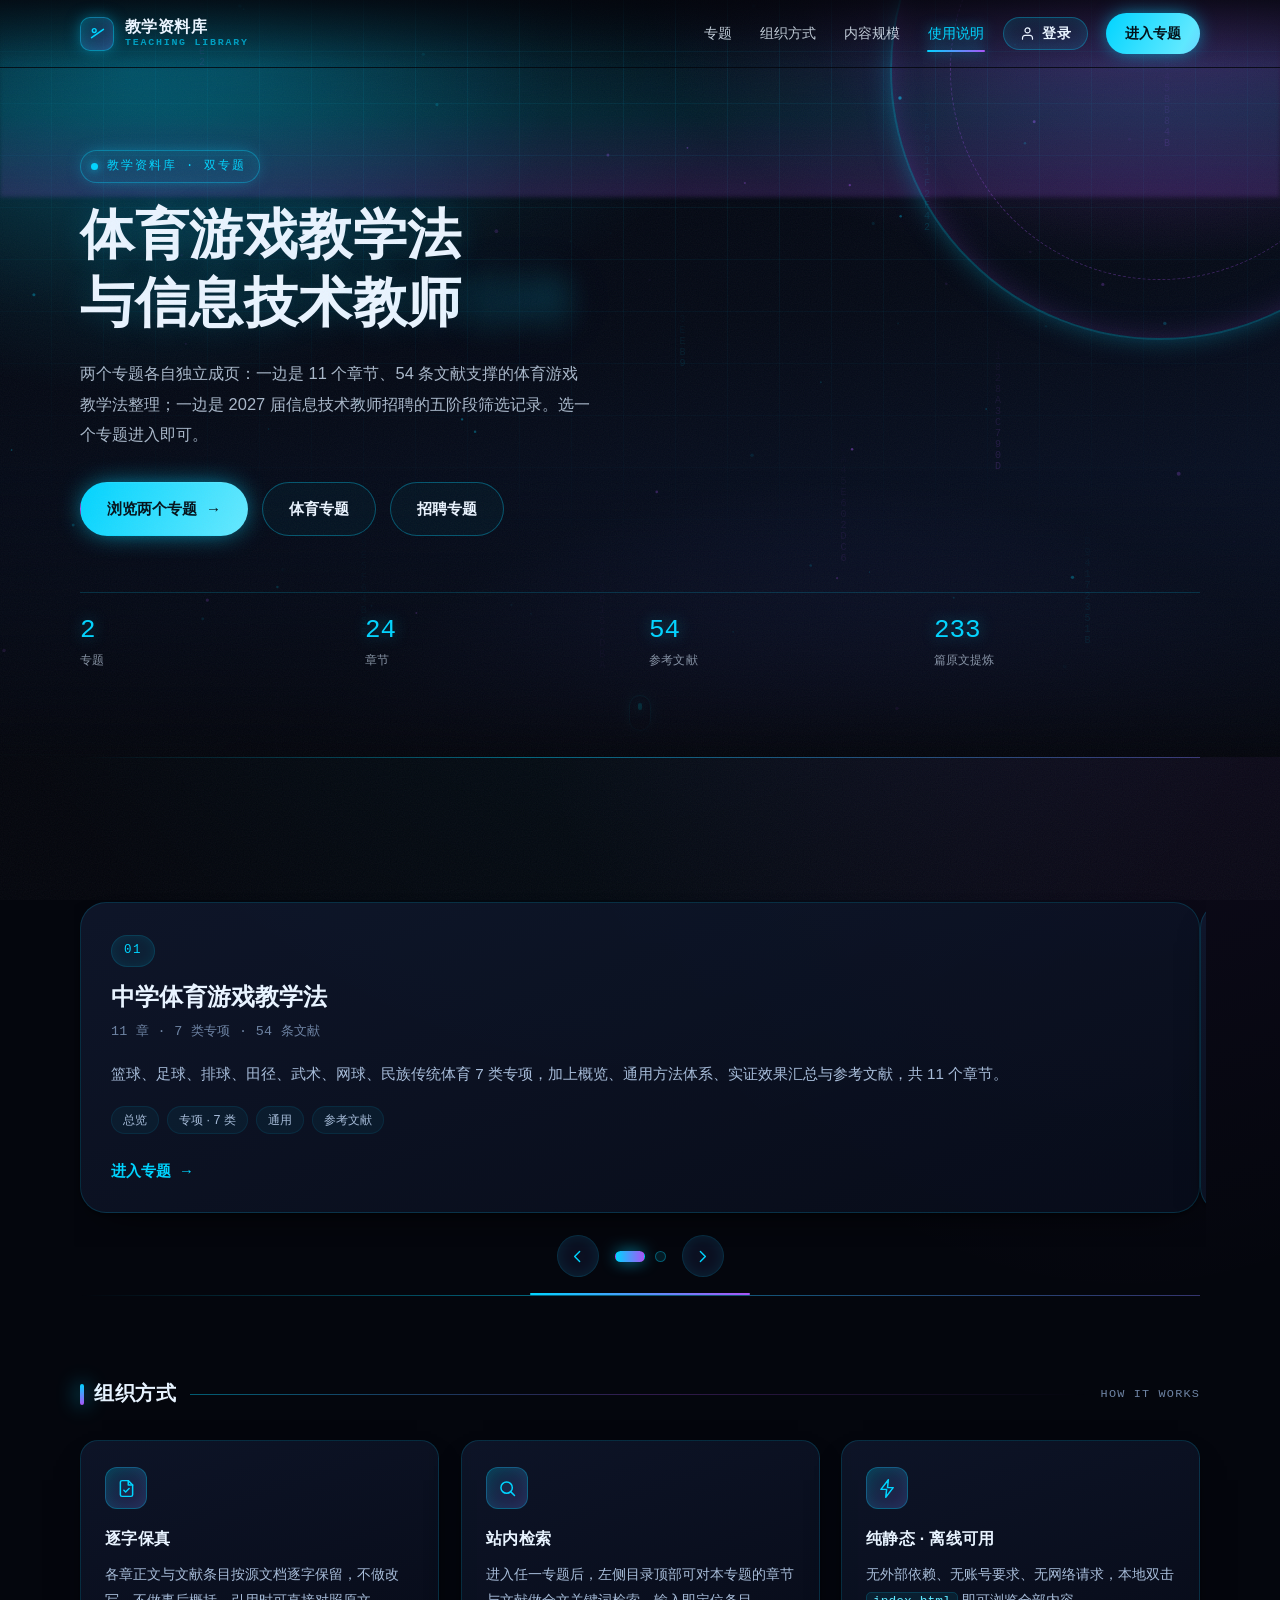
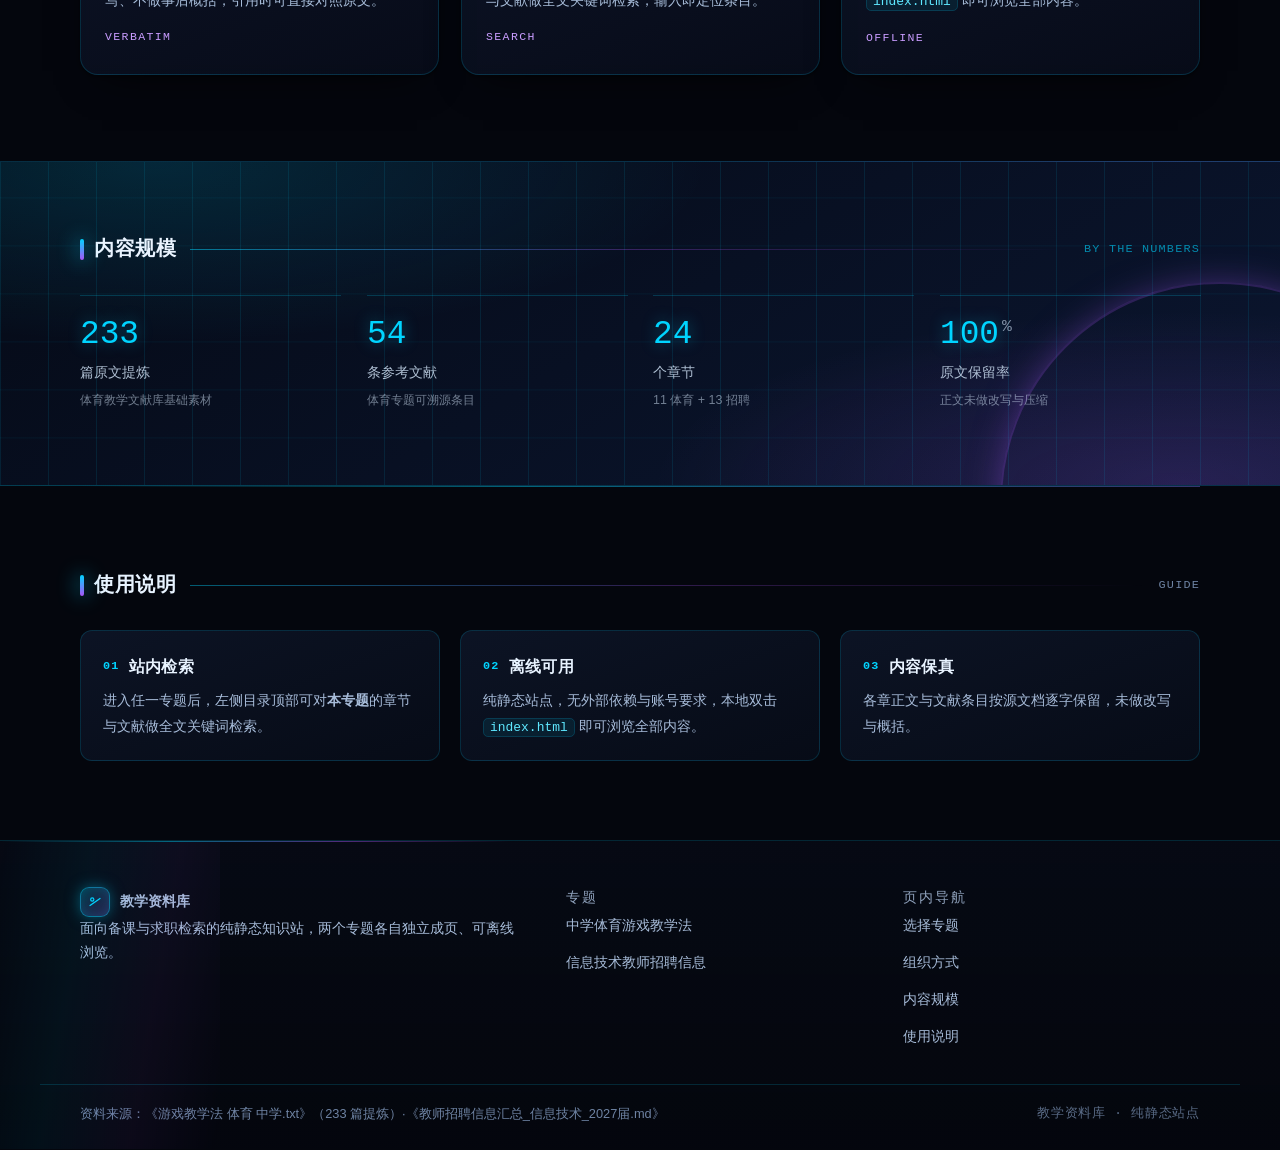
==== commit e2048f61: "新增登录/注册页并改造首页专题轮播 - login.html + assets/login.css + assets/login.js：登录/注册双表单、邮箱与密码前端即时校验、密码显隐切换与强度提示" ====
--- a/index.html
+++ b/index.html
@@ -10,6 +10,8 @@
 <link rel="icon" href="data:image/svg+xml,%3Csvg xmlns='http://www.w3.org/2000/svg' viewBox='0 0 32 32'%3E%3Crect width='32' height='32' rx='7' fill='%2304060D'/%3E%3Cpath d='M6 23 L26 9' stroke='%2300D4FF' stroke-width='2.6' stroke-linecap='round'/%3E%3Ccircle cx='10.5' cy='11' r='3.2' fill='none' stroke='%23A855F7' stroke-width='2.4'/%3E%3C/svg%3E">
 <link rel="stylesheet" href="assets/home.css">
 <link rel="stylesheet" href="assets/home-fx2.css">
+<link rel="stylesheet" href="assets/site-nav.css">
+<link rel="stylesheet" href="assets/topic-carousel.css">
 <script>document.documentElement.classList.add('js');</script>
 </head>
 <body class="home">
@@ -30,6 +32,10 @@
       <a href="#numbers">内容规模</a>
       <a href="#guide">使用说明</a>
     </nav>
+    <a class="nav__login" href="login.html" aria-label="登录或注册账号">
+      <svg viewBox="0 0 24 24" fill="none" stroke="currentColor" stroke-width="1.9" stroke-linecap="round" stroke-linejoin="round" aria-hidden="true"><path d="M20 21v-2a4 4 0 0 0-4-4H8a4 4 0 0 0-4 4v2"/><circle cx="12" cy="7" r="4"/></svg>
+      <span>登录</span>
+    </a>
     <a class="nav__cta" href="#topics">进入专题</a>
     <button type="button" class="nav__burger" id="navBurger" aria-expanded="false" aria-controls="navLinks" aria-label="展开导航">
       <i aria-hidden="true"></i><i aria-hidden="true"></i><i aria-hidden="true"></i>
@@ -90,33 +96,50 @@
       <span class="section-head__hint">02 TOPICS</span>
     </div>
 
-    <div class="cards">
-      <a class="card reveal" href="sport.html">
-        <p class="card__no">01</p>
-        <h3 class="card__title">中学体育游戏教学法</h3>
-        <p class="card__note">11 章 · 7 类专项 · 54 条文献</p>
-        <p class="card__desc">篮球、足球、排球、田径、武术、网球、民族传统体育 7 类专项，加上概览、通用方法体系、实证效果汇总与参考文献，共 11 个章节。</p>
-        <div class="chips">
-          <span class="chip">总览</span>
-          <span class="chip">专项 · 7 类</span>
-          <span class="chip">通用</span>
-          <span class="chip">参考文献</span>
-        </div>
-        <span class="card__cta">进入专题<i aria-hidden="true">→</i></span>
-      </a>
-
-      <a class="card reveal" href="hire.html">
-        <p class="card__no">02</p>
-        <h3 class="card__title">信息技术教师招聘信息</h3>
-        <p class="card__note">2027届 · 五阶段筛选记录</p>
-        <p class="card__desc">从信息源梳理到结论与行动清单的完整筛选过程，含资料索引、联系方式与报考条件画像，共 13 个章节。</p>
-        <div class="chips">
-          <span class="chip">过程记录 · 5 阶段</span>
-          <span class="chip">结论与行动</span>
-          <span class="chip">资料索引</span>
-        </div>
-        <span class="card__cta">进入专题<i aria-hidden="true">→</i></span>
-      </a>
+    <div class="topic-carousel reveal" id="topicCarousel" role="group" aria-roledescription="轮播" aria-label="专题轮播">
+      <div class="topic-carousel__viewport">
+        <div class="cards topic-carousel__track" data-carousel-track>
+
+          <a class="card topic-carousel__slide" href="sport.html" data-carousel-slide>
+            <p class="card__no">01</p>
+            <h3 class="card__title">中学体育游戏教学法</h3>
+            <p class="card__note">11 章 · 7 类专项 · 54 条文献</p>
+            <p class="card__desc">篮球、足球、排球、田径、武术、网球、民族传统体育 7 类专项，加上概览、通用方法体系、实证效果汇总与参考文献，共 11 个章节。</p>
+            <div class="chips">
+              <span class="chip">总览</span>
+              <span class="chip">专项 · 7 类</span>
+              <span class="chip">通用</span>
+              <span class="chip">参考文献</span>
+            </div>
+            <span class="card__cta">进入专题<i aria-hidden="true">→</i></span>
+          </a>
+
+          <a class="card topic-carousel__slide" href="hire.html" data-carousel-slide>
+            <p class="card__no">02</p>
+            <h3 class="card__title">信息技术教师招聘信息</h3>
+            <p class="card__note">2027届 · 五阶段筛选记录</p>
+            <p class="card__desc">从信息源梳理到结论与行动清单的完整筛选过程，含资料索引、联系方式与报考条件画像，共 13 个章节。</p>
+            <div class="chips">
+              <span class="chip">过程记录 · 5 阶段</span>
+              <span class="chip">结论与行动</span>
+              <span class="chip">资料索引</span>
+            </div>
+            <span class="card__cta">进入专题<i aria-hidden="true">→</i></span>
+          </a>
+
+        </div>
+      </div>
+
+      <div class="topic-carousel__nav">
+        <button type="button" class="topic-carousel__arrow" data-carousel-prev aria-label="上一个专题">
+          <svg viewBox="0 0 24 24" fill="none" stroke="currentColor" stroke-width="2" stroke-linecap="round" stroke-linejoin="round" aria-hidden="true"><path d="M15 5l-7 7 7 7"/></svg>
+        </button>
+        <div class="topic-carousel__dots" data-carousel-dots role="group" aria-label="选择专题"></div>
+        <button type="button" class="topic-carousel__arrow" data-carousel-next aria-label="下一个专题">
+          <svg viewBox="0 0 24 24" fill="none" stroke="currentColor" stroke-width="2" stroke-linecap="round" stroke-linejoin="round" aria-hidden="true"><path d="M9 5l7 7-7 7"/></svg>
+        </button>
+      </div>
+      <div class="topic-carousel__progress" aria-hidden="true"><i data-carousel-bar></i></div>
     </div>
   </section>
 
@@ -254,5 +277,6 @@
 <script src="assets/home.js"></script>
 <script src="assets/home-fx.js"></script>
 <script src="assets/home-fx2.js"></script>
+<script src="assets/topic-carousel.js"></script>
 </body>
 </html>
--- a/assets/site-nav.css
+++ b/assets/site-nav.css
@@ -0,0 +1,53 @@
+/* =========================================================
+   教学资料库 · 顶栏登录入口（index.html / login.html 共用）
+   纯新增：只定义 .nav__login，不改动任何既有选择器与布局规则
+   视觉令牌全部取自 assets/home.css 的 :root
+   ========================================================= */
+
+.nav__login{
+  position:relative;
+  flex:0 0 auto;
+  display:inline-flex;
+  align-items:center;
+  gap:7px;
+  padding:8px 16px;
+  border:1px solid var(--rule-strong);
+  border-radius:99px;
+  background:rgba(0,212,255,.07);
+  color:var(--ink);
+  font-size:.85rem;
+  font-weight:700;
+  line-height:1;
+  letter-spacing:.02em;
+  text-decoration:none;
+  white-space:nowrap;
+  box-shadow:inset 0 0 16px rgba(0,212,255,.10);
+  transition:color .3s var(--ease),border-color .3s var(--ease),
+             background-color .3s var(--ease),box-shadow .3s var(--ease),
+             transform .3s var(--ease);
+}
+.nav__login svg{width:15px;height:15px;flex:0 0 auto;display:block}
+.nav__login:hover{
+  color:#fff;
+  border-color:rgba(0,212,255,.80);
+  background:rgba(0,212,255,.16);
+  box-shadow:0 0 24px -6px rgba(0,212,255,.95),inset 0 0 18px rgba(168,85,247,.20);
+  transform:translateY(-1px);
+}
+/* 当前页（登录页自身）高亮态 */
+.nav__login[aria-current="page"]{
+  border-color:rgba(168,85,247,.70);
+  background:linear-gradient(120deg,rgba(0,212,255,.16),rgba(168,85,247,.22));
+  color:#fff;
+}
+
+@media (max-width:860px){
+  /* 窄屏压实顶栏间距，避免品牌 + 登录 + 进入专题 + 汉堡按钮挤出横向滚动 */
+  .nav__inner{gap:12px}
+  .nav__login{padding:8px 13px;font-size:.8rem}
+}
+@media (max-width:480px){
+  /* 极窄屏只保留图标（aria-label 保留无障碍名称） */
+  .nav__login{padding:9px 11px}
+  .nav__login span{display:none}
+}
--- a/assets/topic-carousel.css
+++ b/assets/topic-carousel.css
@@ -0,0 +1,163 @@
+/* =========================================================
+   教学资料库 · 首页专题轮播（assets/topic-carousel.css）
+   对象：#topics 下「中学体育游戏教学法 / 信息技术教师招聘信息」两板块
+   ---------------------------------------------------------
+   渐进增强策略：
+   - 只有 topic-carousel.js 正常运行并给容器加上 .is-carousel 后，
+     .cards 才会切换为轮播轨道、控制条才会出现
+   - JS 未执行 / 执行失败时：.cards 保持 home.css 原有双列网格，
+     两个专题完整可读可点，不会出现被裁切的半截卡片
+   - 不新增/删改卡片内部 DOM，仅包裹视口与追加控制条
+   - prefers-reduced-motion：过渡时长由 home.css 全局降级为瞬时，
+     同时隐藏自动轮播进度条；自动轮播由 JS 侧关闭
+   ========================================================= */
+
+.topic-carousel{position:relative}
+
+/* 视口：上下留出卡片悬浮位移与霓虹投影的空间，左右 6px 供焦点圈/发光描边
+   完整显示（卡片仍有 overflow:hidden，故不会被裁切出半张）；
+   用负外边距抵消占位，使轮播与上方栏目的左右对齐保持不变 */
+.topic-carousel.is-carousel .topic-carousel__viewport{
+  position:relative;
+  overflow:hidden;
+  padding:18px 6px 34px;
+  margin:-18px -6px -34px;
+}
+
+/* 轨道：复用 .cards 元素，仅覆盖布局方式 */
+.topic-carousel.is-carousel .topic-carousel__track{
+  display:flex;
+  flex-wrap:nowrap;
+  gap:0;
+  margin:0;
+  padding:0;
+  transform:translate3d(0,0,0);
+  transition:transform .62s var(--ease);
+  will-change:transform;
+  touch-action:pan-y;
+}
+.topic-carousel.is-carousel .topic-carousel__track.is-dragging{transition:none}
+.topic-carousel.is-carousel .topic-carousel__track.is-dragging .topic-carousel__slide{
+  -webkit-user-select:none;
+  user-select:none;
+}
+
+/* 单张幻灯片：铺满视口 */
+.topic-carousel.is-carousel .topic-carousel__slide{
+  flex:0 0 100%;
+  min-width:100%;
+  max-width:100%;
+}
+
+/* ---------------- 控制条（仅 JS 下显示） ---------------- */
+.topic-carousel__nav{display:none}
+
+.topic-carousel.is-carousel .topic-carousel__nav{
+  display:flex;
+  align-items:center;
+  justify-content:center;
+  gap:16px;
+  margin-top:22px;
+}
+
+.topic-carousel__arrow{
+  flex:0 0 auto;
+  width:42px;
+  height:42px;
+  padding:0;
+  display:grid;
+  place-items:center;
+  border:1px solid var(--rule);
+  border-radius:50%;
+  background:rgba(14,22,42,.72);
+  color:var(--cyan);
+  cursor:pointer;
+  box-shadow:inset 0 0 14px rgba(0,212,255,.10);
+  transition:color .3s var(--ease),border-color .3s var(--ease),
+             background-color .3s var(--ease),box-shadow .3s var(--ease),
+             transform .3s var(--ease);
+}
+.topic-carousel__arrow svg{width:17px;height:17px;display:block}
+.topic-carousel__arrow:hover{
+  color:#fff;
+  border-color:rgba(0,212,255,.72);
+  background:rgba(0,212,255,.14);
+  box-shadow:0 0 22px -6px rgba(0,212,255,.95);
+  transform:translateY(-1px);
+}
+.topic-carousel__arrow:active{transform:translateY(0) scale(.96)}
+
+.topic-carousel__dots{display:flex;align-items:center;gap:10px}
+
+.topic-carousel__dot{
+  position:relative;
+  width:11px;
+  height:11px;
+  padding:0;
+  border:1px solid var(--rule-strong);
+  border-radius:99px;
+  background:rgba(0,212,255,.10);
+  cursor:pointer;
+  transition:width .42s var(--ease),background-color .34s var(--ease),
+             border-color .34s var(--ease),box-shadow .34s var(--ease);
+}
+/* 扩大点击热区（视觉尺寸不变） */
+.topic-carousel__dot::before{
+  content:"";
+  position:absolute;
+  inset:-10px;
+  border-radius:99px;
+}
+.topic-carousel__dot:hover{
+  border-color:rgba(0,212,255,.78);
+  background:rgba(0,212,255,.26);
+}
+.topic-carousel__dot[aria-current="true"]{
+  width:30px;
+  border-color:transparent;
+  background:linear-gradient(90deg,var(--cyan),var(--violet));
+  box-shadow:0 0 16px -2px rgba(0,212,255,.95);
+}
+
+/* ---------------- 自动轮播进度条（纯装饰） ---------------- */
+.topic-carousel__progress{
+  display:none;
+  width:100%;
+  max-width:220px;
+  height:2px;
+  margin:16px auto 0;
+  border-radius:99px;
+  background:rgba(0,212,255,.14);
+  overflow:hidden;
+}
+.topic-carousel.is-carousel .topic-carousel__progress{display:block}
+.topic-carousel__progress i{
+  display:block;
+  width:100%;
+  height:100%;
+  transform:scaleX(0);
+  transform-origin:0 50%;
+  background:linear-gradient(90deg,var(--cyan),var(--violet));
+  animation:carouselBar var(--dur,6.4s) linear forwards;
+}
+@keyframes carouselBar{
+  from{transform:scaleX(0)}
+  to{transform:scaleX(1)}
+}
+.topic-carousel.is-paused .topic-carousel__progress i{animation-play-state:paused}
+
+/* ---------------- 动效降级 ---------------- */
+@media (prefers-reduced-motion: reduce){
+  /* 自动轮播在 JS 侧已关闭，此处同步移除进度条与手动切换过渡 */
+  .topic-carousel.is-carousel .topic-carousel__progress{display:none}
+  .topic-carousel.is-carousel .topic-carousel__track{transition:none}
+  .topic-carousel__arrow:hover,
+  .topic-carousel__arrow:active{transform:none}
+}
+
+@media (max-width:768px){
+  .topic-carousel.is-carousel .topic-carousel__viewport{padding:14px 6px 26px;margin:-14px -6px -26px}
+  .topic-carousel__arrow{width:38px;height:38px}
+  .topic-carousel.is-carousel .topic-carousel__nav{gap:12px;margin-top:18px}
+  .topic-carousel__progress{max-width:160px;margin-top:13px}
+}
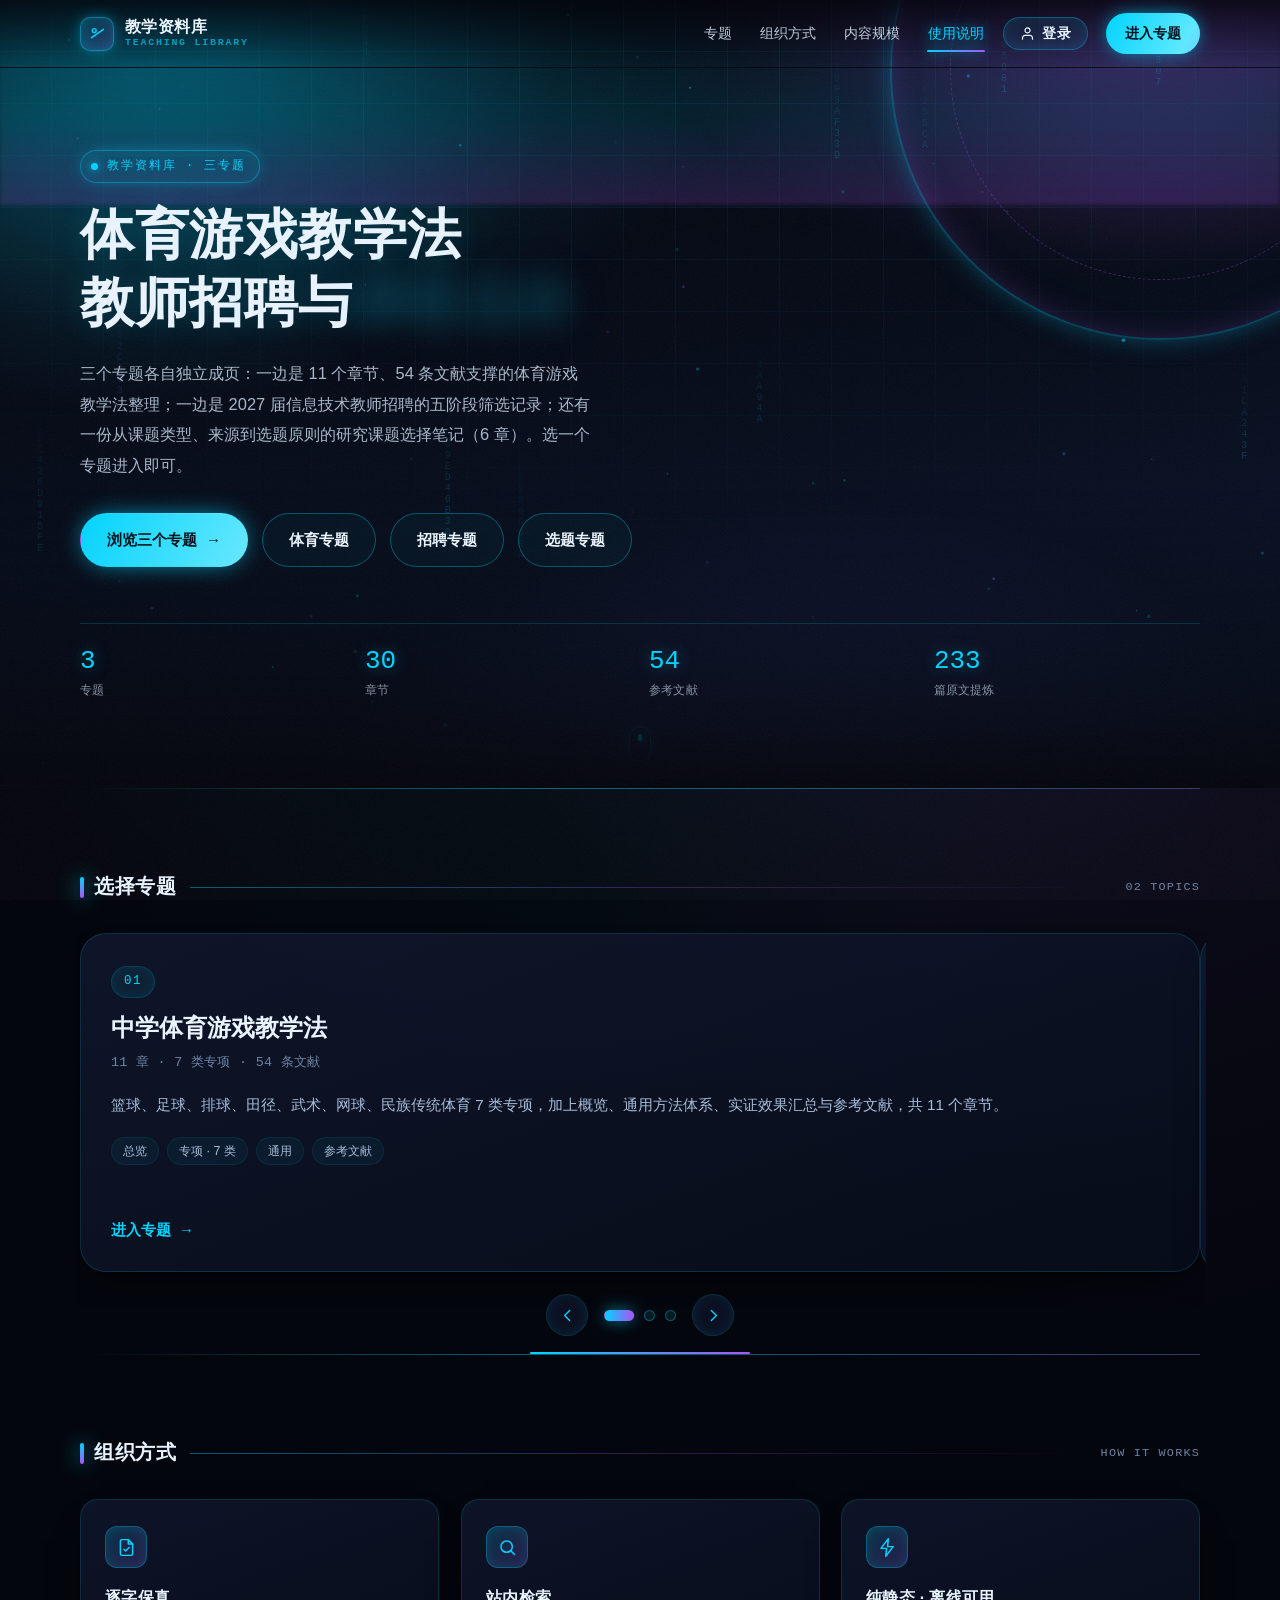
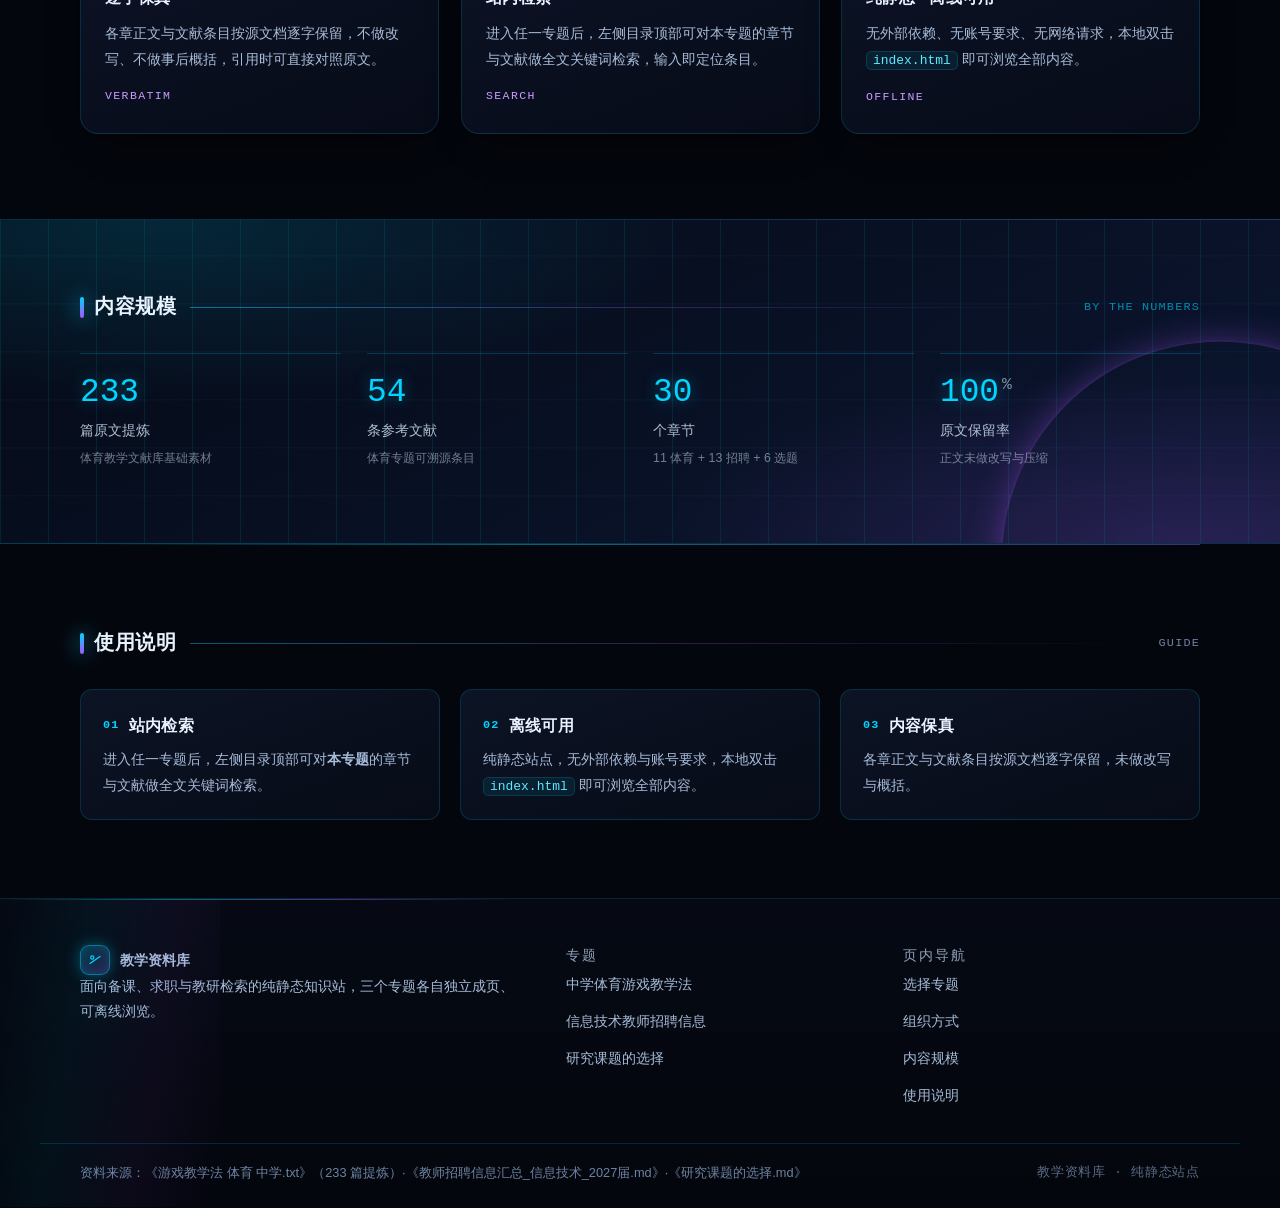
==== commit 1dbf35c8: "新增研究课题的选择专题页: research.html + research-data.js, 首页与导航三专题互链" ====
--- a/index.html
+++ b/index.html
@@ -3,8 +3,8 @@
 <head>
 <meta charset="utf-8">
 <meta name="viewport" content="width=device-width, initial-scale=1">
-<title>教学资料库 · 体育游戏教学法与信息技术教师招聘</title>
-<meta name="description" content="教学资料库：中学体育游戏教学法专项分类整理（11 个章节：概览、7 类专项、通用方法体系、实证效果汇总、参考文献；54 条文献可溯源）与信息技术教师招聘信息筛选记录（2027届），面向备课与求职检索的纯静态知识站。">
+<title>教学资料库 · 体育游戏教学法、教师招聘与研究课题选择</title>
+<meta name="description" content="教学资料库：中学体育游戏教学法专项分类整理（11 个章节、54 条文献可溯源）、信息技术教师招聘信息筛选记录（2027届，13 个章节）与研究课题的选择（6 个章节：课题类型、来源与途径、好选题标准、选题四原则与注意事项），面向备课、求职与教研检索的纯静态知识站。">
 <meta name="theme-color" content="#04060D">
 <meta name="color-scheme" content="dark">
 <link rel="icon" href="data:image/svg+xml,%3Csvg xmlns='http://www.w3.org/2000/svg' viewBox='0 0 32 32'%3E%3Crect width='32' height='32' rx='7' fill='%2304060D'/%3E%3Cpath d='M6 23 L26 9' stroke='%2300D4FF' stroke-width='2.6' stroke-linecap='round'/%3E%3Ccircle cx='10.5' cy='11' r='3.2' fill='none' stroke='%23A855F7' stroke-width='2.4'/%3E%3C/svg%3E">
@@ -69,19 +69,20 @@
     <span class="hero__track" aria-hidden="true"></span>
     <span class="hero__lane" aria-hidden="true"></span>
     <div class="wrap hero__inner">
-      <p class="hero__kicker">教学资料库 · 双专题</p>
-      <h1 class="hero__title">体育游戏教学法<br>与信息技术教师<b>招聘</b></h1>
-      <p class="hero__desc">两个专题各自独立成页：一边是 11 个章节、54 条文献支撑的体育游戏教学法整理；一边是 2027 届信息技术教师招聘的五阶段筛选记录。选一个专题进入即可。</p>
+      <p class="hero__kicker">教学资料库 · 三专题</p>
+      <h1 class="hero__title">体育游戏教学法<br>教师招聘与<b>课题选择</b></h1>
+      <p class="hero__desc">三个专题各自独立成页：一边是 11 个章节、54 条文献支撑的体育游戏教学法整理；一边是 2027 届信息技术教师招聘的五阶段筛选记录；还有一份从课题类型、来源到选题原则的研究课题选择笔记（6 章）。选一个专题进入即可。</p>
 
       <div class="hero__cta">
-        <a class="btn btn--primary" href="#topics">浏览两个专题<i aria-hidden="true">→</i></a>
+        <a class="btn btn--primary" href="#topics">浏览三个专题<i aria-hidden="true">→</i></a>
         <a class="btn btn--ghost" href="sport.html">体育专题</a>
         <a class="btn btn--ghost" href="hire.html">招聘专题</a>
+        <a class="btn btn--ghost" href="research.html">选题专题</a>
       </div>
 
       <div class="stats" id="heroStats" role="list">
-        <div class="stat" role="listitem"><span class="stat__num" data-count="2">2</span><span class="stat__label">专题</span></div>
-        <div class="stat" role="listitem"><span class="stat__num" data-count="24">24</span><span class="stat__label">章节</span></div>
+        <div class="stat" role="listitem"><span class="stat__num" data-count="3">3</span><span class="stat__label">专题</span></div>
+        <div class="stat" role="listitem"><span class="stat__num" data-count="30">30</span><span class="stat__label">章节</span></div>
         <div class="stat" role="listitem"><span class="stat__num" data-count="54">54</span><span class="stat__label">参考文献</span></div>
         <div class="stat" role="listitem"><span class="stat__num" data-count="233">233</span><span class="stat__label">篇原文提炼</span></div>
       </div>
@@ -127,6 +128,20 @@
             <span class="card__cta">进入专题<i aria-hidden="true">→</i></span>
           </a>
 
+          <a class="card topic-carousel__slide" href="research.html" data-carousel-slide>
+            <p class="card__no">03</p>
+            <h3 class="card__title">研究课题的选择</h3>
+            <p class="card__note">6 章 · 选题类型、来源与原则</p>
+            <p class="card__desc">从“课题就是尚未解决的问题”讲起：按目的、成果与性质划分的课题类型与案例，课题的来源与途径，好选题的标准，以及需要性、创造性、科学性、可行性四原则与选题注意事项。</p>
+            <div class="chips">
+              <span class="chip">课题类型</span>
+              <span class="chip">来源与途径</span>
+              <span class="chip">选题四原则</span>
+              <span class="chip">注意事项</span>
+            </div>
+            <span class="card__cta">进入专题<i aria-hidden="true">→</i></span>
+          </a>
+
         </div>
       </div>
 
@@ -200,9 +215,9 @@
           <p class="number__desc">体育专题可溯源条目</p>
         </div>
         <div class="number reveal">
-          <span class="number__num" data-count="24">24</span>
+          <span class="number__num" data-count="30">30</span>
           <p class="number__label">个章节</p>
-          <p class="number__desc">11 体育 + 13 招聘</p>
+          <p class="number__desc">11 体育 + 13 招聘 + 6 选题</p>
         </div>
         <div class="number reveal">
           <span class="number__num" data-count="100">100<sup>%</sup></span>
@@ -247,13 +262,14 @@
         </span>
         教学资料库
       </p>
-      <p>面向备课与求职检索的纯静态知识站，两个专题各自独立成页、可离线浏览。</p>
+      <p>面向备课、求职与教研检索的纯静态知识站，三个专题各自独立成页、可离线浏览。</p>
     </div>
     <div>
       <p class="foot__title">专题</p>
       <ul class="foot__list">
         <li><a href="sport.html">中学体育游戏教学法</a></li>
         <li><a href="hire.html">信息技术教师招聘信息</a></li>
+        <li><a href="research.html">研究课题的选择</a></li>
       </ul>
     </div>
     <div>
@@ -267,7 +283,7 @@
     </div>
   </div>
   <div class="wrap foot__bar">
-    <p>资料来源：《游戏教学法 体育 中学.txt》（233 篇提炼）·《教师招聘信息汇总_信息技术_2027届.md》</p>
+    <p>资料来源：《游戏教学法 体育 中学.txt》（233 篇提炼）·《教师招聘信息汇总_信息技术_2027届.md》·《研究课题的选择.md》</p>
     <p class="foot__meta">教学资料库 · 纯静态站点</p>
   </div>
 </footer>
